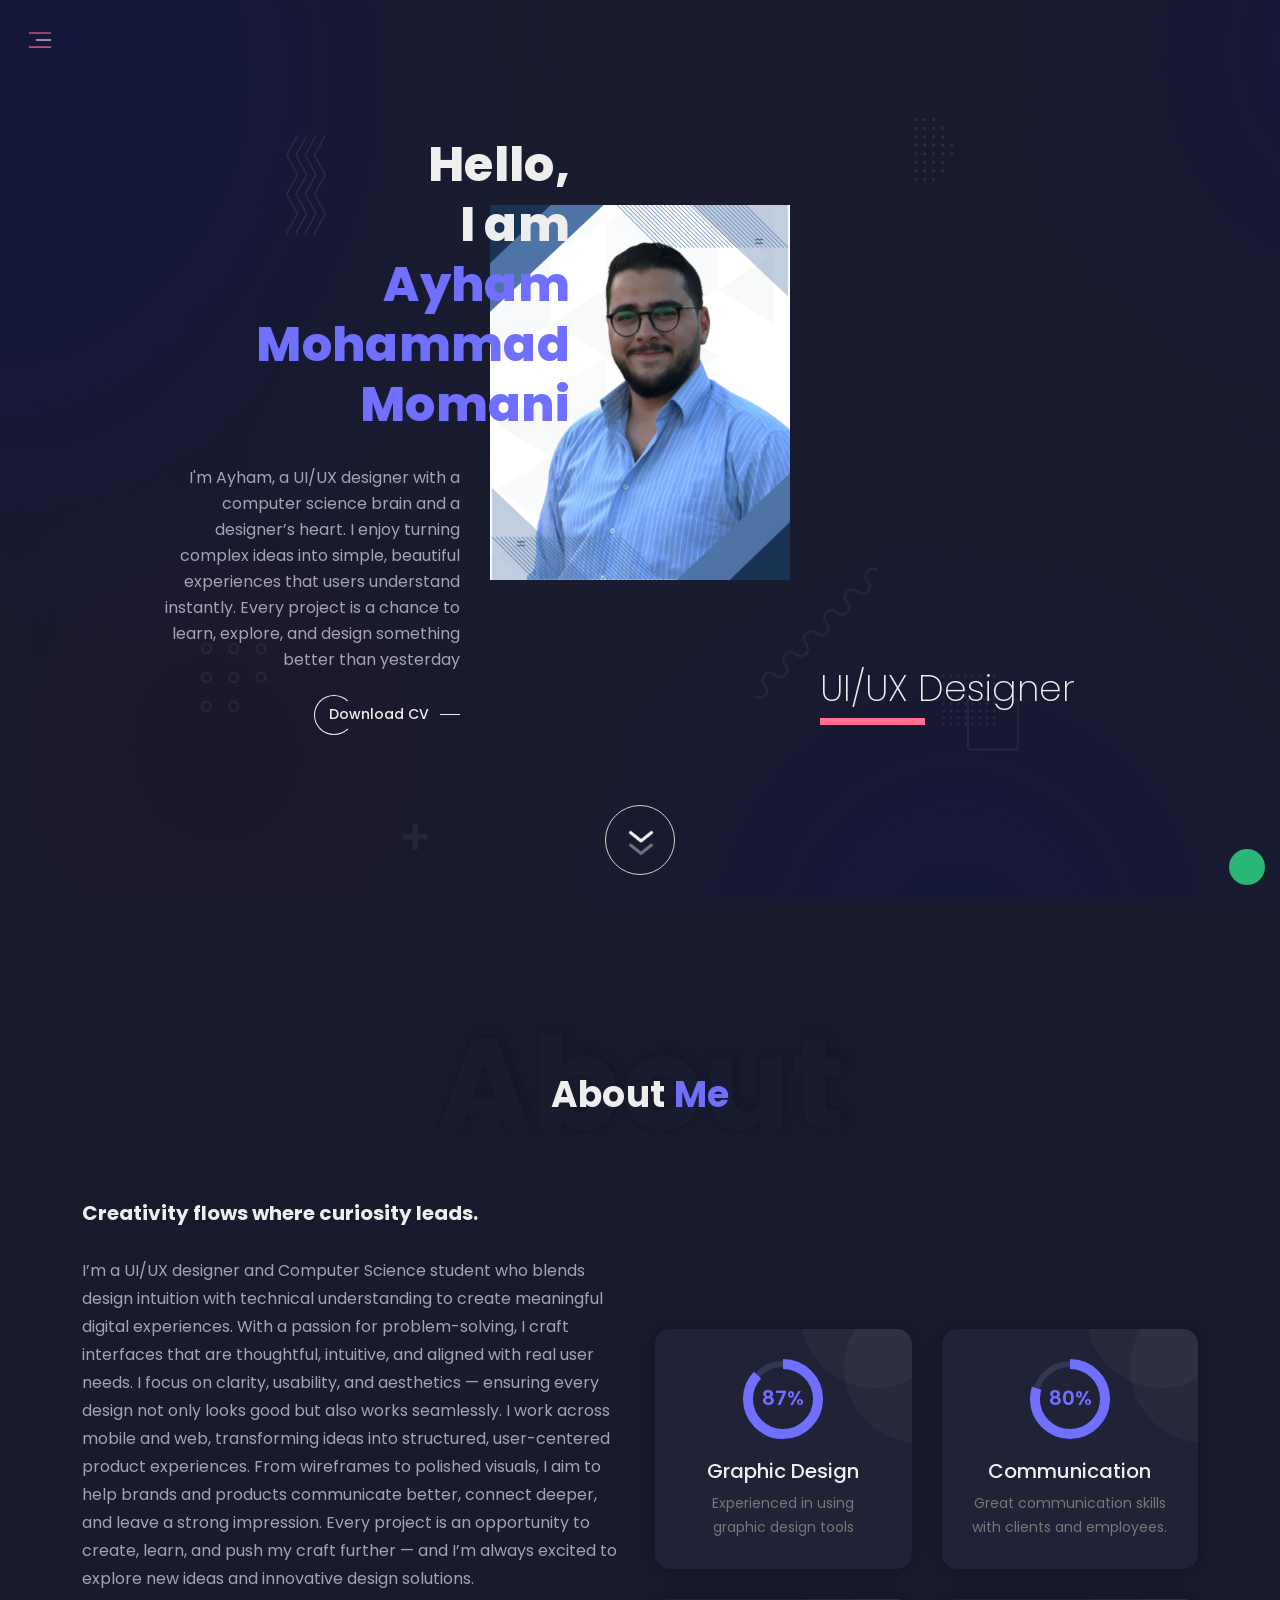
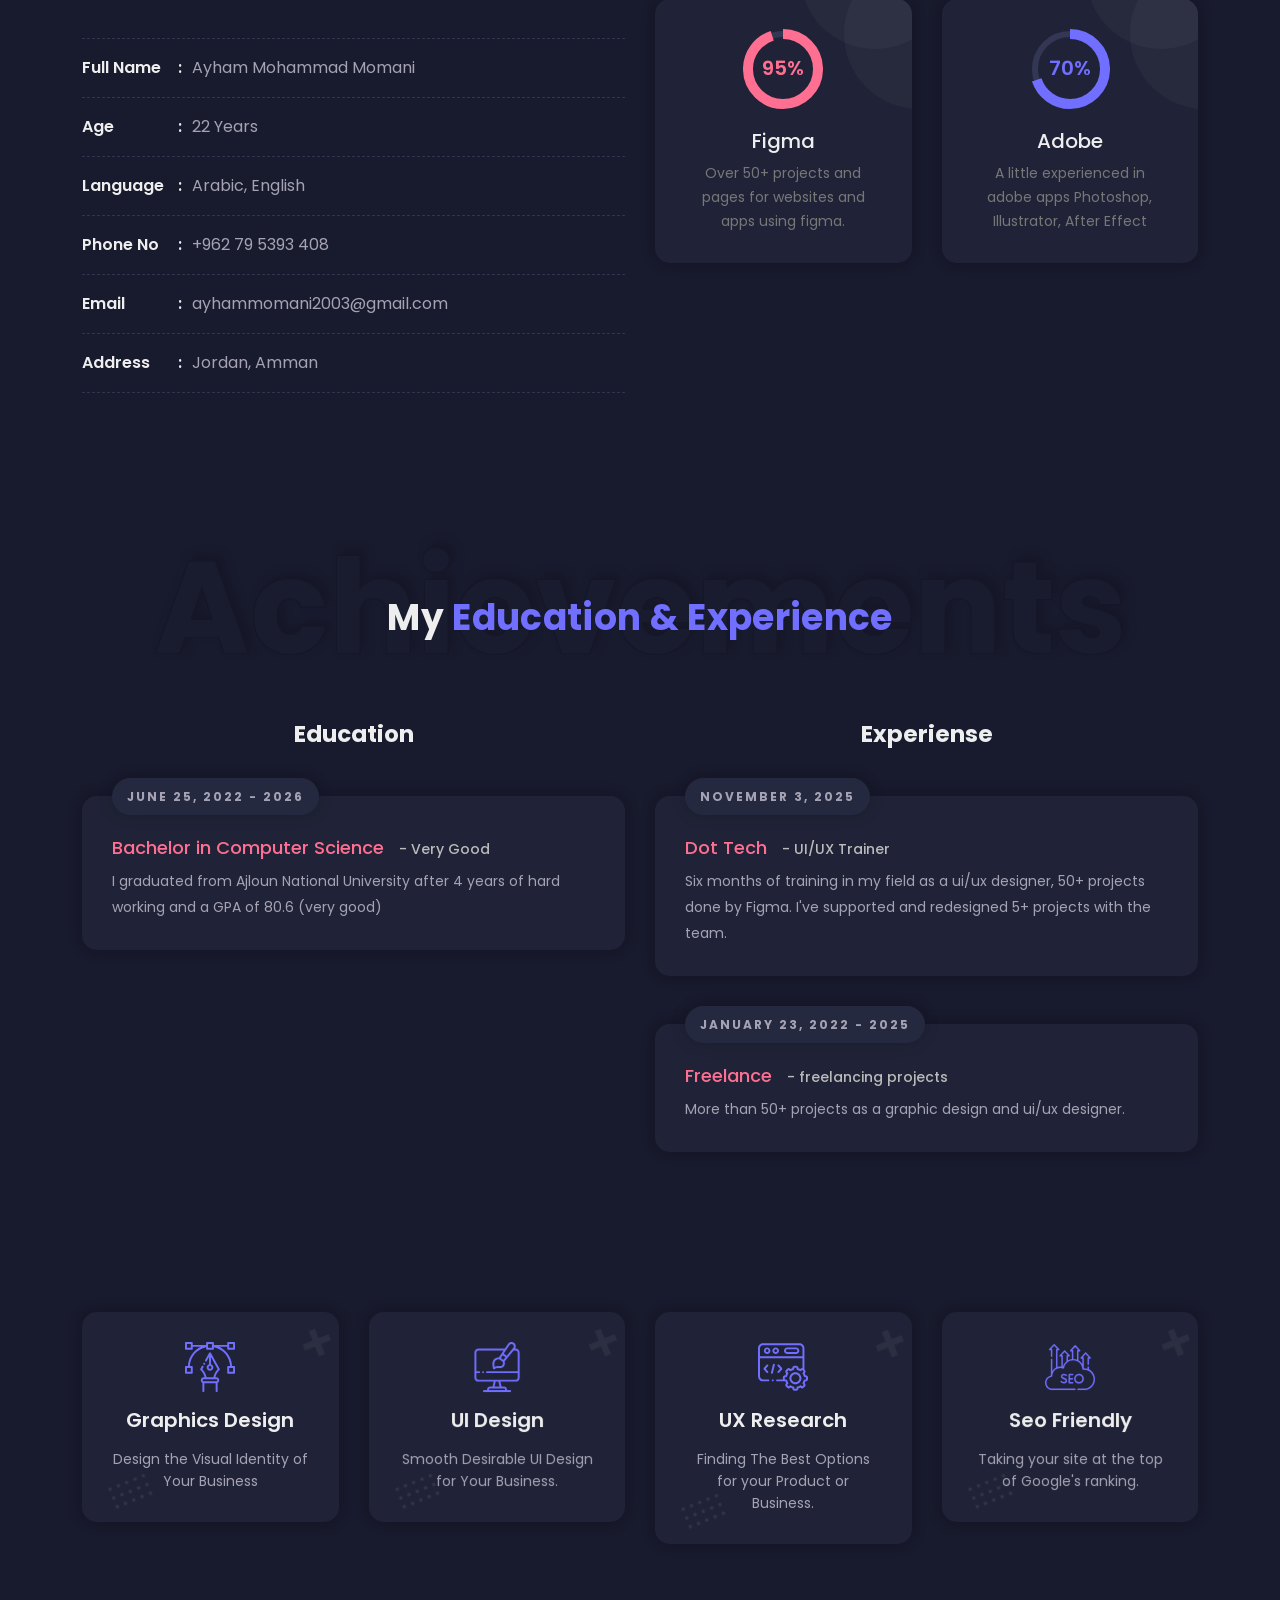
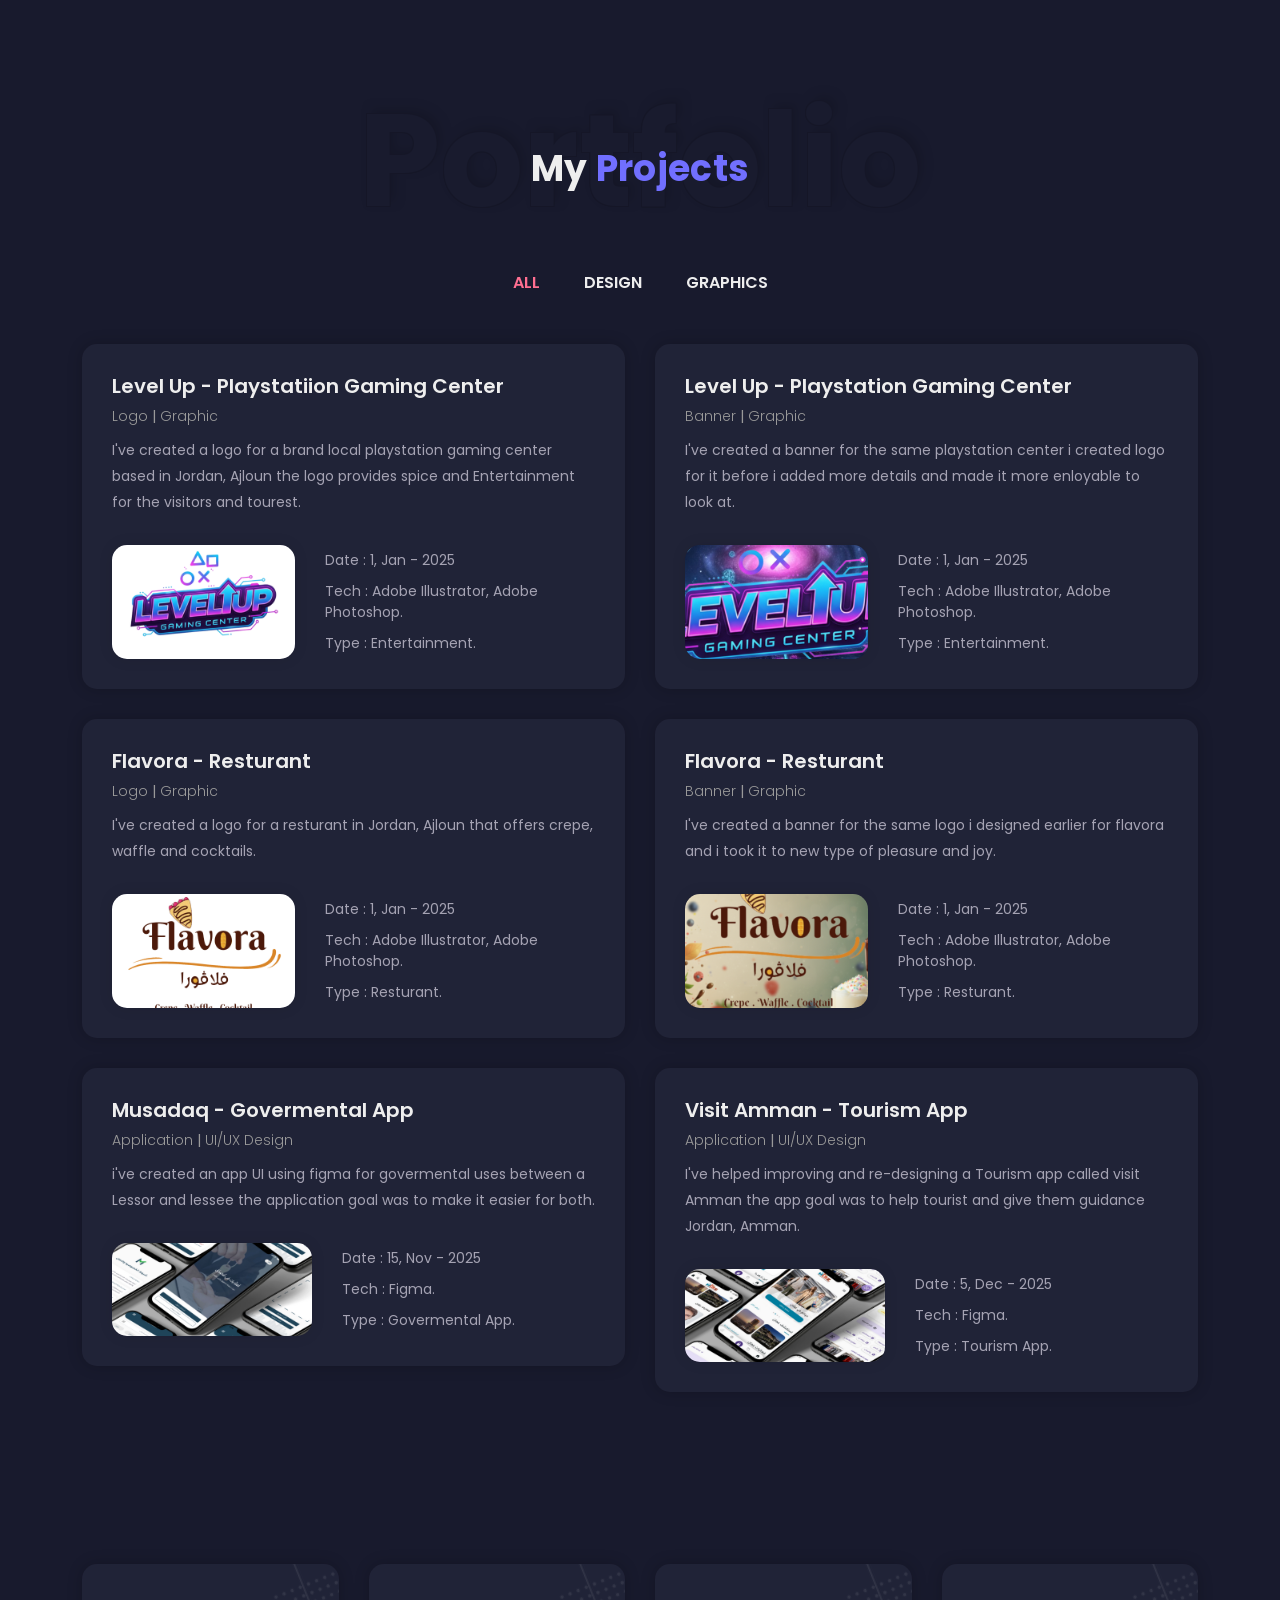
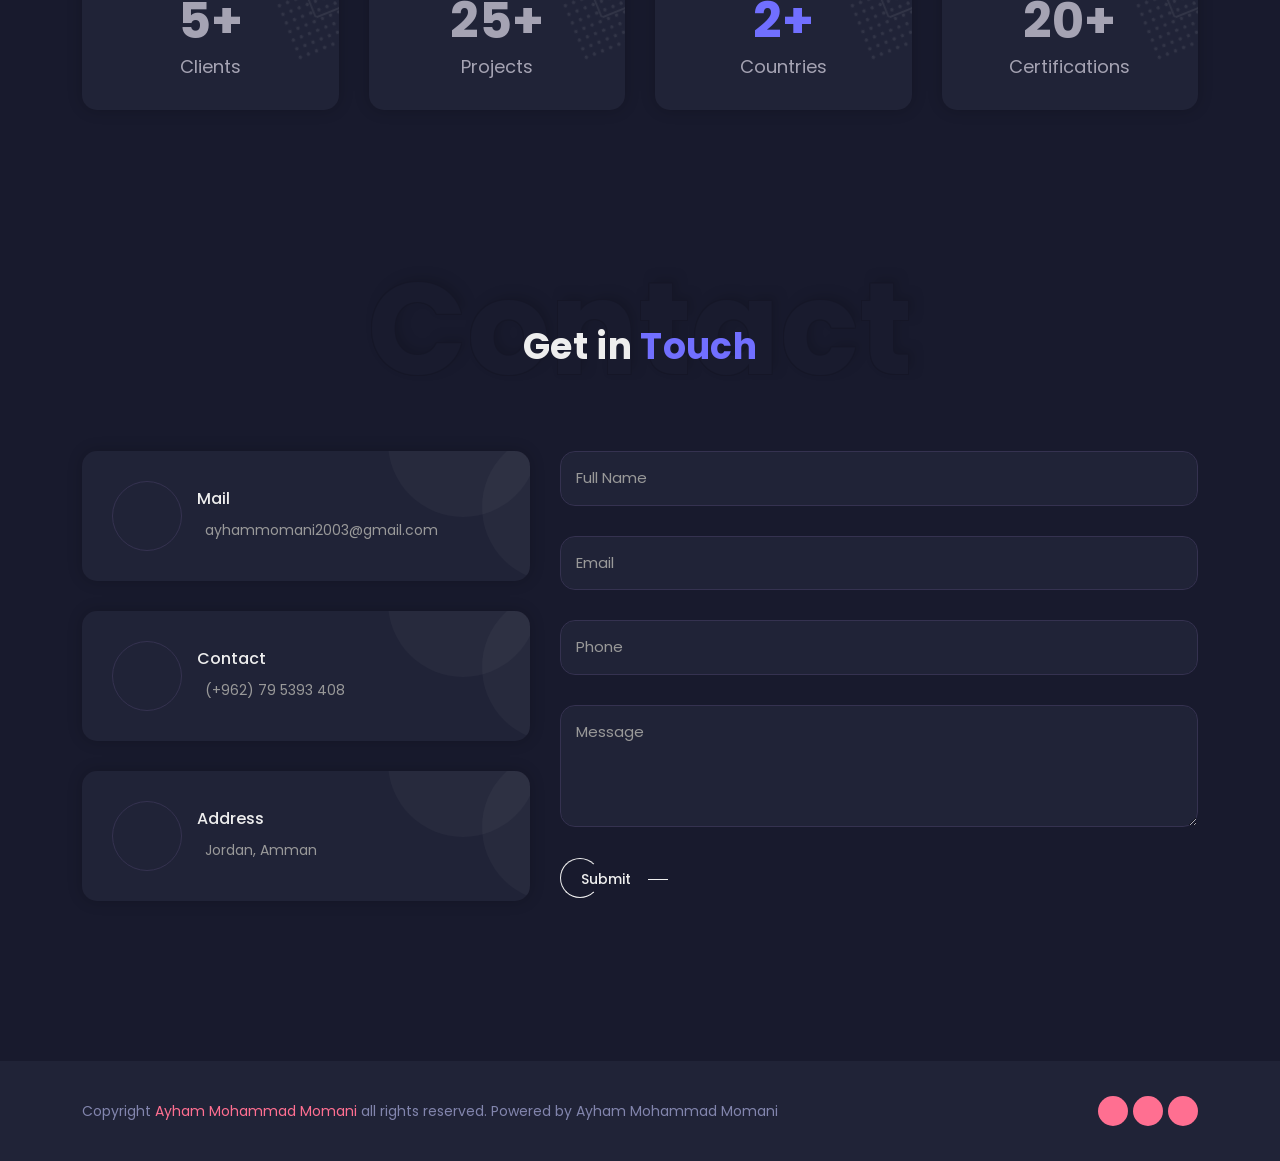
==== index.html @ f1c980c0 "Publish dark changes: 20251213170327" ====
﻿
<!DOCTYPE html>
<html lang="en">

<head>
    <meta charset="UTF-8">
    <meta http-equiv="x-ua-compatible" content="ie=edge">
    <meta name="viewport" content="width=device-width, initial-scale=1.0, minimum-scale=1.0">

    <title> Ayham Mohammad Momani Portfolio</title>
    <meta name="keywords"
        content="personal portfolio, cv, resume, agency, bootstrap, clean, cv, designer, developer, freelancer, modern, one page portfolio, onepage, personal portfolio, responsive, resume, vcard">
    <meta name="description" content="Ayham Mohammad Momani Portfolio">
    <meta name="author" content="Ayham Mohammad Momani">
    <meta name="generator" content="Mobirise v3.12.1, mobirise.com">
    <!-- site Favicon -->
    <link rel="icon" href="assets/img/favicon/Person.png" >
    <link rel="apple-touch-icon" href="assets/img/favicon/Person.png">
    <meta name="msapplication-TileImage" content="assets/img/favicon/Person.png">

    <!-- css Font -->

    <!-- css All Plugins Files -->
    <link rel="stylesheet" href="assets/css/plugins/bootstrap.css">
    <link rel="stylesheet" href="assets/css/plugins/jquery.fancybox.min.css">
    <link rel="stylesheet" href="assets/css/plugins/slick.min.css">

    <!-- Main Style -->
    <link rel="stylesheet" href="assets/css/dark.css">
    <link rel="stylesheet" href="assets/css/responsive.css">

</head>

<body>

    <!-- Loader -->
    <div id="ms-overlay">
        <div class="ms-roller">
            <div></div>
            <div></div>
            <div></div>
            <div></div>
            <div></div>
            <div></div>
            <div></div>
            <div></div>
        </div>
    </div>

    <!-- Header Start -->
<header>
  <nav style="position:relative;">
    <!-- Minimal, self-contained left-fixed toggle so it remains visible and clickable -->
    <a href="javascript:void(0)" class="ms-sidebar-toggle" style="position:fixed; left:18px; top:18px; z-index:9999; width:44px; height:44px; display:flex; align-items:center; justify-content:center; background:transparent; padding:0; border:0;">
      <img src="assets/img/icons/menu.svg" class="svg_img" alt="menu" style="display:block; max-width:28px; max-height:28px;">
    </a>
    <!-- keep other header content (logo etc.) as-is after this nav if present -->
  </nav>
</header>
<!-- Header End -->

<!-- Sidebar Start -->
<div class="ms-sidebar-overlay" aria-hidden="true" style="position:fixed; inset:0; background:rgba(0,0,0,0.55); z-index:1000; display:none;"></div>

<div class="ms-sidebar" style="position:fixed; top:0; left:0 !important; right:auto !important; width:320px; height:100%; transform:translateX(-100%); transition:transform .28s ease; z-index:1100; overflow-y:auto; background:inherit;">
  <div class="menu-list" style="padding:20px; text-align:left; position:relative; z-index:1110;">
    <a href="javascript:void(0)" class="close-sidebar" style="position:absolute; left:12px; top:12px; z-index:1120; font-size:24px; line-height:1;">—</a>
    <ul class="navbar-nav mb-2 ml-auto" id="top-menu" style="margin-left:0; margin-right:auto;">
      <li class="nav-item active"><a class="nav-link ms-nav" aria-current="page" href="#home">Home</a></li>
      <li class="nav-item"><a class="nav-link ms-nav" href="#about">About</a></li>
      <li class="nav-item"><a class="nav-link ms-nav" href="#experience">Experience</a></li>
      <li class="nav-item"><a class="nav-link ms-nav" href="#service">Service</a></li>
      <li class="nav-item"><a class="nav-link ms-nav" href="#portfolio">Portfolio</a></li>
      <li class="nav-item"><a class="nav-link ms-nav" href="#contact">Contacts</a></li>
    </ul>
  </div>
</div>
<!-- Sidebar End -->

<!-- Sidebar helper script (self-contained; placed here so only dark.html is changed) -->
<script>
(function(){
  const toggle = document.querySelector('.ms-sidebar-toggle');
  const sidebar = document.querySelector('.ms-sidebar');
  const overlay = document.querySelector('.ms-sidebar-overlay');
  const closeBtn = sidebar && sidebar.querySelector('.close-sidebar');

  if (!sidebar || !overlay || !toggle) {
    // required elements missing — nothing to do
    return;
  }

  // Enforce left positioning (idempotent)
  sidebar.style.left = '0';
  sidebar.style.right = 'auto';
  sidebar.style.position = 'fixed';
  sidebar.style.transform = 'translateX(-100%)';
  sidebar.style.transition = 'transform .28s ease';
  sidebar.style.zIndex = '1100';
  overlay.style.zIndex = '1000';
  overlay.style.display = 'none';

  function openSidebar() {
    overlay.style.display = 'block';
    // reflow so display takes effect
    void overlay.offsetWidth;
    sidebar.classList.add('open');
    overlay.classList.add('active');
    sidebar.style.transform = 'translateX(0)';
    document.body.style.overflow = 'hidden';
  }

  function closeSidebar() {
    sidebar.classList.remove('open');
    overlay.classList.remove('active');
    sidebar.style.transform = 'translateX(-100%)';
    document.body.style.overflow = '';
    setTimeout(() => {
      if (!overlay.classList.contains('active')) overlay.style.display = 'none';
    }, 320);
  }

  // Use a capturing handler and stopImmediatePropagation to ensure this handler runs first
  function handler(e) {
    e.preventDefault();
    if (e.stopImmediatePropagation) e.stopImmediatePropagation();
    if (sidebar.classList.contains('open')) closeSidebar();
    else openSidebar();
  }

  // Attach our authoritative handler to the toggle
  try { toggle.onclick = null; } catch (err) {}
  toggle.addEventListener('click', handler, true);

  // Overlay and close button close the sidebar
  overlay.addEventListener('click', function(e){ e.preventDefault(); closeSidebar(); }, true);
  if (closeBtn) closeBtn.addEventListener('click', function(e){ e.preventDefault(); closeSidebar(); }, true);

  // Close on Escape
  document.addEventListener('keydown', function(e){
    if (e.key === 'Escape' && sidebar.classList.contains('open')) closeSidebar();
  });
})();
</script>

    <!-- Hero Start -->
    <section id="home" class="ms-hero margin-b-50">
        <div class="ms-diamond-1"></div>
        <div class="ms-diamond-2"></div>
        <div class="ms-diamond-3"></div>
        <div class="ms-diamond-4"></div>
        <div class="ms-diamond-5"></div>
        <div class="ms-diamond-6"></div>
        <div class="container">
            <div class="hero-content">
                <div class="hero-item static">
                    <div class="ms-hero-detail">
                        <h2 class="ms-hero-title title-right-overflow"><span>Hello, <br> I am<br> <span
                                    class="name">&nbsp; Ayham Mohammad Momani</span></span>
                        </h2>
                        <p class="ms-hero-detail">I'm Ayham, a UI/UX designer with a computer science brain and a designer&#8217;s heart.
                             I enjoy turning complex ideas into simple, beautiful experiences that users understand instantly.
                              Every project is a chance to learn, explore, and design something better than yesterday</p>
                              
                        <a href="/assets/files/CV.pdf"
   download="Ayham_Mohammad_CV.pdf"
   class="ms-learn-more-right"
   role="button"
   aria-label="Download CV">
  <span class="text">Download CV</span>
</a>
                    </div>
                    <div class="ms-hero-img">
                        <div class="ms-card" data-tilt>
                            <img src="assets/img/hero/1.png" alt="vasantbhai">
                        </div>
                    </div>
                    <div class="ms-hero-name">
                        <h3><span>UI/UX Designer</span></h3>
                    </div>
                </div>
                <div class="art"></div>
            </div>
        </div>
        <div class="scroll-next" data-scroll="about">
            <div class="ms-container">
                <span class="menu">
                    <span class="text"></span>
                    <span class="circle"></span>
                </span>
                
            </div>
        </div>
    </section>
    <!-- Hero End -->

    <!-- About section -->
    <section id="about" class="ms-about padding-tb-80 sec-bg">
        <div class="container">
            <div class="row">
                <div class="section-title">
                    <h2>About<span> Me</span></h2>
                    <span class="ligh-title">About</span>
                </div>
                <div class="col-lg-6">
                    <div class="ms-about-detail m-b-991">
                        <h4>Creativity flows where curiosity leads.</h4>
                        <p class="ms-text">I&#8217;m a UI/UX designer and Computer Science student who blends design intuition with technical understanding to create meaningful digital experiences.

With a passion for problem-solving, I craft interfaces that are thoughtful, intuitive, and aligned with real user needs. I focus on clarity, usability, and aesthetics &#8212; ensuring every design not only looks good but also works seamlessly.

I work across mobile and web, transforming ideas into structured, user-centered product experiences. From wireframes to polished visuals, I aim to help brands and products communicate better, connect deeper, and leave a strong impression.

Every project is an opportunity to create, learn, and push my craft further &#8212; and I&#8217;m always excited to explore new ideas and innovative design solutions.</p>
                       
                        <div class="ms-about-info">
                            <ul class="m-r-30">
                                <li><span class="title">Full Name<b>:</b></span>Ayham Mohammad Momani</li>
                                <li><span class="title">Age<b>:</b></span>22 Years</li>
                                <li><span class="title">Language<b>:</b></span>Arabic, English</li>
                                <li><span class="title">Phone No<b>:</b></span>+962 79 5393 408</li>
                                <li><span class="title">Email<b>:</b></span>ayhammomani2003@gmail.com</li>
                                <li><span class="title">Address<b>:</b></span><span>Jordan, Amman</span></li>
                            </ul>
                        </div>
                    </div>
                </div>
                <div class="col-lg-6">
                    <div class="ms-skill-progress">
                        <div class="row m-b-minus-30px">
                            <div class="col-md-6">
                                <div class="ms-box">
                                    <svg class="progress noselect" data-progress="87" x="0px" y="0px"
                                        viewBox="0 0 80 80">
                                        <path class="track" d="M5,40a35,35 0 1,0 70,0a35,35 0 1,0 -70,0" />
                                        <path class="fill" d="M5,40a35,35 0 1,0 70,0a35,35 0 1,0 -70,0" />
                                        <text class="value" x="50%" y="58%">0%</text>
                                    </svg>
                                    <h3>Graphic Design</h3>
                                    <p>Experienced in using graphic design tools</p>
                                </div>
                            </div>
                            <div class="col-md-6">
                                <div class="ms-box">
                                    <svg class="progress noselect" data-progress="80" x="0px" y="0px"
                                        viewBox="0 0 80 80">
                                        <path class="track" d="M5,40a35,35 0 1,0 70,0a35,35 0 1,0 -70,0" />
                                        <path class="fill" d="M5,40a35,35 0 1,0 70,0a35,35 0 1,0 -70,0" />
                                        <text class="value" x="50%" y="58%">0%</text>
                                    </svg>
                                    <h3>Communication</h3>
                                    <p>Great communication skills with clients and employees.</p>
                                </div>
                            </div>
                            <div class="col-md-6">
                                <div class="ms-box">
                                    <svg class="progress active noselect" data-progress="95" x="0px" y="0px"
                                        viewBox="0 0 80 80">
                                        <path class="track" d="M5,40a35,35 0 1,0 70,0a35,35 0 1,0 -70,0" />
                                        <path class="fill" d="M5,40a35,35 0 1,0 70,0a35,35 0 1,0 -70,0" />
                                        <text class="value" x="50%" y="58%">0%</text>
                                    </svg>
                                    <h3>Figma</h3>
                                    <p>Over 50+ projects and pages for websites and apps using figma.</p>
                                </div>
                            </div>
                            <div class="col-md-6">
                                <div class="ms-box">
                                    <svg class="progress noselect" data-progress="70" x="0px" y="0px"
                                        viewBox="0 0 80 80">
                                        <path class="track" d="M5,40a35,35 0 1,0 70,0a35,35 0 1,0 -70,0" />
                                        <path class="fill" d="M5,40a35,35 0 1,0 70,0a35,35 0 1,0 -70,0" />
                                        <text class="value" x="50%" y="58%">0%</text>
                                    </svg>
                                    <h3>Adobe</h3>
                                    <p>A little experienced in adobe apps Photoshop, Illustrator, After Effect</p>
                                </div>
                            </div>
                        </div>
                    </div>
                </div>
            </div>
        </div>
    </section>
    <!-- About section End -->

    <!-- Start Experience & Education section -->
    <section id="experience" class="ms-experience padding-tb-80">
        <div class="container">
            <div class="row">
                <div class="section-title">
                    <h2>My <span>Education & Experience </span></h2>
                    <span class="ligh-title">Achievements</span>
                </div>
                <div class="col-lg-6 col-md-12 col-sm-12">
                    <div class="education ms-ex-box m-b-991">
                        <h4>Education</h4>
                        <ul class="timeline">
                            <li class="timeline-item" data-aos="fade-up" data-aos-duration="2000" data-aos-delay="400">
                                <div class="timeline-info">
                                    <span>June 25, 2022 - 2026</span>
                                </div>
                                <div class="timeline-content">
                                    <h5 class="timeline-title">Bachelor in Computer Science<span class="sub">- Very Good
                                            </span></h5>
                                    <p>I graduated from Ajloun National University after 4 years of hard working and a GPA of 80.6 (very good)</p>
                                </div>
                            </li>
                            
                           
                        </ul>

                    </div>
                </div>
                <div class="col-lg-6 col-md-12 col-sm-12">
                    <div class="experiense ms-ex-box">
                        <h4>Experiense</h4>
                        <ul class="timeline">
                            <li class="timeline-item">
                                <div class="timeline-info">
                                    <span>November 3, 2025</span>
                                </div>
                                <div class="timeline-content">
                                    <h5 class="timeline-title">Dot Tech<span class="sub">- UI/UX Trainer</span></h5>
                                    <p>Six months of training in my field as a ui/ux designer, 50+ projects done by Figma.
                                        I've supported and redesigned 5+ projects with the team.
                                    </p>
                                </div>
                            </li>
                            <li class="timeline-item">
                                <div class="timeline-info">
                                    <span>January 23, 2022 - 2025</span>
                                </div>
                                <div class="timeline-content">
                                    <h5 class="timeline-title">Freelance<span class="sub">- freelancing projects</span>
                                    </h5>
                                    <p>More than 50+ projects as a graphic design and ui/ux designer.</p>
                                </div>
                            </li>
                            
                        </ul>
                    </div>
                </div>
            </div>

        </div>
    </section>
    <!-- End Experience & Education Section -->

    <!-- Start service section -->
    <section id="service" class="ms-service padding-tb-80 sec-bg">
        <div class="container">
            <div class="section-title d-none">
                <h2>My<span> service</span></h2>
                <span class="ligh-title">service</span>
            </div>
            <div class="row service-box m-tb-minus-15px">
                <div class="col-lg-3 col-md-6 col-xs-12">
                    <div class="flipper">
                        <div class="main-box">
                            <div class="box-front height-300 white-bg">
                                <div class="content-wrap">
                                    <div class="icon">
                                        <img class="icofont icofont-headphone-alt font-40px dark-color svg_img"
                                            src="assets/img/service/1.svg" alt="Graphics Design">
                                    </div>
                                    <h3>Graphics Design</h3>
                                    <p>Design the Visual Identity of Your Business</p>
                                </div>
                            </div>
                            <div class="box-back height-300 gradient-bg">
                                <div class="content-wrap">
                                    <h3>Graphics Design</h3>
                                    <p>Communicates ideas visually through typography, color, layout and imagery to make messages clear, memorable, and on'brand.</p>
                                    
                                </div>
                            </div>
                        </div>
                    </div>
                </div>
                <div class="col-lg-3 col-md-6 col-xs-12">
                    <div class="flipper">
                        <div class="main-box">
                            <div class="box-front height-300 white-bg">
                                <div class="content-wrap">
                                    <div class="icon">
                                        <img class="icofont icofont-headphone-alt font-40px dark-color svg_img"
                                            src="assets/img/service/2.svg" alt="web design">
                                    </div>
                                    <h3>UI Design</h3>
                                    <p>Smooth Desirable UI Design for Your Business.</p>
                                </div>
                            </div>
                            <div class="box-back height-300 gradient-bg">
                                <div class="content-wrap">
                                    <h3>UI Design</h3>
                                    <p>shapes the visual and interactive elements of a product buttons, layouts, typography, and color so users can complete tasks quickly, consistently, and pleasantly.</p>
                                    
                                </div>
                            </div>
                        </div>
                    </div>
                </div>
                <div class="col-lg-3 col-md-6 col-xs-12">
                    <div class="flipper">
                        <div class="main-box">
                            <div class="box-front height-300 white-bg">
                                <div class="content-wrap">
                                    <div class="icon">
                                        <img class="icofont icofont-headphone-alt font-40px dark-color svg_img"
                                            src="assets/img/service/3.svg" alt="development">
                                    </div>
                                    <h3>UX Research</h3>
                                    <p>Finding The Best Options for your Product or Business.</p>
                                </div>
                            </div>
                            <div class="box-back height-300 gradient-bg">
                                <div class="content-wrap">
                                    <h3>UX Research</h3>
                                    <p>Uncovers real users needs, behaviors and pain points using interviews, testing and data.</p>
                                     
                                </div>
                            </div>
                        </div>
                    </div>
                </div>
                <div class="col-lg-3 col-md-6 col-xs-12">
                    <div class="flipper">
                        <div class="main-box">
                            <div class="box-front height-300 white-bg">
                                <div class="content-wrap">
                                    <div class="icon">
                                        <img class="icofont icofont-headphone-alt font-40px dark-color svg_img"
                                            src="assets/img/service/4.svg" alt="seo friendly">
                                    </div>
                                    <h3>Seo Friendly</h3>
                                    <p>Taking your site at the top of Google's ranking.</p>
                                </div>
                            </div>
                            <div class="box-back height-300 gradient-bg">
                                <div class="content-wrap">
                                    <h3>Seo Friendly</h3>
                                    <p>designed and built so search engines can easily find, understand, and rank it resulting in more organic traffic and better visibility.</p>
                                    
                                </div>
                            </div>
                        </div>
                    </div>
                </div>
            </div>
        </div>
    </section>
    <!-- End service section -->

    <!-- Start Portfolio Section -->
    <section id="portfolio" class="ms-portfolio padding-tb-80">
        <div class="container">
            <div class="section-title">
                <h2>My <span>Projects</span></h2>
                <span class="ligh-title">Portfolio</span>
            </div>
            <div class="row m-b-minus-24px">
                <div class="portfolio-content">
                    <div>
                        <div class="row">
                            <div class="col-sm-12">
                                <div class="portfolio-tabs">
                                    <ul>
                                        <li class="filter" data-filter="all">ALL</li>
                                        <li class="filter" data-filter=".design">DESIGN</li>
                                
                                        <li class="filter" data-filter=".graphics">GRAPHICS</li>
                                        
                                    </ul>
                                </div>
                            </div>
                            <div class="col-md-12 col-sm-12">
                                <div class="portfolio-content-items">
                                    <div class="row m-b-minus-30px">
                                        <div class="col-lg-6 mix graphics templates">
                                            <div class="ms-project-box">
                                                <h3>Level Up - Playstatiion Gaming Center</h3>
                                                <div class="links">
                                                    <a href="">Logo</a> |
                                                    <a href="">Graphic</a>
                                                </div>
                                                <p>I've created a logo for a brand local playstation gaming center based in Jordan, Ajloun the logo provides
                                                    spice and Entertainment for the visitors and tourest.
                                                    
                                                </p>
                                                <div class="ms-info">
                                                    <div class="portfolio-img">
                                                        <a class="" data-fancybox="gallery"
                                                            href="assets/img/portfolio/1.png"
                                                            style="background-image: url(assets/img/portfolio/11.png)">
                                                            <span class="overlay">+</span>
                                                        </a>
                                                    </div>
                                                    <div class="ms-detail">
                                                        <ul>
                                                            <li>Date : 1, Jan - 2025</li>
                                                           
                                                            <li>Tech : Adobe Illustrator, Adobe Photoshop.</li>
                                                            <li>Type : Entertainment.</li>
                                                            
                                                        </ul>

                                                    </div>
                                                </div>
                                            </div>
                                        </div>
                                        <div class="col-lg-6 mix design">
                                            <div class="ms-project-box">
                                                <h3>Level Up - Playstation Gaming Center</h3>
                                                <div class="links">
                                                    <a href="">Banner</a> |
                                                    <a href="">Graphic</a>
                                                </div>
                                                <p>I've created a banner for the same playstation center i created logo for it before 
                                                    i added more details and made it more enloyable to look at.
                                                   
                                                </p>
                                                <div class="ms-info">
                                                    <div class="portfolio-img">
                                                        <a class="" data-fancybox="gallery"
                                                            href="assets/img/portfolio/2.png"
                                                            style="background-image: url(assets/img/portfolio/22.png)">
                                                            <span class="overlay">+</span>
                                                        </a>
                                                    </div>
                                                    <div class="ms-detail">
                                                        <ul>
                                                             <li>Date : 1, Jan - 2025</li>
                                                           
                                                            <li>Tech : Adobe Illustrator, Adobe Photoshop.</li>
                                                            <li>Type : Entertainment.</li>
                                                        </ul>

                                                    </div>
                                                </div>
                                            </div>
                                        </div>
                                        
                                        <div class="col-lg-6 mix design">
                                            <div class="ms-project-box">
                                                <h3>Flavora - Resturant</h3>
                                                <div class="links">
                                                   <a href="">Logo</a> |
                                                    <a href="">Graphic</a>
                                                </div>
                                                <p>I've created a logo for a resturant in Jordan, Ajloun
                                                     that offers crepe, waffle and cocktails.
                                                   
                                                </p>
                                                <div class="ms-info">
                                                    <div class="portfolio-img">
                                                        <a class="" data-fancybox="gallery"
                                                            href="assets/img/portfolio/3.png"
                                                            style="background-image: url(assets/img/portfolio/33.png)">
                                                            <span class="overlay">+</span>
                                                        </a>
                                                    </div>
                                                    <div class="ms-detail">
                                                        <ul>
                                                            <li>Date : 1, Jan - 2025</li>
                                                           
                                                            <li>Tech : Adobe Illustrator, Adobe Photoshop.</li>
                                                            <li>Type : Resturant.</li>
                                                        </ul>

                                                    </div>
                                                </div>
                                            </div>
                                        </div>
                                        <div class="col-lg-6 mix development">
                                            <div class="ms-project-box">
                                                <h3>Flavora - Resturant</h3>
                                                <div class="links">
                                                   <a href="">Banner</a> |
                                                    <a href="">Graphic</a>
                                                </div>
                                                <p>I've created a banner for the same logo i designed
                                                     earlier for flavora and i took it to new type of pleasure and joy.
                                                    
                                                </p>
                                                <div class="ms-info">
                                                    <div class="portfolio-img">
                                                        <a class="" data-fancybox="gallery"
                                                            href="assets/img/portfolio/4.png"
                                                            style="background-image: url(assets/img/portfolio/44.png)">
                                                            <span class="overlay">+</span>
                                                        </a>
                                                    </div>
                                                    <div class="ms-detail">
                                                        <ul>
                                                            <li>Date : 1, Jan - 2025</li>
                                                           
                                                            <li>Tech : Adobe Illustrator, Adobe Photoshop.</li>
                                                            <li>Type : Resturant.</li>
                                                        </ul>

                                                    </div>
                                                    
                                                </div>
                                            </div>
                                        </div>
                                        <div class="col-lg-6 mix design">
                                            <div class="ms-project-box">
                                                <h3>Musadaq - Govermental App</h3>
                                                <div class="links">
                                                    <a href="">Application</a> |
                                                    <a href="">UI/UX Design</a>
                                                </div>
                                                <p>i've created an app UI using figma for govermental uses between a Lessor and lessee 
                                                    the application goal was to make it easier for both.
                                                   
                                                </p>
                                                <div class="ms-info">
                                                    <div class="portfolio-img">
                                                        <a class="" data-fancybox="gallery"
                                                            href="assets/img/portfolio/5.png"
                                                            style="background-image: url(assets/img/portfolio/55.png)">
                                                            <span class="overlay">+</span>
                                                        </a>
                                                    </div>
                                                    <div class="ms-detail">
                                                        <ul>
                                                             <li>Date : 15, Nov - 2025</li>
                                                           
                                                            <li>Tech : Figma.</li>
                                                            <li>Type : Govermental App.</li>
                                                        </ul>

                                                    </div>
                                                </div>
                                            </div>
                                        </div>
                                        <div class="col-lg-6 mix design">
                                            <div class="ms-project-box">
                                                <h3>Visit Amman - Tourism App</h3>
                                                <div class="links">
                                                    <a href="">Application</a> |
                                                    <a href="">UI/UX Design</a>
                                                </div>
                                                <p>I've helped improving and re-designing a Tourism app called visit Amman 
                                                    the app goal was to help tourist and give them guidance Jordan, Amman.
                                                   
                                                </p>
                                                <div class="ms-info">
                                                    <div class="portfolio-img">
                                                        <a class="" data-fancybox="gallery"
                                                            href="assets/img/portfolio/6.png"
                                                            style="background-image: url(assets/img/portfolio/66.png)">
                                                            <span class="overlay">+</span>
                                                        </a>
                                                    </div>
                                                    <div class="ms-detail">
                                                        <ul>
                                                             <li>Date : 5, Dec - 2025</li>
                                                           
                                                            <li>Tech : Figma.</li>
                                                            <li>Type : Tourism App.</li>
                                                        </ul>

                                                    </div>
                                                </div>
                                            </div>
                                        </div>
                                        
                                        
                                        
                                       
                                                </div>
                                            </div>
                                        </div>
                                       
                                                </div>
                                            </div>
                                        </div>
                                    </div>
                                </div>
                            </div>
                        </div>
                    </div>
                </div>
            </div>
        </div>
    </section>
    <!-- End Portfolio Section -->

    <!-- Start Counter Section -->
    <section id="counters" class="ms-counter padding-tb-80 sec-bg">
        <div class="container">
            <div class="section-title d-none">
                <h2>My <span>Achievements</span></h2>
                <span class="ligh-title">Achievements</span>
            </div>
            <div class="row achive m-tb-minus-12px" id="counter">
                <div class="col-lg-3 col-md-6">
                    <div class="count-block" data-tilt>
                        <h3><span class="counter counter-value" data-count="5">5</span>+</h3>
                        <p>Clients</p>
                    </div>
                </div>
                <div class="col-lg-3 col-md-6">
                    <div class="count-block" data-tilt>
                        <h3><span class="counter counter-value" data-count="25">25</span>+</h3>
                        <p>Projects</p>
                    </div>
                </div>
                <div class="col-lg-3 col-md-6">
                    <div class="count-block" data-tilt>
                        <h3 class="active-num"><span class="counter counter-value" data-count="2">2</span>+</h3>
                        <p>Countries</p>
                    </div>
                </div>
                <div class="col-lg-3 col-md-6">
                    <div class="count-block" data-tilt>
                        <h3><span class="counter counter-value" data-count="20">20</span>+</h3>
                        <p>Certifications</p>
                    </div>
                </div>
            </div>
        </div>
    </section>
    <!-- End Counter Section -->


    <!-- Start Contact Section -->
    <section id="contact" class="ms-contact padding-tb-80 sec-bg">
        <div class="container d-block">
            <div class="section-title">
                <h2>Get in <span>Touch</span></h2>
                <span class="ligh-title">Contact</span>
            </div>
            <div class="row m-b-minus-30px">
                <div class="col-lg-5 col-md-12 m-b-991-20">
                    <div class="ms-box">
                        <div class="detail">
                            <div class="icon"><i class="fa fa-envelope" aria-hidden="true"></i></div>
                            <div class="info">
                                <h3 class="title">Mail</h3>
                                <p>
                                    <i class="fa fa-envelope" aria-hidden="true"></i> &nbsp; ayhammomani2003@gmail.com
                                </p>
                                <p>
                                    
                                </p>
                            </div>
                        </div>
                        <div class="space"></div>
                    </div>
                    <div class="ms-box">
                        <div class="detail">
                            <div class="icon"><i class="fa fa-mobile" aria-hidden="true"></i></div>
                            <div class="info">
                                <h3 class="title">Contact</h3>
                                <p>
                                    <i class="fa fa-mobile" aria-hidden="true"></i> &nbsp; (+962) 79 5393 408
                                </p>
                                <p>
                                    
                                </p>
                            </div>
                        </div>
                        <div class="space"></div>
                    </div>
                    <div class="ms-box">
                        <div class="detail">
                            <div class="icon"><i class="fa fa-map-marker" aria-hidden="true"></i></div>
                            <div class="info">
                                <h3 class="title">Address</h3>
                                <p>
                                    <i class="fa fa-map-marker" aria-hidden="true"></i> &nbsp; Jordan, Amman
                                </p>
                            </div>
                        </div>
                        <div class="space"></div>
                    </div>
                    <!-- /Boxes de Acoes -->
                </div>
                <div class="col-lg-7 col-md-12">
                    <form>
                        <div class="form-group">
                            <input type="text" class="form-control" id="fname" placeholder="Full Name">
                        </div>
                        <div class="form-group">
                            <input type="email" class="form-control" id="umail" placeholder="Email">
                        </div>
                        <div class="form-group">
                            <input type="text" class="form-control" id="phone" placeholder="Phone">
                        </div>
                        <div class="form-group">
                            <textarea class="form-control" id="exampleFormControlTextarea1" rows="4"
                                placeholder="Message"></textarea>
                        </div>
                        <button type="submit" class="ms-learn-more-right"><span class="text">Submit</span></button>
                    </form>
                </div>
            </div>
        </div>
    </section>
    <!-- End Contact Section -->

    
    <!-- Start Footer -->
    <footer class="margin-t-80">
        <div class="container">
            <div class="ms-footer-detail">
                <div class="ms-copy">
                    Copyright  <a class="site-name" ">Ayham Mohammad Momani</a> all rights reserved. Powered by
                    Ayham Mohammad Momani
                </div>
                <div class="ms-social">
                    <ul>
                        <li><a href="https://www.facebook.com/ayham.mmomani" target="_blank"><i class="fa fa-facebook"
                                    aria-hidden="true"></i></a></li>
                        <li><a href="https://www.instagram.com/a.m.momani/" target="_blank"><i class="fa fa-instagram"
                                    aria-hidden="true"></i></a></li>
                       
                        <li><a href="https://www.linkedin.com/in/ayham-mohammad-momani-b2a00333b/" target="_blank"><i class="fa fa-linkedin"
                                    aria-hidden="true"></i></a></li>
                    </ul>
                </div>
            </div>
        </div>
    </footer>
    <!-- End Footer -->

    <!-- Whatsapp -->
    <div class="ms-style ms-right-bottom">
        <!-- Start Floating Panel Container -->
        <div class="ms-panel">
            <!-- Panel Header -->
            <div class="ms-header">
                <strong>Need Help?</strong>
                <p>Chat with Me on WhatsApp</p>
            </div>
            <!-- Panel Content -->
            <div class="ms-body">
                <ul>
                    <!-- Start Single Contact List -->
                   
                    <!-- Start Single Contact List -->
                    <li>
                        <a class="ms-list" data-number="962795393408"
                            data-message="Hi Ayham">
                            <div class="d-flex bd-highlight">
                                <!-- Profile Picture -->
                                <div class="ms-img-cont">
                                    <img src="assets/img/chat/profile_01.jpg" class="ms-user-img" alt="Profile image">
                                    <span class="ms-status-icon ms-online"></span>
                                </div>
                                <!-- Display Name & Last Seen -->
                                <div class="ms-user-info">
                                    <span>Ayham Mohammad</span>
                                    <p>Ayham is online</p>
                                </div>
                            </div>
                        </a>
                    </li>
                    <!--/ End Single Contact List -->

                </ul>
            </div>
        </div>
        <!--/ End Floating Panel Container -->
        <!-- Start Right Floating Button-->
        <div class="ms-right-bottom">
            <div class="ms-box">
                <div class="ms-button rotateBackward">
                    <i class="fa fa-whatsapp"></i>
                </div>
            </div>
        </div>
        <!--/ End Right Floating Button-->
    </div>
    <!-- Whatsapp end -->

    <!-- Back to top -->
    <div class="progress-wrap">
        <i class="fa fa-arrow-up" aria-hidden="true"></i>
        <svg class="progress-circle svg-content" width="100%" height="100%" viewBox="-1 -1 102 102">
            <path d="M50,1 a49,49 0 0,1 0,98 a49,49 0 0,1 0,-98" />
        </svg>
    </div>
    <!-- Back to top -->

    <!-- Vendor JS -->
    <script src="assets/js/vendor/jquery-3.1.1.min.js"></script>
    <script src="assets/js/vendor/bootstrap.bundle.min.js"></script>
    <script src="assets/js/vendor/tilt.jquery.js"></script>
    <script src="assets/js/vendor/mixitup.min.js"></script>
    <script src="assets/js/vendor/jquery.fancybox.min.js"></script>
    <script src="assets/js/vendor/slick.min.js"></script>
    <script src="assets/js/vendor/fontawesome.js"></script>

    <!-- Scroll button animation for mouse hover Js -->
    <script src="assets/js/vendor/tweenmax.min.js"></script>

    <!-- Site Main Js -->
    <script src="assets/js/script.js"></script>
    <script>
(function(){
  const form = document.querySelector('section#contact form');
  if (!form) return;
  form.addEventListener('submit', function(e){
    e.preventDefault();

    const name = (document.getElementById('fname') || {value:''}).value.trim();
    const email = (document.getElementById('umail') || {value:''}).value.trim();
    const phone = (document.getElementById('phone') || {value:''}).value.trim();
    const message = (document.getElementById('exampleFormControlTextarea1') || {value:''}).value.trim();

    const to = 'ayhammomani2003@gmail.com';
    const subject = 'Website contact from ' + (name || email || 'website visitor');

    // Build body lines and URL-encode
    const lines = [];
    if (name) lines.push('Name: ' + name);
    if (email) lines.push('Email: ' + email);
    if (phone) lines.push('Phone: ' + phone);
    if (message) {
      lines.push('');
      lines.push('Message:');
      lines.push(message);
    }
    const body = encodeURIComponent(lines.join('\r\n') || '');

    // Mailto fallback
    const mailto = `mailto:${encodeURIComponent(to)}?subject=${encodeURIComponent(subject)}&body=${body}`;

    // Preferred: open Gmail compose in new tab (works for most visitors who use Gmail)
    const gmail = `https://mail.google.com/mail/?view=cm&fs=1&to=${encodeURIComponent(to)}&su=${encodeURIComponent(subject)}&body=${body}`;

    // Try to open Gmail compose in a new tab. If popup is blocked, fallback to mailto (which may fail if no app).
    const win = window.open(gmail, '_blank');
    if (win) {
      try { win.focus(); } catch (err) {}
    } else {
      // Popup blocked &#8212; use mailto (will open mail app if configured)
      window.location.href = mailto;
    }
  });
})();
</script>



</body>

</html>
---- assets/css/dark.css ----
/*-------------------------------------------------
  Fonts Family & Style CSS
---------------------------------------------------*/
/*--  Poppins font  --*/
@font-face {
  font-family: "Poppins, sans-serif";
  src: url("./../fonts/poppins/Poppins-Thin.ttf") format("truetype");
  font-weight: 100;
  font-style: normal;
}
@font-face {
  font-family: "Poppins, sans-serif";
  src: url("./../fonts/poppins/Poppins-ExtraLight.ttf") format("truetype");
  font-weight: 200;
  font-style: normal;
}
@font-face {
  font-family: "Poppins, sans-serif";
  src: url("./../fonts/poppins/Poppins-Light.ttf");
  font-weight: 300;
  font-style: normal;
}
@font-face {
  font-family: "Poppins, sans-serif";
  src: url("./../fonts/poppins/Poppins-Regular.ttf") format("truetype");
  font-weight: 400;
  font-style: normal;
}
@font-face {
  font-family: "Poppins, sans-serif";
  src: url("./../fonts/poppins/Poppins-Medium.ttf") format("truetype");
  font-weight: 500;
  font-style: normal;
}
@font-face {
  font-family: "Poppins, sans-serif";
  src: url("./../fonts/poppins/Poppins-SemiBold.ttf") format("truetype");
  font-weight: 600;
  font-style: normal;
}
@font-face {
  font-family: "Poppins, sans-serif";
  src: url("./../fonts/poppins/Poppins-Bold.ttf") format("truetype");
  font-weight: 700;
  font-style: normal;
}
@font-face {
  font-family: "Poppins, sans-serif";
  src: url("./../fonts/poppins/Poppins-ExtraBold.ttf") format("truetype");
  font-weight: 800;
  font-style: normal;
}
@font-face {
  font-family: "Poppins, sans-serif";
  src: url("./../fonts/poppins/Poppins-Black.ttf") format("truetype");
  font-weight: 900;
  font-style: normal;
}
/*-------------------------------------------------
  Common Style CSS
---------------------------------------------------*/
body {
  font-size: 14px;
  color: #a5a3b3;
  user-select: none;
  -webkit-user-select: none;
  -khtml-user-select: none;
  -moz-user-select: none;
  -ms-user-select: none;
  font-family: "Poppins, sans-serif";
  font-weight: 400;
  top: 0 !important;
  background-image: url(../img/designs/main-bg-dark.png);
  background-size: cover;
  background-attachment: fixed;
  background-position: center;
  background-color: rgba(12, 14, 34, 0.95);
  overflow-x: hidden;
  background-blend-mode: overlay;
}

.row {
  margin-right: -15px;
  margin-left: -15px;
}

.row > * {
  padding-right: 15px;
  padding-left: 15px;
}

h2 {
  font-size: 48px;
  line-height: 60px;
  font-weight: 400;
  letter-spacing: 0.02rem;
}

h2,
h3,
h4,
h5,
h6 {
  font-family: "Poppins, sans-serif";
  position: relative;
  color: #eee;
}

a {
  text-decoration: none;
}

ul {
  list-style: none;
}
ul li a {
  text-decoration: none;
}

p {
  font-size: 16px;
  color: #a5a3b3;
  line-height: 26px;
}

.section-title {
  position: relative;
  text-align: center;
}
.section-title h2 {
  margin-bottom: 40px;
  padding: 50px 0;
  font-size: 36px;
  line-height: 29px;
  font-weight: 700;
}
.section-title h2 span {
  color: #716fff;
}
.section-title .ligh-title {
  margin: auto;
  position: absolute;
  top: 50%;
  left: 0;
  right: 0;
  font-size: 130px;
  font-weight: 700;
  color: #202337;
  line-height: 60px;
  text-shadow: 5px -5px 10px #000, -1px 0 0 #000, 0 1px 0 #000, 0 -1px 0 #000, 1px 1px #000, -1px -1px 0 #000, 1px -1px 0 #000, -1px 1px 0 #000;
  opacity: 0.12;
  -webkit-transform: translateY(-100%);
          transform: translateY(-100%);
  z-index: -1;
}

.ms-loader {
  width: 100%;
  height: 100vh;
  display: -webkit-box;
  display: -ms-flexbox;
  display: flex;
  -webkit-box-align: center;
      -ms-flex-align: center;
          align-items: center;
  -webkit-box-pack: center;
      -ms-flex-pack: center;
          justify-content: center;
  position: fixed;
  top: 0;
  left: 0;
  background-color: rgba(247, 247, 247, 0.88);
  background-blend-mode: overlay;
  z-index: 55;
}

.ms-ellipsis {
  display: inline-block;
  position: relative;
  width: 80px;
  height: 80px;
}
.ms-ellipsis div {
  position: absolute;
  top: 33px;
  width: 20px;
  height: 20px;
  border-radius: 50%;
  -webkit-animation-timing-function: cubic-bezier(0, 1, 1, 0);
          animation-timing-function: cubic-bezier(0, 1, 1, 0);
  opacity: 0.7;
}
.ms-ellipsis div:nth-child(1) {
  background: #716fff;
  left: 8px;
  -webkit-animation: lds-ellipsis1 0.6s infinite;
          animation: lds-ellipsis1 0.6s infinite;
}
.ms-ellipsis div:nth-child(2) {
  background: #ff6f91;
  left: 8px;
  -webkit-animation: lds-ellipsis2 0.6s infinite;
          animation: lds-ellipsis2 0.6s infinite;
}
.ms-ellipsis div:nth-child(3) {
  background: #716fff;
  left: 32px;
  -webkit-animation: lds-ellipsis2 0.6s infinite;
          animation: lds-ellipsis2 0.6s infinite;
}
.ms-ellipsis div:nth-child(4) {
  background: #ff6f91;
  left: 56px;
  -webkit-animation: lds-ellipsis3 0.6s infinite;
          animation: lds-ellipsis3 0.6s infinite;
}

@-webkit-keyframes lds-ellipsis1 {
  0% {
    -webkit-transform: scale(0);
            transform: scale(0);
  }
  100% {
    -webkit-transform: scale(1);
            transform: scale(1);
  }
}

@keyframes lds-ellipsis1 {
  0% {
    -webkit-transform: scale(0);
            transform: scale(0);
  }
  100% {
    -webkit-transform: scale(1);
            transform: scale(1);
  }
}
@-webkit-keyframes lds-ellipsis3 {
  0% {
    -webkit-transform: scale(1);
            transform: scale(1);
  }
  100% {
    -webkit-transform: scale(0);
            transform: scale(0);
  }
}
@keyframes lds-ellipsis3 {
  0% {
    -webkit-transform: scale(1);
            transform: scale(1);
  }
  100% {
    -webkit-transform: scale(0);
            transform: scale(0);
  }
}
@-webkit-keyframes lds-ellipsis2 {
  0% {
    -webkit-transform: translate(0, 0);
            transform: translate(0, 0);
  }
  100% {
    -webkit-transform: translate(24px, 0);
            transform: translate(24px, 0);
  }
}
@keyframes lds-ellipsis2 {
  0% {
    -webkit-transform: translate(0, 0);
            transform: translate(0, 0);
  }
  100% {
    -webkit-transform: translate(24px, 0);
            transform: translate(24px, 0);
  }
}
/**  Section spacing  **/
.margin-t-80 {
  margin-top: 80px;
}

.margin-b-50 {
  margin-bottom: 50px;
}

.padding-tb-80 {
  padding: 80px 0;
}

.m-b-minus-30px {
  margin-bottom: -30px;
}

.m-tb-minus-15px {
  margin-top: -15px;
  margin-bottom: -15px;
}

.ms-learn-more-left {
  -webkit-transition: all 0.3s ease-in-out;
  transition: all 0.3s ease-in-out;
  height: 40px;
  margin-right: 130px;
  color: #a5a3b3;
  position: relative;
  padding-left: 50px;
}
.ms-learn-more-left .text {
  font-family: "Poppins, sans-serif";
  font-style: italic;
  font-size: 14px;
  font-weight: 700;
  line-height: 19px;
}
.ms-learn-more-left .ring-left {
  margin-left: -20px;
}
.ms-learn-more-left .arrow-left {
  -webkit-transition: all 0.3s ease-in-out;
  transition: all 0.3s ease-in-out;
  position: absolute;
  top: 3px;
  left: 0;
}
.ms-learn-more-left:hover {
  color: #a5a3b3;
}
.ms-learn-more-left:hover .arrow-left {
  margin-left: -5px;
}

.ms-learn-more-right {
  -webkit-transition: all 0.3s ease-in-out;
  transition: all 0.3s ease-in-out;
  height: 40px;
  margin-left: 130px;
  color: #eee;
  position: relative;
}
.ms-learn-more-right .text {
  -webkit-transition: all 0.3s ease-in-out;
  transition: all 0.3s ease-in-out;
  padding: 10px 30px 10px 15px;
  font-family: "Poppins, sans-serif";
  font-size: 14px;
  line-height: 22px;
  font-weight: 500;
  border-right: 1px solid transparent;
  border-radius: 30px;
}
.ms-learn-more-right .text span {
  z-index: 5;
}
.ms-learn-more-right .text::before {
  content: "";
  width: 40px;
  height: 40px;
  position: absolute;
  top: -9px;
  left: 0;
  border-top: 1px solid #eee;
  border-bottom: 1px solid #eee;
  border-left: 1px solid #eee;
  border-right: 1px solid #19192d;
  border-radius: 30px;
  z-index: -1;
}
.ms-learn-more-right .text:after {
  content: "";
  -webkit-transition: all 0.3s ease-in-out;
  transition: all 0.3s ease-in-out;
  width: 20px;
  height: 1px;
  background-color: #eee;
  position: absolute;
  top: 50%;
  right: 0;
}
.ms-learn-more-right .ring-left {
  margin-right: -20px;
  margin-top: -2px;
}
.ms-learn-more-right:hover {
  color: #eee;
}
.ms-learn-more-right:hover .text {
  font-size: 15px;
}
.ms-learn-more-right:hover .text:after {
  right: -10px;
  opacity: 0;
}

/*===== Header css =====*/
header {
  position: relative;
  z-index: 5;
}
header nav {
  position: relative;
}
header nav a {
  -webkit-transition: all 0.3s ease-in-out;
  transition: all 0.3s ease-in-out;
  padding: 10px;
  position: fixed;
  top: 50px;
  right: 50px;
  background: #202337;
  border-radius: 15px;
  cursor: pointer;
  opacity: 0.7;
}
header nav a .svg_img {
  -webkit-transition: all 0.3s ease-in-out;
  transition: all 0.3s ease-in-out;
  width: 30px;
  height: 30px;
}
header nav a:hover {
  opacity: 1;
}
header nav a:hover .svg_img {
  width: 35px;
  height: 35px;
}

/* End Header */
/*-------------------------------------------------
 Hero Style CSS
---------------------------------------------------*/
.ms-hero {
  height: 100vh;
  display: -webkit-box;
  display: -ms-flexbox;
  display: flex;
  -webkit-box-align: center;
      -ms-flex-align: center;
          align-items: center;
  position: relative;
}
.ms-hero .ms-diamond-1 {
  width: 80px;
  height: 100px;
  position: absolute;
  left: 22%;
  top: 15%;
  background-image: url("../img/designs/1.png");
  background-size: contain;
  background-repeat: no-repeat;
  opacity: 0.1;
}
.ms-hero .ms-diamond-2 {
  width: 81px;
  height: 86px;
  position: absolute;
  left: 15%;
  bottom: 20%;
  background-image: url("../img/designs/2.png");
  background-size: contain;
  background-repeat: no-repeat;
  -webkit-animation: rotateshape 15s linear infinite;
          animation: rotateshape 15s linear infinite;
  opacity: 0.1;
}
.ms-hero .ms-diamond-3 {
  width: 36px;
  height: 37px;
  position: absolute;
  left: 31%;
  bottom: 5%;
  background-image: url("../img/designs/3.png");
  background-size: contain;
  background-repeat: no-repeat;
  opacity: 0.1;
}
.ms-hero .ms-diamond-4 {
  width: 82px;
  height: 78px;
  position: absolute;
  right: 20%;
  top: 75%;
  background-image: url("../img/designs/4.png");
  background-size: contain;
  background-repeat: no-repeat;
  opacity: 0.1;
}
.ms-hero .ms-diamond-5 {
  width: 61px;
  height: 64px;
  position: absolute;
  right: 24%;
  top: 13%;
  background-image: url("../img/designs/5.png");
  background-size: contain;
  background-repeat: no-repeat;
  opacity: 0.1;
}
@-webkit-keyframes rotateshape {
  from {
    -webkit-transform: rotate(0deg);
            transform: rotate(0deg);
  }
  to {
    -webkit-transform: rotate(360deg);
            transform: rotate(360deg);
  }
}
@keyframes rotateshape {
  from {
    -webkit-transform: rotate(0deg);
            transform: rotate(0deg);
  }
  to {
    -webkit-transform: rotate(360deg);
            transform: rotate(360deg);
  }
}
.ms-hero .hero-content {
  margin: 90px 0;
  display: -webkit-box;
  display: -ms-flexbox;
  display: flex;
  -webkit-box-orient: horizontal;
  -webkit-box-direction: normal;
      -ms-flex-direction: row;
          flex-direction: row;
  -webkit-box-pack: center;
      -ms-flex-pack: center;
          justify-content: center;
  position: relative;
}
.ms-hero .hero-content .hero-item {
  padding: 60px 0 30px 0;
  display: -webkit-box;
  display: -ms-flexbox;
  display: flex;
  -webkit-box-orient: horizontal;
  -webkit-box-direction: normal;
      -ms-flex-direction: row;
          flex-direction: row;
  -webkit-box-pack: center;
      -ms-flex-pack: center;
          justify-content: center;
  position: relative;
}
.ms-hero .hero-content .ms-hero-detail {
  max-width: 300px;
  text-align: right;
}
.ms-hero .hero-content .ms-hero-detail .ms-hero-title {
  margin: -70px -110px 30px 0;
  letter-spacing: 0.02rem;
  font-size: 56px;
  font-weight: 800;
  z-index: 5;
}
.ms-hero .hero-content .ms-hero-detail .ms-hero-title span {
  max-width: 400px;
  display: -ms-inline-grid;
  display: inline-grid;
}
.ms-hero .hero-content .ms-hero-detail .ms-hero-title .name {
  color: #716fff;
}
.ms-hero .hero-content .ms-hero-detail .ms-hero-detail {
  margin-bottom: 30px;
  text-align: right;
  font-size: 16px;
  line-height: 26px;
  font-weight: 400;
}
.ms-hero .hero-content .ms-hero-img {
  max-width: 350px;
  margin: 0 30px;
}
.ms-hero .hero-content .ms-hero-img .ms-card {
  position: relative;
  -webkit-transform-style: preserve-3d;
          transform-style: preserve-3d;
}
.ms-hero .hero-content .ms-hero-img .ms-card img {
  -webkit-transition: all 0.3s ease-in-out;
  transition: all 0.3s ease-in-out;
  width: 100%;
}
.ms-hero .hero-content .ms-hero-img .ms-card:hover {
  -webkit-box-shadow: 0 0 22px 0 rgba(0, 0, 0, 0.5);
          box-shadow: 0 0 22px 0 rgba(0, 0, 0, 0.5);
  z-index: 5;
}
.ms-hero .hero-content .ms-hero-img .ms-card:hover img {
  -webkit-filter: grayscale(0%);
          filter: grayscale(0%);
}
.ms-hero .hero-content .ms-hero-name {
  min-width: 300px;
  display: -webkit-box;
  display: -ms-flexbox;
  display: flex;
  -webkit-box-align: end;
      -ms-flex-align: end;
          align-items: flex-end;
  position: relative;
}
.ms-hero .hero-content .ms-hero-name h3 {
  margin-bottom: 0;
  padding-bottom: 15px;
  font-size: 46px;
  font-weight: 200;
  line-height: 52px;
  position: relative;
}
.ms-hero .hero-content .ms-hero-name h3:after {
  content: "";
  width: 105px;
  height: 7px;
  background-color: #ff6f91;
  position: absolute;
  bottom: 0;
  left: 0;
}
.ms-hero .hero-content .ms-hero-name h3 span {
  max-width: 300px;
  display: -ms-inline-grid;
  display: inline-grid;
}
.ms-hero .hero-content .art {
  width: 18px;
  height: 190px;
  background-image: url(../img/designs/6.png);
  background-repeat: no-repeat;
  background-size: 100%;
  position: absolute;
  bottom: 30px;
  right: 370px;
  -webkit-transform: rotate(45deg);
          transform: rotate(45deg);
  -webkit-animation: MovesUpDown 5s linear infinite;
          animation: MovesUpDown 5s linear infinite;
  opacity: 0.1;
}
@-webkit-keyframes MovesUpDown {
  0%, 100% {
    bottom: -180px;
  }
  50% {
    bottom: -150px;
  }
}
@keyframes MovesUpDown {
  0%, 100% {
    bottom: -180px;
  }
  50% {
    bottom: -150px;
  }
}

/**  On click scroll  **/
.scroll-next {
  width: 170px;
  height: 65px;
  margin: auto;
  position: absolute;
  left: 0;
  right: 0;
  bottom: 30px;
  display: block;
  -webkit-animation-duration: 1s;
  animation-duration: 1s;
  -webkit-animation-fill-mode: both;
  animation-fill-mode: both;
  -webkit-animation-timing-function: ease-in-out;
  animation-timing-function: ease-in-out;
  animation-iteration-count: infinite;
  -webkit-animation-iteration-count: infinite;
  cursor: pointer;
}
@-webkit-keyframes bounce {
  0%, 100%, 20%, 50%, 80% {
    -webkit-transform: translateY(0);
    transform: translateY(0);
  }
  40% {
    -webkit-transform: translateY(-30px);
    transform: translateY(-30px);
  }
  60% {
    -webkit-transform: translateY(-15px);
    transform: translateY(-15px);
  }
}
@keyframes bounce {
  0%, 100%, 20%, 50%, 80% {
    -webkit-transform: translateY(0);
    transform: translateY(0);
  }
  40% {
    -webkit-transform: translateY(-30px);
    transform: translateY(-30px);
  }
  60% {
    -webkit-transform: translateY(-15px);
    transform: translateY(-15px);
  }
}

.ms-container .menu {
  display: inline-block;
  width: 200px;
  height: 200px;
  -webkit-transition: 0.3s;
  transition: 0.3s;
  position: absolute;
  top: -50px;
  right: 0;
  left: 0;
  color: #eee;
}
.ms-container .circle {
  display: inline-block;
  width: 70px;
  height: 70px;
  background: transparent;
  border: 1px solid #d8cfc3;
  border-radius: 50%;
  position: absolute;
  top: 50%;
  left: 50%;
  margin-left: -50px;
  margin-top: -50px;
  z-index: 4;
}
.ms-container .text {
  position: absolute;
  top: 43%;
  left: -14px;
  display: inline-block;
  z-index: 10;
  width: 100%;
  text-align: center;
  margin-top: -9px;
  font-size: 14px;
  font-family: "Poppins, sans-serif";
  text-transform: uppercase;
  background: #f6f6f6;
  line-height: 16px;
  font-weight: 400;
}
.ms-container .text:after {
  content: "";
  width: 50px;
  height: 50px;
  margin: auto;
  background-image: url("../img/designs/scroll-arrow-dark.png");
  background-repeat: no-repeat;
  background-size: 100%;
  position: absolute;
  top: -14px;
  left: 0;
  right: 0;
}

/*===== About css =====*/
.ms-about-detail h4 {
  margin-bottom: 30px;
  font-size: 20px;
  line-height: 28px;
  font-weight: 700;
  font-family: "Poppins, sans-serif";
  color: #eee;
}
.ms-about-detail .ms-text {
  margin-bottom: 15px;
  font-size: 16px;
  color: #a5a3b3;
  font-family: "Poppins, sans-serif";
  font-weight: 400;
  line-height: 28px;
}

.ms-about-info {
  padding-top: 30px;
  display: -webkit-box;
  display: -ms-flexbox;
  display: flex;
  -webkit-box-orient: horizontal;
  -webkit-box-direction: normal;
      -ms-flex-direction: row;
          flex-direction: row;
}
.ms-about-info ul {
  width: 100%;
  margin: 0;
  padding: 0;
}
.ms-about-info ul li {
  padding: 20px 0;
  font-size: 16px;
  line-height: 18px;
  color: #a5a3b3;
  font-family: "Poppins, sans-serif";
  display: -webkit-box;
  display: -ms-flexbox;
  display: flex;
  border-bottom: 1px dashed #353250;
}
.ms-about-info ul li:first-child {
  border-top: 1px dashed #353250;
}
.ms-about-info ul li span {
  display: block;
}
.ms-about-info ul li .title {
  min-width: 110px;
  display: -webkit-inline-box;
  display: -ms-inline-flexbox;
  display: inline-flex;
  color: #eee;
  font-weight: 600;
  position: relative;
}
.ms-about-info ul li b {
  margin-right: 10px;
  color: #eee;
  font-weight: 600;
  position: absolute;
  right: 0;
}

.ms-skill-progress {
  height: 100%;
  display: -webkit-box;
  display: -ms-flexbox;
  display: flex;
  -webkit-box-align: center;
      -ms-flex-align: center;
          align-items: center;
}

.ms-about .ms-box {
  margin-bottom: 30px;
  padding: 30px;
  display: -webkit-box;
  display: -ms-flexbox;
  display: flex;
  -webkit-box-orient: vertical;
  -webkit-box-direction: normal;
      -ms-flex-direction: column;
          flex-direction: column;
  -webkit-box-align: center;
      -ms-flex-align: center;
          align-items: center;
  -webkit-box-pack: center;
      -ms-flex-pack: center;
          justify-content: center;
  background: #202337;
  border-radius: 15px;
  -webkit-box-shadow: 0 0 15px 0 rgba(0, 0, 0, 0.2);
          box-shadow: 0 0 15px 0 rgba(0, 0, 0, 0.2);
  position: relative;
  overflow: hidden;
}
.ms-about .ms-box:before {
  -webkit-transition: all 0.3s ease-in-out;
  transition: all 0.3s ease-in-out;
  content: "";
  width: 150px;
  height: 150px;
  background-color: rgba(255, 255, 255, 0.03);
  position: absolute;
  top: -38%;
  right: -15%;
  border-radius: 50%;
}
.ms-about .ms-box:after {
  -webkit-transition: all 0.3s ease-in-out;
  transition: all 0.3s ease-in-out;
  content: "";
  width: 150px;
  height: 150px;
  background-color: rgba(255, 255, 255, 0.03);
  position: absolute;
  top: -15%;
  right: -32%;
  border-radius: 50%;
}
.ms-about .ms-box:hover:before {
  top: -43%;
  right: -10%;
}
.ms-about .ms-box:hover:after {
  top: -10%;
  right: -37%;
}
.ms-about .ms-box p {
  margin: 0;
  font-size: 14px;
  text-align: center;
  color: #777;
  line-height: 24px;
}
.ms-about .ms-box h3 {
  font-size: 20px;
  color: #eee;
}
.ms-about .ms-box .progress {
  width: 80px;
  height: 80px;
  background: transparent;
  display: inline-block;
  margin-bottom: 20px;
  z-index: 3;
}
.ms-about .ms-box .progress .track,
.ms-about .ms-box .progress .fill {
  -webkit-transform: rotate(90deg) translate(0px, -80px);
          transform: rotate(90deg) translate(0px, -80px);
  stroke-width: 6;
  fill: rgba(0, 0, 0, 0);
}
.ms-about .ms-box .progress .track {
  stroke-width: 6;
  stroke: #333754 !important;
}
.ms-about .ms-box .progress .fill {
  stroke: #716fff;
}
.ms-about .ms-box .progress .fill {
  stroke-dasharray: 219.9907836914;
  stroke-dashoffset: -219.9907836914;
  -webkit-transition: stroke-dashoffset 1s;
  transition: stroke-dashoffset 1s;
  stroke-width: 10;
}
.ms-about .ms-box .progress .value {
  fill: #716fff;
  font-size: 20px;
  text-anchor: middle;
  font-weight: 600;
}
.ms-about .ms-box .progress.active .fill {
  stroke: #ff6f91;
}
.ms-about .ms-box .progress.active .value {
  fill: #ff6f91;
}

/*===== Clients css =====*/
.ms-client {
  display: block;
}
.ms-client .ms-client-outer ul {
  padding: 0;
  margin: -15px;
}

.ms-client-item {
  display: block !important;
}
.ms-client-item .ms-client-img {
  padding: 15px;
}
.ms-client-item img {
  width: 100%;
  margin: 0 auto;
  -webkit-transition: all 0.3s ease 0s;
  transition: all 0.3s ease 0s;
  border-radius: 15px;
  cursor: pointer;
  outline: 0;
  -webkit-box-shadow: 0 0 15px 0 rgba(0, 0, 0, 0.2);
          box-shadow: 0 0 15px 0 rgba(0, 0, 0, 0.2);
}

/** Start Contact Section **/
.ms-contact .section-title .ligh-title {
  -webkit-transform: translateY(-80%);
          transform: translateY(-80%);
}
.ms-contact iframe {
  width: 100%;
  height: 308px;
  margin-bottom: -7px;
  border-radius: 30px;
}
.ms-contact form .form-group {
  margin-bottom: 30px;
}
.ms-contact form .form-group input,
.ms-contact form .form-group textarea {
  padding: 15px;
  border-color: #353250;
  border-radius: 15px;
  font-size: 15px;
  color: #a5a3b3;
  background-color: #202337;
}
.ms-contact form .form-group input:focus,
.ms-contact form .form-group textarea:focus {
  outline: none;
  -webkit-box-shadow: none;
          box-shadow: none;
}
.ms-contact form .form-group input::-webkit-input-placeholder, .ms-contact form .form-group textarea::-webkit-input-placeholder {
  color: #999;
}
.ms-contact form .form-group input::-moz-placeholder, .ms-contact form .form-group textarea::-moz-placeholder {
  color: #999;
}
.ms-contact form .form-group input:-ms-input-placeholder, .ms-contact form .form-group textarea:-ms-input-placeholder {
  color: #999;
}
.ms-contact form .form-group input::-ms-input-placeholder, .ms-contact form .form-group textarea::-ms-input-placeholder {
  color: #999;
}
.ms-contact form .form-group input::placeholder,
.ms-contact form .form-group textarea::placeholder {
  color: #999;
}
.ms-contact form button {
  height: auto;
  margin: 10px 0 0 0;
  border: 0;
  background: transparent;
}
.ms-contact .ms-box {
  margin-bottom: 30px;
  padding: 30px;
  display: -webkit-box;
  display: -ms-flexbox;
  display: flex;
  background: #202337;
  border-radius: 15px;
  -webkit-box-shadow: 0 0 15px 0 rgba(0, 0, 0, 0.2);
          box-shadow: 0 0 15px 0 rgba(0, 0, 0, 0.2);
  position: relative;
  overflow: hidden;
}
.ms-contact .ms-box:before {
  -webkit-transition: all 0.3s ease-in-out;
  transition: all 0.3s ease-in-out;
  content: "";
  width: 150px;
  height: 150px;
  background-color: rgba(255, 255, 255, 0.03);
  position: absolute;
  top: -65%;
  right: -2%;
  border-radius: 50%;
}
.ms-contact .ms-box:after {
  -webkit-transition: all 0.3s ease-in-out;
  transition: all 0.3s ease-in-out;
  content: "";
  width: 150px;
  height: 150px;
  background-color: rgba(255, 255, 255, 0.03);
  position: absolute;
  top: -15%;
  right: -23%;
  border-radius: 50%;
}
.ms-contact .ms-box:hover:before {
  top: -70%;
  right: -10%;
}
.ms-contact .ms-box:hover:after {
  top: -38%;
  right: -20%;
}
.ms-contact .ms-box .detail {
  display: -webkit-box;
  display: -ms-flexbox;
  display: flex;
  -webkit-box-align: center;
      -ms-flex-align: center;
          align-items: center;
}
.ms-contact .ms-box .info h3 {
  font-size: 16px;
}
.ms-contact .ms-box p {
  margin: 0;
  font-size: 14px;
  color: #999;
}
.ms-contact .ms-box .icon {
  min-width: 70px;
  width: 70px;
  height: 70px;
  margin: 0 15px 0 0;
  display: -webkit-box;
  display: -ms-flexbox;
  display: flex;
  -webkit-box-orient: vertical;
  -webkit-box-direction: normal;
      -ms-flex-direction: column;
          flex-direction: column;
  -webkit-box-pack: center;
      -ms-flex-pack: center;
          justify-content: center;
  -webkit-box-align: center;
      -ms-flex-align: center;
          align-items: center;
  border-radius: 50%;
  border: 1px solid #353250;
  -webkit-animation: morphing-image 15s linear infinite forwards;
          animation: morphing-image 15s linear infinite forwards;
}
.ms-contact .ms-box .icon i {
  font-size: 25px;
  color: #eee;
}

/*===== Counter =====*/
.achive .count-block {
  width: 100%;
  margin: 12px 0;
  padding: 30px 15px;
  background: #202337;
  border-radius: 15px;
  position: relative;
  overflow: hidden;
  text-align: center;
  -webkit-box-shadow: 0 0 15px 0 rgba(0, 0, 0, 0.2);
          box-shadow: 0 0 15px 0 rgba(0, 0, 0, 0.2);
}
.achive .count-block:hover .counter-icon {
  -webkit-transform: rotate(5deg);
          transform: rotate(5deg);
}
.achive .count-block:before {
  content: "";
  width: 100px;
  height: 100px;
  position: absolute;
  right: -15%;
  top: -13%;
  -webkit-transform: rotate(248deg);
          transform: rotate(248deg);
  background-image: url(../img/designs/4.png);
  background-size: contain;
  background-repeat: no-repeat;
  opacity: 0.1;
}
.achive .count-block .counter-icon {
  width: 64px;
  height: 64px;
  -webkit-transition: all 0.3s ease-in-out;
  transition: all 0.3s ease-in-out;
  position: absolute;
  top: 0;
  right: -15px;
  opacity: 0.05;
}
.achive .count-block .counter-icon path {
  fill: #eee;
}
.achive .count-block h3 {
  display: block;
  margin: 0 0 5px 0;
  padding: 0;
  font-family: "Poppins, sans-serif";
  font-size: 50px;
  line-height: 55px;
  font-weight: 700;
  color: #a5a3b3;
}
.achive .count-block .active-num {
  color: #716fff;
}
.achive .count-block p {
  margin: 0;
  padding: 0;
  font-size: 18px;
  color: #a5a3b3;
  font-family: "Poppins, sans-serif";
  font-weight: 400;
}

/*===== Resume css (EXPERIENCE & EDUCATION)=====*/
.education h4,
.experiense h4 {
  margin-bottom: 50px;
  font-size: 23px;
  line-height: 24px;
  font-weight: 700;
  font-family: "Poppins, sans-serif";
  color: #eee;
  text-align: center;
}

.ms-experience .timeline {
  width: 100%;
  margin: 0;
  padding: 0;
  line-height: 1.5em;
  list-style: none;
  position: relative;
}
.ms-experience .timeline .timeline-item {
  position: relative;
}
.ms-experience .timeline li {
  margin: 0 0 48px 0;
  padding: 30px;
  border-radius: 15px;
  -webkit-box-shadow: 0 0 15px 0 rgba(0, 0, 0, 0.2);
          box-shadow: 0 0 15px 0 rgba(0, 0, 0, 0.2);
  background: #202337;
}
.ms-experience .timeline li:last-child {
  margin: 0;
}
.ms-experience .timeline li .timeline-info {
  margin-top: -40px;
  margin-bottom: 30px;
}
.ms-experience .timeline li .timeline-info span {
  -webkit-transition: all 0.3s ease-in-out;
  transition: all 0.3s ease-in-out;
  padding: 10px 15px;
  background: #252940;
  border-radius: 30px;
  -webkit-box-shadow: 0 0 15px 0 rgba(0, 0, 0, 0.2);
          box-shadow: 0 0 15px 0 rgba(0, 0, 0, 0.2);
}
.ms-experience .timeline li:hover .timeline-info span {
  background: #ff6f91;
  color: #fff;
}

.timeline-info span {
  font-size: 12px;
  font-weight: 700;
  letter-spacing: 2px;
  text-transform: uppercase;
}

.timeline-item:last-child, .timeline-item:after {
  content: none;
}

.timeline-content .timeline-title {
  margin-top: 15px;
  color: #ff6f91;
  font-size: 18px;
  line-height: 22px;
  font-weight: 500;
}
.timeline-content .timeline-title .sub {
  margin-left: 15px;
  color: #bbb;
  font-size: 14px;
}
.timeline-content p {
  margin-bottom: 0;
  font-size: 14px;
  color: #a5a3b3;
}

/** News | Blogs Section **/
.ms-news .section-title .ligh-title {
  -webkit-transform: translateY(-80%);
          transform: translateY(-80%);
}
.ms-news .ms-item {
  padding: 0 15px;
}
.ms-news .slick-list {
  margin: 0 -15px;
}
.ms-news .news-info {
  -webkit-transition: all 0.3s ease-in-out;
  transition: all 0.3s ease-in-out;
  width: 100%;
  margin-bottom: 30px;
  padding: 24px;
  background: #202337;
  border-radius: 15px;
  -webkit-box-shadow: 0 0 15px 0 rgba(0, 0, 0, 0.06);
          box-shadow: 0 0 15px 0 rgba(0, 0, 0, 0.06);
}
.ms-news .news-info:hover .news-img img {
  -webkit-transform: rotate(-5deg) scale(1.2);
          transform: rotate(-5deg) scale(1.2);
}
.ms-news .news-info:hover .news-img img:after {
  content: "";
  width: 100%;
  height: 100%;
  position: absolute;
  top: 0;
  left: 0;
  background-color: rgba(0, 0, 0, 0.06);
}
.ms-news .news-info .news-img {
  width: 100%;
  height: auto;
  margin: 0;
  border-radius: 15px;
  position: relative;
  overflow: hidden;
}
.ms-news .news-info .news-img img {
  -webkit-transition: all 0.3s ease-in-out;
  transition: all 0.3s ease-in-out;
  border-radius: 15px;
  width: 100%;
  height: 100%;
}
.ms-news .news-info .detail {
  width: 100%;
  margin: 0;
}
.ms-news .news-info .detail label {
  margin-top: 20px;
  display: inline-block;
  font-size: 13px;
  color: #999;
  border-radius: 5px;
}
.ms-news .news-info .detail label a {
  -webkit-transition: all 0.3s ease-in-out;
  transition: all 0.3s ease-in-out;
  color: #999;
}
.ms-news .news-info .detail label a:hover {
  color: #716fff;
}
.ms-news .news-info .detail h3 {
  margin: 10px 0 15px 0;
  padding: 0;
  line-height: 26px;
}
.ms-news .news-info .detail h3 a {
  color: #eee;
  font-size: 16px;
  font-weight: 600;
  line-height: 18px;
}
.ms-news .news-info .detail p {
  margin-bottom: 15px;
  padding: 0;
  font-size: 14px;
  color: #a5a3b3;
  line-height: 23px;
  font-weight: 400;
}
.ms-news .news-info .detail .more-info a {
  -webkit-transition: all 0.3s ease-in-out;
  transition: all 0.3s ease-in-out;
  color: #ff6f91;
  text-align: center;
  font-size: 13px;
  text-decoration: none;
  border-radius: 15px;
  position: relative;
}
.ms-news .news-info .detail .more-info a:hover {
  color: #716fff;
}
.ms-news .news-info .detail .more-info a:hover:after {
  right: -50px;
  opacity: 0;
}
.ms-news .news-info .detail .more-info a:after {
  content: "";
  -webkit-transition: all 0.3s ease-in-out;
  transition: all 0.3s ease-in-out;
  width: 20px;
  height: 2px;
  background-color: #353250;
  position: absolute;
  top: 50%;
  right: -30px;
}

/** End News | Blogs Section **/
/** Start Portfolio Section **/
.ms-portfolio .section-title .ligh-title {
  -webkit-transform: translateY(-63%);
          transform: translateY(-63%);
}

.portfolio-tabs {
  margin-bottom: 50px;
  text-align: center;
}
.portfolio-tabs ul {
  padding-left: 0;
}
.portfolio-tabs ul li {
  display: inline-block;
  cursor: pointer;
  padding: 0 10px;
  font-weight: 600;
  margin: 0px 10px;
  -webkit-transition: all 0.2s;
  transition: all 0.2s;
  text-transform: uppercase;
  color: #eee;
  font-size: 16px;
  line-height: 11px;
}
.portfolio-tabs ul li:hover {
  color: #716fff;
}

li.mixitup-control-active {
  color: #ff6f91 !important;
}

.portfolio-img img {
  width: 100%;
  height: 100%;
}

.fancybox-image {
  padding: 0 15px;
}

.ms-project-box {
  -webkit-transition: all 0.3s ease-in-out;
  transition: all 0.3s ease-in-out;
  width: 100%;
  margin-bottom: 30px;
  padding: 30px;
  position: relative;
  cursor: default;
  border-radius: 15px;
  background: #202337;
  -webkit-box-shadow: 0 0 15px 0 rgba(0, 0, 0, 0.2);
          box-shadow: 0 0 15px 0 rgba(0, 0, 0, 0.2);
}
.ms-project-box h3 {
  color: #eee;
  margin-top: 0;
  font-size: 20px;
  font-weight: 600;
}
.ms-project-box .links {
  margin-bottom: 10px;
  color: #999;
}
.ms-project-box a {
  font-size: 14px;
  color: #999;
  font-weight: 300;
}
.ms-project-box a:hover {
  color: #716fff;
}
.ms-project-box p {
  font-size: 14px;
}
.ms-project-box p a {
  color: #ff6f91;
}
.ms-project-box .ms-info {
  margin-top: 30px;
  display: -webkit-box;
  display: -ms-flexbox;
  display: flex;
}
.ms-project-box img {
  display: block;
  position: relative;
}
.ms-project-box .portfolio-img {
  -webkit-transition: all 0.3s ease-in-out;
  transition: all 0.3s ease-in-out;
  width: 200px;
  overflow: hidden;
  border-radius: 15px;
  position: relative;
  -webkit-box-shadow: 0 0 15px 0 rgba(0, 0, 0, 0.09);
          box-shadow: 0 0 15px 0 rgba(0, 0, 0, 0.09);
}
.ms-project-box .portfolio-img a {
  background-attachment: fixed;
  height: 100%;
  width: 100%;
  background-size: 200px;
  background-position: center;
  background-attachment: inherit;
  background-repeat: no-repeat;
  display: block;
  position: relative;
}
.ms-project-box .portfolio-img img {
  -webkit-transition: all 0.3s ease-in-out;
  transition: all 0.3s ease-in-out;
}
.ms-project-box .portfolio-img .overlay {
  -webkit-transition: all 0.3s ease-in-out;
  transition: all 0.3s ease-in-out;
  width: 100%;
  height: 100%;
  position: absolute;
  top: 0;
  left: 0;
  background-color: rgba(0, 0, 0, 0.5);
  display: -webkit-box;
  display: -ms-flexbox;
  display: flex;
  -webkit-box-align: center;
      -ms-flex-align: center;
          align-items: center;
  -webkit-box-pack: center;
      -ms-flex-pack: center;
          justify-content: center;
  font-size: 40px;
  color: #fff;
  opacity: 0;
}
.ms-project-box:hover .portfolio-img {
  -webkit-box-shadow: none;
          box-shadow: none;
}
.ms-project-box:hover .portfolio-img img {
  -webkit-transform: rotate(-5deg) scale(1.2);
          transform: rotate(-5deg) scale(1.2);
}
.ms-project-box:hover .portfolio-img .overlay {
  opacity: 1;
}
.ms-project-box:hover a.info {
  opacity: 1;
  -webkit-transform: scale(1);
  transform: scale(1);
}
.ms-project-box a.info {
  width: 40px;
  height: 40px;
  margin: 0 5px;
  display: -webkit-box;
  display: -ms-flexbox;
  display: flex;
  -webkit-box-align: center;
      -ms-flex-align: center;
          align-items: center;
  -webkit-box-pack: center;
      -ms-flex-pack: center;
          justify-content: center;
  text-decoration: none;
  border: 1px solid #fff;
  border-radius: 15px;
}
.ms-project-box a.info:hover {
  background-color: #fff;
  color: #716fff;
}
.ms-project-box a.info {
  -webkit-transform: scale(0.7);
  transform: scale(0.7);
  -webkit-transition: all 0.2s ease-in;
  transition: all 0.2s ease-in;
  opacity: 0;
  color: #fff;
}
.ms-project-box .ms-detail {
  padding-left: 30px;
}
.ms-project-box .ms-detail ul {
  margin: 0;
  padding: 0;
}
.ms-project-box .ms-detail ul li {
  padding: 5px 0;
}

.fancybox-progress {
  background: #716fff;
}

/** End Portfolio Section **/
/*===== Service css =====*/
.service-box {
  display: -webkit-box;
  display: -ms-flexbox;
  display: flex;
  -ms-flex-wrap: wrap;
      flex-wrap: wrap;
}
.service-box .main-box {
  position: relative;
  -webkit-perspective: 1000px;
  -moz-perspective: 1000px;
}
.service-box .main-box:hover .box-front {
  -webkit-transform: rotateY(180deg);
  transform: rotateY(180deg);
}
.service-box .main-box:hover .box-back {
  -webkit-transform: rotateY(0deg);
  transform: rotateY(0deg);
}
.service-box .main-box .box-front {
  text-align: center;
  z-index: 1;
  -webkit-transform-style: preserve-3d;
  transform-style: preserve-3d;
  -webkit-backface-visibility: hidden;
  backface-visibility: hidden;
  -webkit-perspective: inherit;
  perspective: inherit;
  -webkit-transition: -webkit-transform 0.8s cubic-bezier(0.5, 1.3, 0.5, 1.3);
  transition: -webkit-transform 0.8s cubic-bezier(0.5, 1.3, 0.5, 1.38);
  transition: -webkit-transform 0.8s cubic-bezier(0.5, 1.3, 0.5, 1.3);
  transition: transform 0.8s cubic-bezier(0.5, 1.3, 0.5, 1.3);
  transition: transform 0.8s cubic-bezier(0.5, 1.3, 0.5, 1.3), -webkit-transform 0.8s cubic-bezier(0.5, 1.3, 0.5, 1.3);
  border-radius: 15px;
  -webkit-transform: rotateY(0deg);
  transform: rotateY(0deg);
  background-color: transparent;
  background: #202337;
  -webkit-box-shadow: 0 0 15px 0 rgba(0, 0, 0, 0.2);
          box-shadow: 0 0 15px 0 rgba(0, 0, 0, 0.2);
  position: relative;
}
.service-box .main-box .box-front:before {
  content: "";
  width: 23px;
  height: 42px;
  position: absolute;
  left: 15%;
  bottom: 5%;
  -webkit-transform: rotate(248deg);
          transform: rotate(248deg);
  background-image: url(../img/designs/7.png);
  background-size: contain;
  background-repeat: no-repeat;
  opacity: 0.1;
}
.service-box .main-box .box-front:after {
  content: "";
  width: 38px;
  height: 40px;
  position: absolute;
  right: 1%;
  top: 5%;
  -webkit-transform: rotate(248deg);
          transform: rotate(248deg);
  background-image: url(../img/designs/3.png);
  background-repeat: no-repeat;
  opacity: 0.1;
}
.service-box .main-box .box-back {
  width: 100%;
  height: 100%;
  text-align: center;
  z-index: 1;
  -webkit-transform-style: preserve-3d;
  transform-style: preserve-3d;
  -webkit-backface-visibility: hidden;
  backface-visibility: hidden;
  -webkit-perspective: inherit;
  perspective: inherit;
  -webkit-transition: -webkit-transform 0.8s cubic-bezier(0.5, 1.3, 0.5, 1.3);
  transition: -webkit-transform 0.8s cubic-bezier(0.5, 1.3, 0.5, 1.38);
  transition: -webkit-transform 0.8s cubic-bezier(0.5, 1.3, 0.5, 1.3);
  transition: transform 0.8s cubic-bezier(0.5, 1.3, 0.5, 1.3);
  transition: transform 0.8s cubic-bezier(0.5, 1.3, 0.5, 1.3), -webkit-transform 0.8s cubic-bezier(0.5, 1.3, 0.5, 1.3);
  border-radius: 15px;
  -webkit-transform: rotateY(-180deg);
  transform: rotateY(-180deg);
  position: absolute;
  display: block;
  top: 0;
  left: 0;
  background-color: #716fff;
  -webkit-box-shadow: 0 0 15px 0 rgba(0, 0, 0, 0.08);
          box-shadow: 0 0 15px 0 rgba(0, 0, 0, 0.08);
  display: -webkit-box;
  display: -ms-flexbox;
  display: flex;
  -webkit-box-align: center;
      -ms-flex-align: center;
          align-items: center;
}
.service-box .flipper {
  position: relative;
  padding: 15px 0;
}
.service-box .flipper:hover .box-front {
  -webkit-transform-style: preserve-3d;
  transform-style: preserve-3d;
  -webkit-transition: all 1s cubic-bezier(0.5, 1, 0.5, 1);
  -webkit-transition: all 1s cubic-bezier(0.5, 1.3, 0.5, 1.3);
  transition: all 1s cubic-bezier(0.5, 1.3, 0.5, 1.3);
}
.service-box .flipper:hover .box-back {
  -webkit-transform-style: preserve-3d;
  transform-style: preserve-3d;
  -webkit-transition: all 1s cubic-bezier(0.5, 1, 0.5, 1);
  -webkit-transition: all 1s cubic-bezier(0.5, 1.3, 0.5, 1.3);
  transition: all 1s cubic-bezier(0.5, 1.3, 0.5, 1.3);
}

.flipper .content-wrap .icon {
  position: relative;
}
.flipper .content-wrap .icon:before {
  content: "";
  width: 100px;
  height: 100px;
  margin: auto;
  position: absolute;
  top: 0;
  left: 0;
  right: 0;
  -webkit-animation: morphing-image 15s linear infinite forwards;
          animation: morphing-image 15s linear infinite forwards;
}
.flipper .content-wrap .svg_img {
  width: 50px;
  height: 50px;
  margin: 0 0 15px 0;
  position: relative;
}
.flipper .content-wrap .svg_img path {
  fill: #716fff;
}

@-webkit-keyframes morphing-image {
  0% {
    border-radius: 50% 50% 50% 50%/50% 50% 50% 50%;
  }
  10% {
    border-radius: 39% 61% 38% 62%/53% 54% 46% 47%;
  }
  20% {
    border-radius: 56% 44% 52% 48%/57% 35% 65% 43%;
  }
  30% {
    border-radius: 41% 59% 45% 55%/43% 56% 44% 57%;
  }
  40% {
    border-radius: 46% 54% 60% 40%/55% 65% 26% 45%;
  }
  50% {
    border-radius: 44% 56% 42% 65%/41% 65% 46% 69%;
  }
  60% {
    border-radius: 41% 69% 42% 68%/41% 71% 29% 69%;
  }
  70% {
    border-radius: 44% 56% 60% 40%/63% 46% 64% 37%;
  }
  80% {
    border-radius: 46% 54% 38% 62%/44% 48% 52% 56%;
  }
  90% {
    border-radius: 66% 45% 57% 43%/49% 51% 49% 51%;
  }
  100% {
    border-radius: 50% 50% 50% 50%/50% 50% 50% 50%;
  }
}

@keyframes morphing-image {
  0% {
    border-radius: 50% 50% 50% 50%/50% 50% 50% 50%;
  }
  10% {
    border-radius: 39% 61% 38% 62%/53% 54% 46% 47%;
  }
  20% {
    border-radius: 56% 44% 52% 48%/57% 35% 65% 43%;
  }
  30% {
    border-radius: 41% 59% 45% 55%/43% 56% 44% 57%;
  }
  40% {
    border-radius: 46% 54% 60% 40%/55% 65% 26% 45%;
  }
  50% {
    border-radius: 44% 56% 42% 65%/41% 65% 46% 69%;
  }
  60% {
    border-radius: 41% 69% 42% 68%/41% 71% 29% 69%;
  }
  70% {
    border-radius: 44% 56% 60% 40%/63% 46% 64% 37%;
  }
  80% {
    border-radius: 46% 54% 38% 62%/44% 48% 52% 56%;
  }
  90% {
    border-radius: 66% 45% 57% 43%/49% 51% 49% 51%;
  }
  100% {
    border-radius: 50% 50% 50% 50%/50% 50% 50% 50%;
  }
}
.main-box .content-wrap {
  width: 100%;
  display: block;
  -webkit-transform-style: preserve-3d;
  transform-style: preserve-3d;
  -webkit-perspective: inherit;
  perspective: inherit;
  -webkit-backface-visibility: hidden;
  backface-visibility: hidden;
  padding: 30px;
  -webkit-transform: translate3d(0, 0, 50px) scale(0.9);
  transform: translate3d(0, 0, 50px) scale(0.9);
}

.box-front .content-wrap h3 {
  margin-bottom: 15px;
  color: #eee;
  text-align: center;
  font-size: 20px;
  line-height: 26px;
  font-weight: 600;
}
.box-front .content-wrap p {
  margin: 0;
  color: #a5a3b3;
  text-align: center;
  font-size: 14px;
  line-height: 22px;
}
.box-front .bg-img {
  width: 64px;
  height: 64px;
  position: absolute;
  top: 0;
  right: 0;
  opacity: 0;
  border-radius: 0 30px 0 0;
}
.box-front .bg-img path {
  fill: #eee;
}

.box-back .content-wrap h3 {
  margin-bottom: 15px;
  color: #fff;
  text-align: center;
  margin-top: 0;
  font-size: 20px;
  line-height: 26px;
  font-weight: 600;
}
.box-back .content-wrap p {
  margin: 0;
  color: #fff;
  text-align: center;
  font-size: 14px;
  line-height: 24px;
}
.box-back .btn {
  -webkit-transition: all 0.3s ease-in-out;
  transition: all 0.3s ease-in-out;
  padding: 6px 15px;
  font-size: 14px;
  letter-spacing: 0.05rem;
  margin-top: 15px;
  font-weight: 500;
  border-radius: 0 20px 0 0;
  border: 1px solid #fff;
  border-radius: 15px;
  color: #fff;
}
.box-back .btn:hover {
  background-color: #fff;
  color: #222;
}

.content-wrap p {
  margin-bottom: 10px;
  text-align: left;
}

/* End Service Section */
/*===== Sidebar css =====*/
.ms-sidebar-overlay {
  display: none;
  width: 100%;
  height: 100vh;
  position: fixed;
  top: 0;
  left: 0;
  background-color: rgba(0, 0, 0, 0.9);
  z-index: 16;
}

.ms-open {
  -webkit-transform: translateX(0) !important;
  transform: translateX(0) !important;
}

.ms-sidebar {
  width: 250px;
  height: 100%;
  padding: 30px;
  font-size: 14px;
  font-weight: 400;
  position: fixed;
  top: 0;
  right: 0;
  left: auto;
  display: block;
  -webkit-transition: all 0.5s ease 0s;
  transition: all 0.5s ease 0s;
  -webkit-transform: translateX(100%);
          transform: translateX(100%);
  background-color: #202337;
  -webkit-box-shadow: none;
          box-shadow: none;
  overflow: auto;
  opacity: 1;
  z-index: 16;
}
.ms-sidebar:before {
  content: "";
  width: 100px;
  height: 100px;
  position: absolute;
  left: 15%;
  bottom: 5%;
  -webkit-transform: rotate(248deg);
          transform: rotate(248deg);
  background-image: url(../img/designs/2.png);
  background-size: contain;
  background-repeat: no-repeat;
  opacity: 0.1;
}
.ms-sidebar .menu-list {
  height: 100%;
  display: -webkit-box;
  display: -ms-flexbox;
  display: flex;
  -webkit-box-orient: vertical;
  -webkit-box-direction: normal;
      -ms-flex-direction: column;
          flex-direction: column;
  -webkit-box-pack: center;
      -ms-flex-pack: center;
          justify-content: center;
}
.ms-sidebar .menu-list .close-sidebar {
  width: 30px;
  height: 30px;
  position: absolute;
  top: 10px;
  right: 10px;
  display: -webkit-box;
  display: -ms-flexbox;
  display: flex;
  -webkit-box-align: center;
      -ms-flex-align: center;
          align-items: center;
  -webkit-box-pack: center;
      -ms-flex-pack: center;
          justify-content: center;
  font-size: 35px;
  color: #ff6f91;
}
.ms-sidebar ul li {
  -webkit-transition: all 0.3s ease-in-out;
  transition: all 0.3s ease-in-out;
}
.ms-sidebar ul li a {
  -webkit-transition: all 0.3s ease-in-out;
  transition: all 0.3s ease-in-out;
  height: 60px;
  padding-left: 30px !important;
  display: -webkit-box;
  display: -ms-flexbox;
  display: flex;
  -webkit-box-align: center;
      -ms-flex-align: center;
          align-items: center;
  font-size: 16px;
  font-weight: 500;
  color: #fff;
  position: relative;
}
.ms-sidebar ul li a:hover {
  color: #ff6f91;
}
.ms-sidebar ul li a:after {
  -webkit-transition: all 0.3s ease-in-out;
  transition: all 0.3s ease-in-out;
  content: "";
  width: 15px;
  height: 2px;
  position: absolute;
  top: 50%;
  left: 0;
  background-color: #fff;
}
.ms-sidebar ul li a:focus {
  color: #716fff;
}
.ms-sidebar ul li.active a {
  padding-left: 40px !important;
  color: #716fff;
  font-size: 25px;
}
.ms-sidebar ul li.active a:hover {
  color: #ff6f91;
}
.ms-sidebar ul li.active a:after {
  width: 25px;
}

/* End Sidebar */
/*===== Footer css =====*/
footer {
  background: #202337;
}
footer .ms-footer-detail {
  height: 100px;
  display: -webkit-box;
  display: -ms-flexbox;
  display: flex;
  -webkit-box-pack: justify;
      -ms-flex-pack: justify;
          justify-content: space-between;
  -webkit-box-align: center;
      -ms-flex-align: center;
          align-items: center;
  color: #8285ad;
}
footer .ms-footer-detail a {
  -webkit-transition: all 0.3s ease-in-out;
  transition: all 0.3s ease-in-out;
  color: #ff6f91;
}
footer .ms-footer-detail a:hover {
  color: #716fff;
}
footer .ms-footer-detail .ms-social ul {
  margin: 0;
  padding: 0;
  display: -webkit-box;
  display: -ms-flexbox;
  display: flex;
}
footer .ms-footer-detail .ms-social ul li {
  margin-left: 5px;
}
footer .ms-footer-detail .ms-social ul li a {
  width: 30px;
  height: 30px;
  display: -webkit-box;
  display: -ms-flexbox;
  display: flex;
  -webkit-box-align: center;
      -ms-flex-align: center;
          align-items: center;
  -webkit-box-pack: center;
      -ms-flex-pack: center;
          justify-content: center;
  background: #ff6f91;
  color: #fff;
  border-radius: 30px;
}
footer .ms-footer-detail .ms-social ul li a:hover {
  background: #716fff;
}

/*===== Whatsapp direct chat css =====*/
.ms-style {
  display: inline-block;
  position: fixed;
  letter-spacing: 0.1px;
  z-index: 13;
}
.ms-style .ms-button {
  width: 36px;
  height: 36px;
  display: -webkit-box;
  display: -ms-flexbox;
  display: flex;
  -webkit-box-align: center;
      -ms-flex-align: center;
          align-items: center;
  -webkit-box-pack: center;
      -ms-flex-pack: center;
          justify-content: center;
  border-radius: 30px;
}
.ms-style .ms-button .whatsapp {
  width: 23px;
  height: 23px;
  background-image: url(../images/common/whatsapp.png);
  background-repeat: no-repeat;
  background-size: 100%;
  display: table;
  margin-right: 0;
  font-size: 25px;
  text-align: center;
  line-height: 38px;
  cursor: pointer;
  color: #2ab674;
}
.ms-style .ms-panel {
  display: none;
  margin-bottom: 5px;
  width: 275px;
  -webkit-box-shadow: 0 0 5px rgba(0, 0, 0, 0.479);
          box-shadow: 0 0 5px rgba(0, 0, 0, 0.479);
  background-color: #fff;
  border-radius: 30px;
  overflow: hidden;
}
.ms-style .ms-panel .ms-header {
  padding: 12px 15px 15px;
  text-align: center;
  color: #fff;
  background: #2ab674;
}
.ms-style .ms-panel .ms-body {
  min-width: 250px;
  white-space: nowrap;
  list-style: none;
  overflow-y: auto;
}
.ms-style .ms-header strong {
  font-size: 15px;
  line-height: 20px;
}
.ms-style .ms-header p {
  margin-bottom: 0;
  color: #fff;
  font-size: 12px;
  line-height: 20px;
}
.ms-style .ms-list .d-flex {
  display: -webkit-box;
  display: -ms-flexbox;
  display: flex;
}
.ms-style .ms-list .ms-img-cont {
  position: relative;
}
.ms-style .ms-list .ms-user-img {
  height: 40px;
  width: 40px;
  vertical-align: middle;
  border-radius: 50%;
}
.ms-style .ms-list .ms-status-icon {
  position: absolute;
  bottom: 5px;
  right: 1px;
  height: 10px;
  width: 10px;
  border-radius: 50%;
  border: 1px solid #fff;
  background-color: #a0a0a0;
}
.ms-style .ms-list .ms-online {
  background-color: #2ab674;
}
.ms-style .ms-list .ms-offline {
  background-color: #a0a0a0;
}
.ms-style .ms-list .ms-user-info {
  margin-top: 0;
  margin-bottom: auto;
  margin-left: 15px;
}
.ms-style .ms-list .ms-user-info span {
  font-size: 14px;
  font-weight: 600;
  line-height: 22px;
  color: #9c9aab;
}
.ms-style .ms-list .ms-user-info p {
  margin-bottom: 0;
  color: #9c9aab;
  font-size: 12px;
  line-height: 15px;
  font-weight: 400;
}
.ms-style .ms-body:hover {
  text-decoration: none;
  cursor: pointer;
}
.ms-style .ms-body:hover .ms-user-img {
  -webkit-transition: all 0.3s ease-in-out;
  transition: all 0.3s ease-in-out;
}
.ms-style .ms-body ul {
  margin: 0;
  padding: 0;
}
.ms-style .ms-body li {
  margin: 0;
  padding: 10px;
  display: block;
  position: relative;
  overflow-x: hidden;
  overflow-y: hidden;
  list-style-type: none;
  -webkit-transition: all 0.3s ease-in-out;
  transition: all 0.3s ease-in-out;
  background-color: #202337;
}
.ms-style .ms-body li:not(:last-child) {
  border-bottom: 1px solid #2c2f42;
}
.ms-style .ms-body li:hover {
  background-color: #181a2e;
}

.ms-right-bottom {
  bottom: 15px;
  right: 15px;
  float: right;
}
.ms-right-bottom .ms-box {
  background-color: #2ab674;
  border-radius: 30px;
  cursor: pointer;
}
.ms-right-bottom .ms-box i {
  font-size: 20px;
  color: #fff;
}
.ms-right-bottom .ms-box:hover {
  -webkit-transition: all 0.3s ease-in-out;
  transition: all 0.3s ease-in-out;
  -webkit-box-shadow: 0px 0px 8px rgba(0, 0, 0, 0.3);
          box-shadow: 0px 0px 8px rgba(0, 0, 0, 0.3);
}

@keyframes ms-fadein {
  from {
    opacity: 0;
  }
  to {
    opacity: 1;
  }
}
@-webkit-keyframes ms-fadein {
  from {
    opacity: 0;
  }
  to {
    opacity: 1;
  }
}
.rotateForward {
  -webkit-animation-name: rotateF;
          animation-name: rotateF;
  -webkit-animation-duration: 0.65s;
          animation-duration: 0.65s;
  -webkit-animation-iteration-count: 1;
          animation-iteration-count: 1;
}

@-webkit-keyframes rotateF {
  from {
    -webkit-transform: rotate(0deg);
            transform: rotate(0deg);
  }
  to {
    -webkit-transform: rotate(360deg);
            transform: rotate(360deg);
  }
}

@keyframes rotateF {
  from {
    -webkit-transform: rotate(0deg);
            transform: rotate(0deg);
  }
  to {
    -webkit-transform: rotate(360deg);
            transform: rotate(360deg);
  }
}
.rotateBackward {
  -webkit-animation-name: rotateB;
          animation-name: rotateB;
  -webkit-animation-duration: 0.65s;
          animation-duration: 0.65s;
  -webkit-animation-iteration-count: 1;
          animation-iteration-count: 1;
}

@-webkit-keyframes rotateB {
  from {
    -webkit-transform: rotate(360deg);
            transform: rotate(360deg);
  }
  to {
    -webkit-transform: rotate(0deg);
            transform: rotate(0deg);
  }
}

@keyframes rotateB {
  from {
    -webkit-transform: rotate(360deg);
            transform: rotate(360deg);
  }
  to {
    -webkit-transform: rotate(0deg);
            transform: rotate(0deg);
  }
}
/* Back to top */
.progress-wrap {
  position: fixed;
  right: 15px;
  bottom: 65px;
  height: 45px;
  width: 45px;
  cursor: pointer;
  display: block;
  border-radius: 50px;
  -webkit-box-shadow: inset 0 0 0 2px rgba(255, 255, 255, 0.2);
          box-shadow: inset 0 0 0 2px rgba(255, 255, 255, 0.2);
  z-index: 12;
  opacity: 0;
  visibility: hidden;
  -webkit-transform: translateY(15px);
          transform: translateY(15px);
  -webkit-transition: all 200ms linear;
  transition: all 200ms linear;
  background: #181a2d;
}
.progress-wrap i {
  position: absolute;
  text-align: center;
  line-height: 46px;
  font-size: 24px;
  color: #ff6f91;
  left: 0;
  top: 0;
  height: 46px;
  width: 46px;
  cursor: pointer;
  display: block;
  z-index: 1;
  -webkit-transition: all 200ms linear;
  transition: all 200ms linear;
}
.progress-wrap:before {
  position: absolute;
  font-family: "unicons";
  content: "\e84b";
  text-align: center;
  line-height: 46px;
  font-size: 24px;
  opacity: 0;
  background-image: linear-gradient(298deg, var(--red), var(--yellow));
  -webkit-background-clip: text;
  -webkit-text-fill-color: transparent;
  left: 0;
  top: 0;
  height: 46px;
  width: 46px;
  cursor: pointer;
  display: block;
  z-index: 2;
  -webkit-transition: all 200ms linear;
  transition: all 200ms linear;
}
.progress-wrap:hover:after {
  opacity: 0;
}
.progress-wrap:hover:before {
  opacity: 1;
}
.progress-wrap svg path {
  fill: none;
}
.progress-wrap svg.progress-circle path {
  stroke: #ff6f91;
  stroke-width: 4;
  -webkit-box-sizing: border-box;
          box-sizing: border-box;
  -webkit-transition: all 200ms linear;
  transition: all 200ms linear;
}

.progress-wrap.active-progress {
  opacity: 1;
  visibility: visible;
  -webkit-transform: translateY(0);
          transform: translateY(0);
}
/*# sourceMappingURL=dark.css.map */
---- assets/css/responsive.css ----
/* Responsive css */
@media only screen and (max-width: 1399px) {
  .ms-hero .hero-content .ms-hero-img {
    max-width: 300px;
  }
  .ms-hero .hero-content .ms-hero-detail .ms-hero-title {
    font-size: 48px;
  }
  .ms-hero .hero-content .ms-hero-name h3 {
    font-size: 36px;
    line-height: 42px;
  }
}
@media only screen and (max-width: 1199px) {
  .padding-tb-80 {
    padding: 50px 0;
  }
  .margin-t-80 {
    margin-top: 50px;
  }
  .margin-b-50 {
    margin-bottom: 20px;
  }
  p {
    font-size: 14px;
  }
  .ms-hero .hero-content .ms-hero-img {
    max-width: 280px;
  }
  .ms-hero .hero-content .ms-hero-detail .ms-hero-title {
    font-size: 45px;
  }
  .ms-hero .hero-content .ms-hero-name h3 {
    font-size: 34px;
    line-height: 40px;
  }
  .ms-hero .hero-content .art {
    right: 270px;
  }
  .section-title h2 {
    padding: 33px 0;
    font-size: 34px;
  }
  .section-title .ligh-title {
    font-size: 90px;
  }
  .ms-about .ms-box:after {
    right: -53%;
  }
  .ms-about .ms-box:before {
    top: -40%;
    right: -24%;
  }
  .ms-about .ms-box:hover:after {
    right: -52%;
  }
  .ms-about-detail h4 {
    font-size: 19px;
  }
  .ms-about-detail .ms-text {
    font-size: 14px;
    line-height: 26px;
  }
  .ms-about-info ul li {
    padding: 15px 0;
    font-size: 14px;
    line-height: 22px;
  }
  .box-front .content-wrap h3 {
    font-size: 18px;
  }
  .education h4,
.experiense h4 {
    font-size: 21px;
  }
  .timeline-content .timeline-title {
    font-size: 16px;
  }
  .ms-project-box h3 {
    font-size: 19px;
  }
  .ms-project-box .portfolio-img {
    width: 130px;
  }
  .achive .count-block h3 {
    font-size: 40px;
    line-height: 46px;
  }
  .ms-news .news-info .detail h3 a {
    font-size: 15px;
    line-height: 19px;
  }
  .ms-contact .ms-box:before {
    top: -84%;
    right: -10%;
  }
  .ms-contact .ms-box:after {
    right: -30%;
  }
  .ms-contact .ms-box:hover:after {
    right: -25%;
  }
}
@media only screen and (max-width: 991px) {
  .m-b-991 {
    margin-bottom: 50px;
  }
  .m-b-991-20 {
    margin-bottom: 20px;
  }
  .section-title h2 {
    margin-bottom: 30px;
    font-size: 32px;
  }
  .ms-hero.margin-b-50 {
    margin: 0;
  }
  .ms-hero {
    height: 100%;
  }
  .ms-hero .hero-content {
    margin: 50px 0;
    -webkit-box-align: center;
        -ms-flex-align: center;
            align-items: center;
  }
  .ms-hero .hero-content .ms-hero-img {
    max-width: 100%;
    margin: 50px 0 30px 0;
  }
  .ms-hero .hero-content .ms-hero-name {
    min-width: 100%;
  }
  .ms-hero .hero-content .ms-hero-name h3 {
    font-size: 28px;
  }
  .ms-hero .hero-content .ms-hero-name h3 span {
    max-width: 100%;
  }
  .ms-hero .hero-content .hero-item {
    max-width: 500px;
    padding: 0;
    -webkit-box-orient: vertical;
    -webkit-box-direction: normal;
        -ms-flex-direction: column;
            flex-direction: column;
    -webkit-box-align: center;
        -ms-flex-align: center;
            align-items: center;
    -webkit-box-pack: center;
        -ms-flex-pack: center;
            justify-content: center;
  }
  .ms-hero .hero-content .ms-hero-detail {
    max-width: 400px;
  }
  .ms-hero .hero-content .ms-hero-detail .ms-hero-detail {
    text-align: left;
    font-size: 14px;
  }
  .ms-hero .hero-content .ms-hero-detail .ms-hero-title {
    margin: 0 0 10px 0;
    font-size: 33px;
    line-height: 47px;
  }
  .ms-hero .hero-content .ms-hero-detail .ms-hero-title span {
    max-width: 100%;
    display: -webkit-box;
    display: -ms-flexbox;
    display: flex;
  }
  .ms-hero .hero-content .ms-hero-detail .ms-hero-title span br {
    display: none;
  }
  .scroll-next {
    display: none;
  }
  .ms-about .ms-box:after {
    right: -36%;
  }
  .ms-about .ms-box:hover:after {
    right: -32%;
  }
  .education h4,
.experiense h4 {
    font-size: 20px;
  }
  .box-front .content-wrap h3 {
    font-size: 17px;
  }
  .ms-project-box h3 {
    font-size: 18px;
  }
  .ms-project-box .portfolio-img {
    width: 200px;
  }
  .achive .count-block h3 {
    font-size: 36px;
    line-height: 42px;
  }
  .ms-news .news-info .detail h3 {
    line-height: 16px;
  }
  .ms-news .news-info .detail h3 a {
    font-size: 14px;
    line-height: 17px;
  }
  .ms-contact .m-b-minus-30px {
    margin-bottom: 0;
  }
  .ms-contact .ms-box:before {
    top: -75%;
    right: -8%;
  }
  .ms-contact .ms-box:after {
    right: -16%;
  }
  .ms-contact .ms-box:hover:after {
    right: -15%;
  }
}
@media only screen and (max-width: 767px) {
  .section-title h2 {
    padding: 0 0 10px 0;
  }
  .section-title .ligh-title {
    display: none;
  }
  .ms-hero .hero-content .ms-hero-detail .ms-hero-title {
    margin: 0 0 10px 0;
    font-size: 30px;
  }
  .ms-hero .hero-content .ms-hero-name h3 {
    font-size: 24px;
  }
  .ms-hero .hero-content .ms-hero-name h3:after {
    height: 4px;
  }
  .ms-about .ms-box:before {
    right: -13%;
  }
  .ms-about .ms-box:after {
    right: -22%;
  }
  .ms-about .ms-box:hover:after {
    right: -20%;
  }
  .ms-about .ms-box h3 {
    font-size: 19px;
  }
  .portfolio-tabs ul li {
    line-height: 30px;
  }
  .achive .count-block:before {
    right: -6%;
  }
  .ms-contact .ms-box:after {
    right: -20%;
  }
  .ms-contact .ms-box:hover:after {
    right: -18%;
  }
  .ms-contact form .form-group input, .ms-contact form .form-group textarea {
    padding: 10px 15px;
  }
  footer .ms-footer-detail {
    -webkit-box-orient: vertical;
    -webkit-box-direction: normal;
        -ms-flex-direction: column;
            flex-direction: column;
    -webkit-box-align: center;
        -ms-flex-align: center;
            align-items: center;
    -webkit-box-pack: center;
        -ms-flex-pack: center;
            justify-content: center;
  }
  footer .ms-footer-detail .ms-copy {
    margin-bottom: 15px;
  }
}
@media only screen and (max-width: 575px) {
  .section-title h2 {
    margin-bottom: 20px;
    font-size: 28px;
  }
  header nav a {
    top: 15px;
    right: 15px;
  }
  header nav a .svg_img {
    width: 25px;
    height: 25px;
  }
  header nav a:hover .svg_img {
    width: 30px;
    height: 30px;
  }
  .ms-hero .hero-content .ms-hero-detail .ms-hero-title {
    font-size: 28px;
  }
  .ms-hero .hero-content .ms-hero-name h3 {
    font-size: 23px;
  }
  .ms-hero .hero-content .art {
    right: 50px;
  }
  .ms-about-detail h4 {
    margin-bottom: 15px;
  }
  .ms-project-box .portfolio-img {
    width: 150px;
  }
}
@media only screen and (max-width: 480px) {
  .ms-project-box .portfolio-img {
    width: 120px;
  }
  .ms-hero .hero-content .ms-hero-img {
    margin: 50px 15px 30px 15px;
  }
}
@media only screen and (max-width: 420px) {
  .ms-project-box .ms-info {
    -webkit-box-orient: vertical;
    -webkit-box-direction: normal;
        -ms-flex-direction: column;
            flex-direction: column;
  }
  .ms-project-box .portfolio-img {
    width: 100%;
    height: 200px;
  }
  .ms-project-box .portfolio-img a {
    background-size: 100%;
  }
  .ms-project-box .ms-detail {
    padding: 30px 0 0 0;
  }
  .ms-about .ms-box:after {
    right: -28%;
  }
  .ms-about .ms-box:hover:after {
    right: -26%;
  }
  .ms-about .ms-box h3 {
    font-size: 18px;
  }
  .ms-contact .ms-box:after {
    right: -28%;
  }
  .ms-contact .ms-box:before {
    top: -47%;
  }
  .ms-contact .ms-box:hover:after {
    top: -20%;
    right: -30%;
  }
  .ms-contact .ms-box:hover:before {
    top: -53%;
  }
  .ms-hero .hero-content .ms-hero-detail .ms-hero-title {
    font-size: 26px;
  }
  .ms-hero .ms-diamond-1 {
    top: 27%;
  }
  .section-title h2 {
    font-size: 26px;
  }
  .ms-about-detail h4 {
    font-size: 18px;
  }
  .education h4, .experiense h4 {
    font-size: 19px;
  }
  .timeline-content .timeline-title .sub {
    width: 100%;
    margin: 5px 0 0 0;
    display: block;
  }
  .achive .count-block h3 {
    font-size: 34px;
  }
  .ms-contact .ms-box .info h3 {
    font-size: 15px;
  }
  .portfolio-tabs ul li {
    font-size: 15px;
  }
  .ms-contact .ms-box .detail {
    width: 100%;
    -webkit-box-orient: vertical;
    -webkit-box-direction: normal;
        -ms-flex-direction: column;
            flex-direction: column;
  }
  .ms-contact .ms-box .detail .icon {
    margin-bottom: 15px;
  }
  .ms-contact .ms-box .detail .info {
    text-align: center;
  }
  footer .ms-footer-detail {
    height: 130px;
  }
  footer .ms-footer-detail .ms-copy {
    margin-bottom: 14px;
    text-align: center;
  }
  .ms-project-box p a {
    display: block;
  }
}
@media only screen and (max-width: 360px) {
  header nav a {
    top: 0;
    right: 0;
    border-radius: 0 0 0 15px;
  }
  .ms-hero .hero-content .ms-hero-detail .ms-hero-title {
    font-size: 24px;
  }
  .ms-hero .hero-content .ms-hero-name h3 {
    font-size: 20px;
    font-weight: 300;
  }
  .ms-hero .ms-diamond-5 {
    top: -2%;
  }
  .section-title h2 {
    font-size: 24px;
  }
  .ms-about-detail h4 {
    font-size: 17px;
  }
  .ms-about .ms-box h3 {
    font-size: 17px;
  }
  .ms-about-info ul li {
    font-size: 13px;
  }
  .ms-about-info ul li .title {
    min-width: 90px;
  }
  .education h4, .experiense h4 {
    font-size: 18px;
  }
  .timeline-content .timeline-title {
    font-size: 14px;
  }
  .ms-project-box h3 {
    font-size: 16px;
  }
  .achive .count-block h3 {
    font-size: 32px;
  }
  .achive .count-block p {
    font-size: 16px;
  }
  .timeline-info span {
    font-size: 11px;
  }
  .box-back .content-wrap h3 {
    font-size: 18px;
  }
}
@media only screen and (max-width: 320px) {
  .section-title h2 {
    font-size: 22px;
    line-height: 24px;
  }
  .ms-hero .hero-content .ms-hero-detail .ms-hero-title {
    font-size: 23px;
  }
  .ms-hero .hero-content .ms-hero-name h3 {
    font-size: 18px;
  }
  .ms-about .ms-box:after {
    right: -34%;
  }
  .ms-about .ms-box:hover:after {
    right: -34%;
  }
  .portfolio-tabs ul li {
    font-size: 14px;
  }
  .achive .count-block h3 {
    font-size: 30px;
  }
}
/*# sourceMappingURL=responsive.css.map */
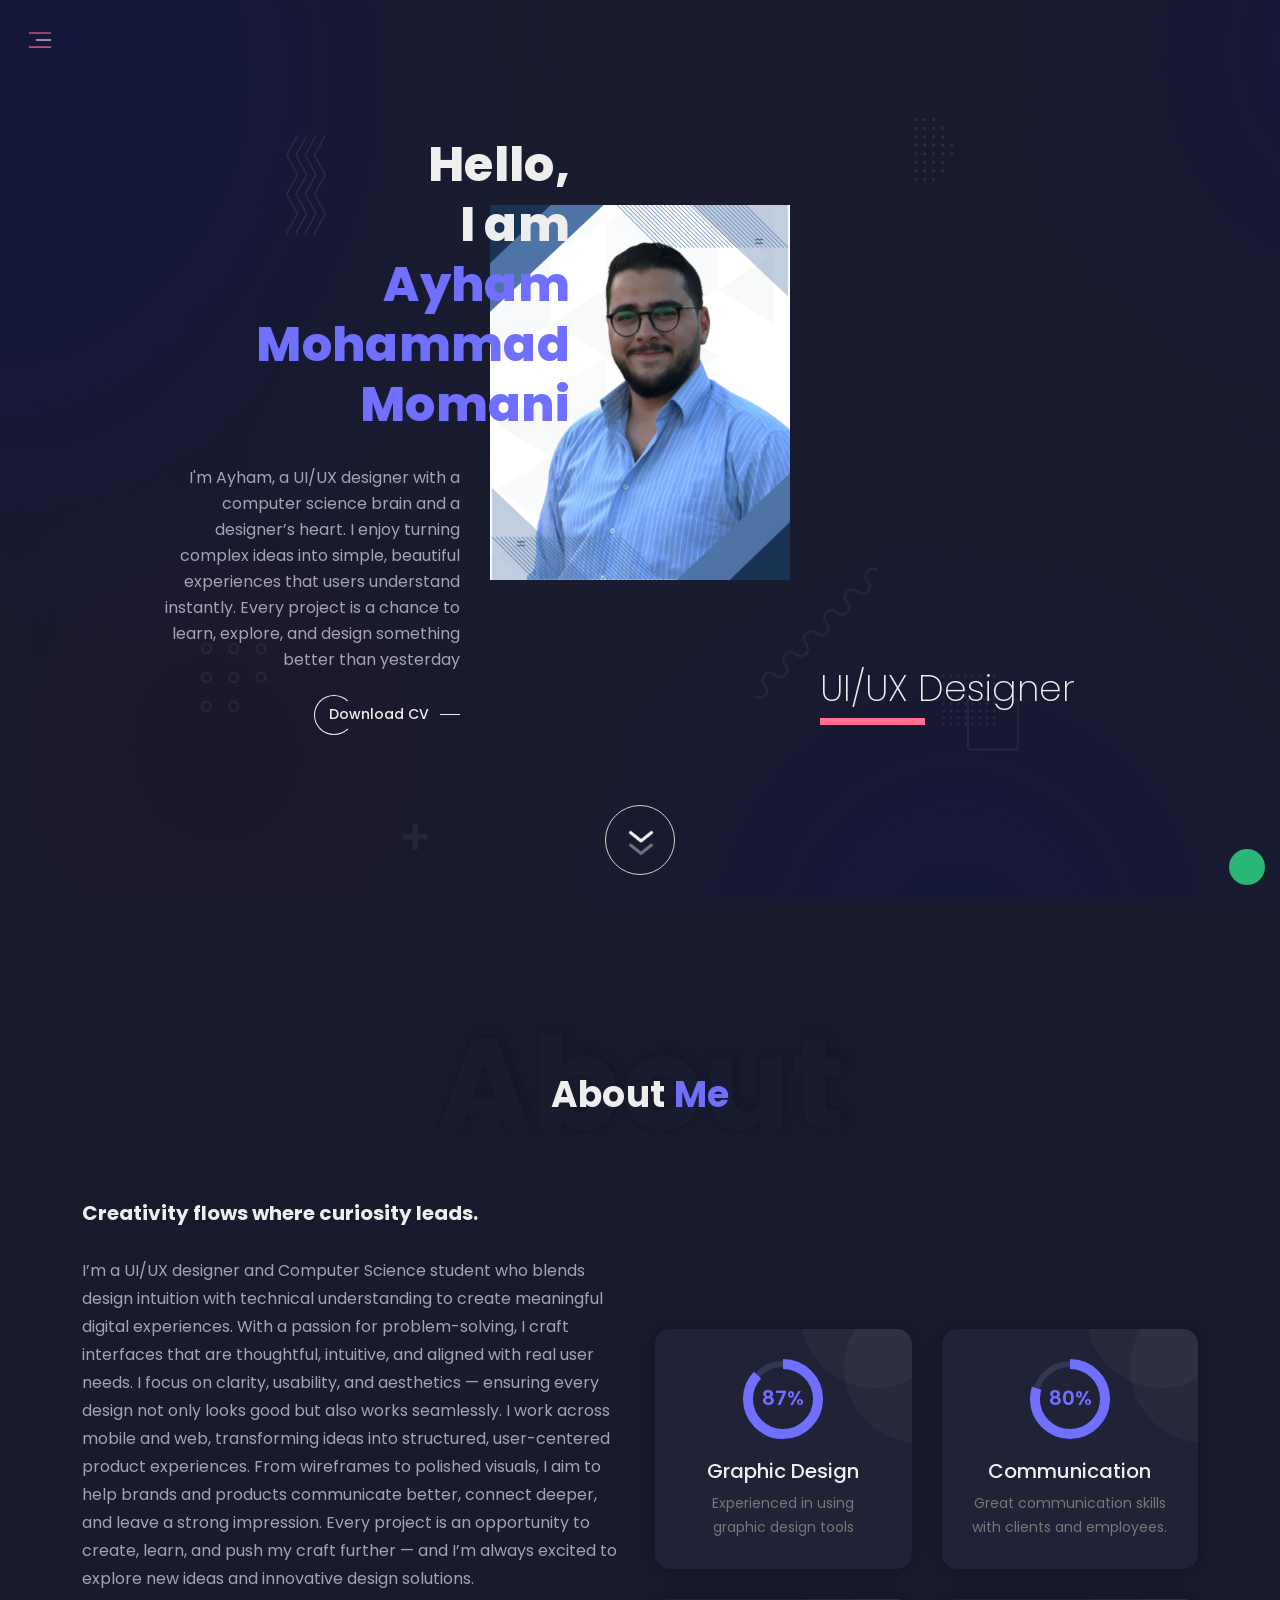
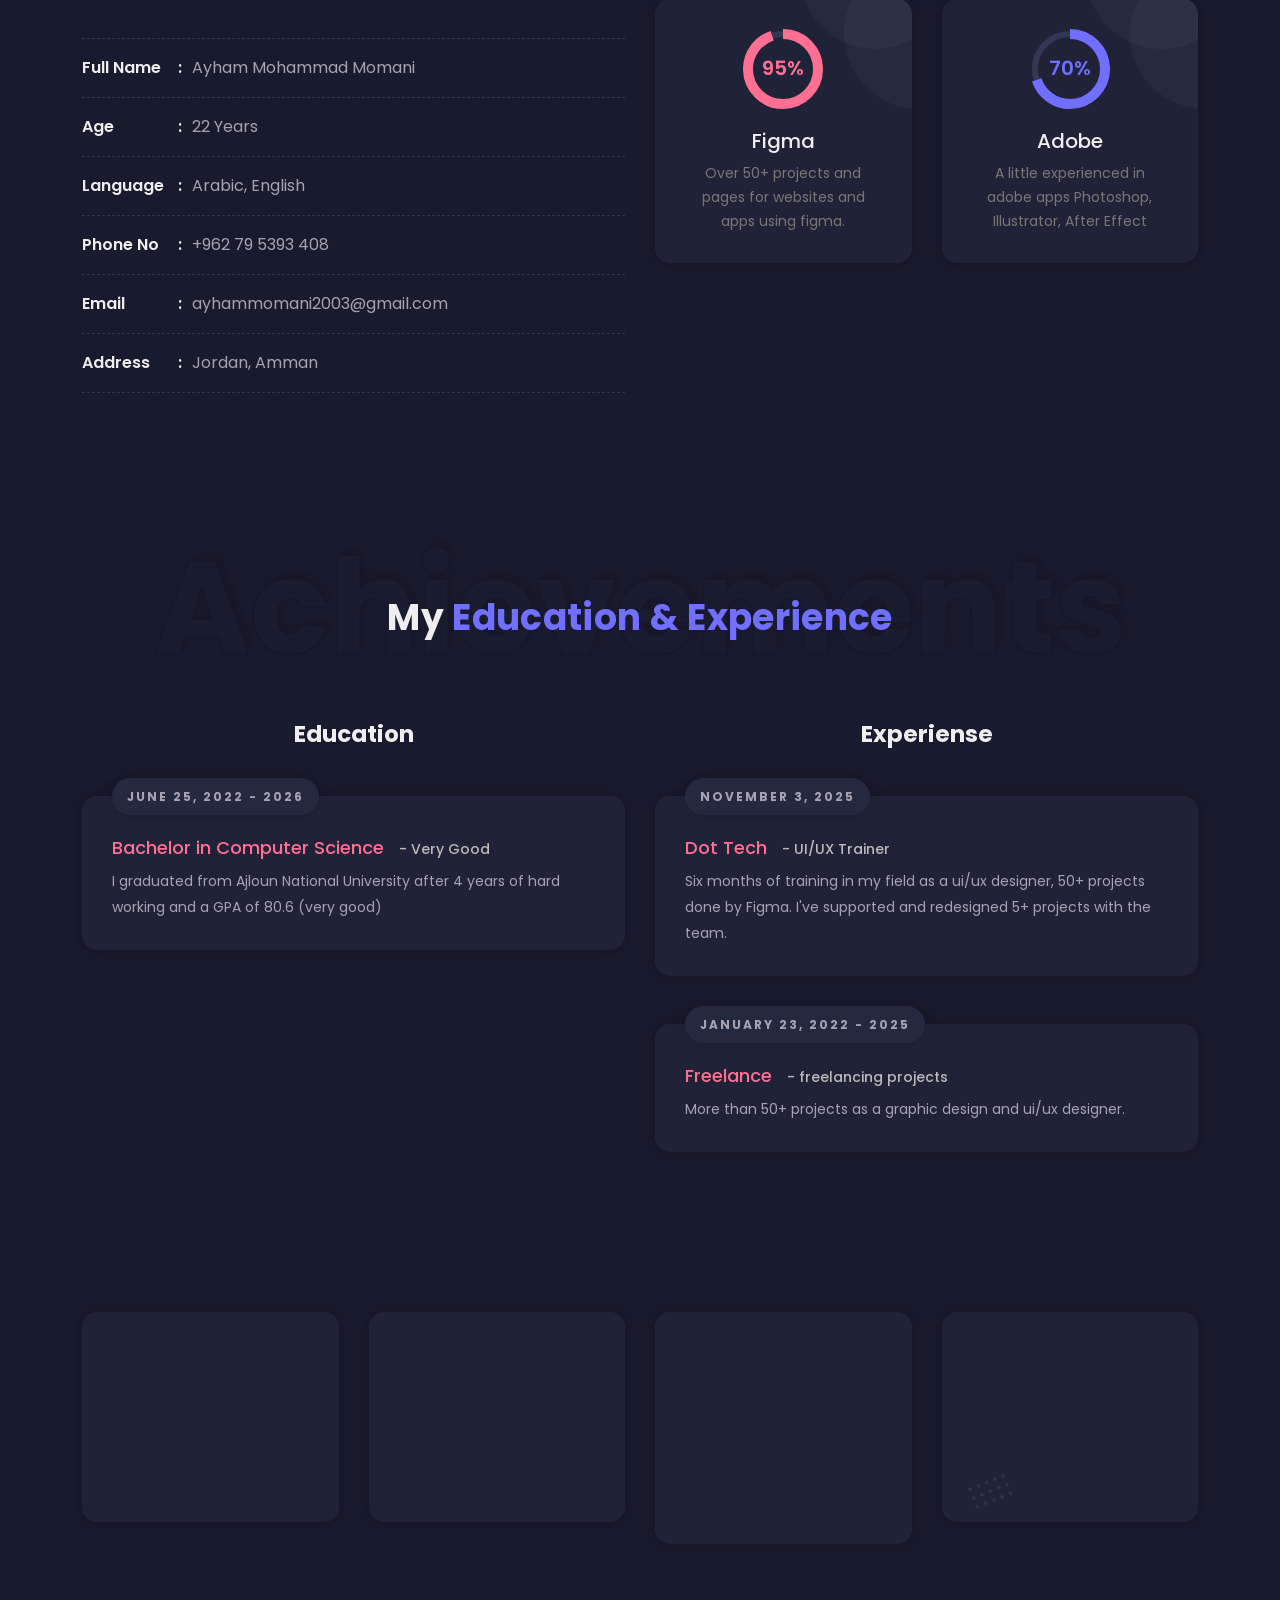
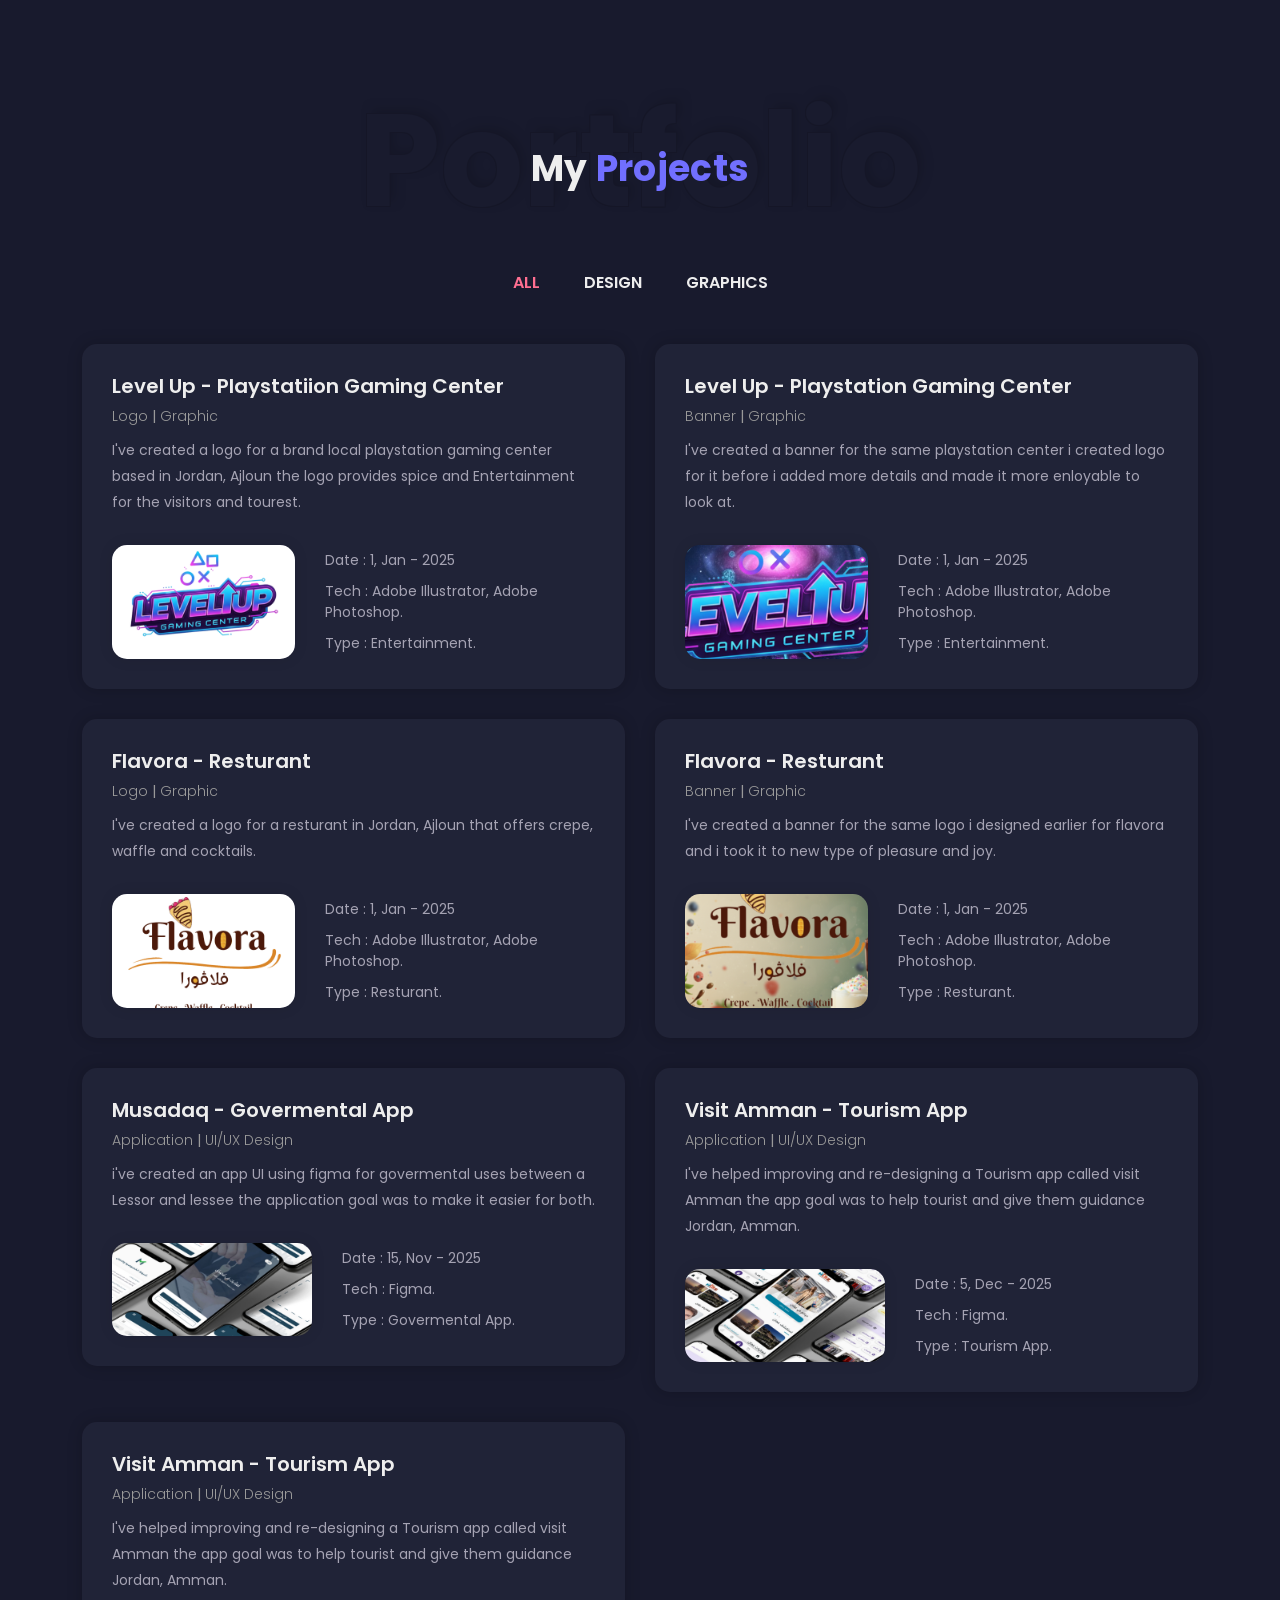
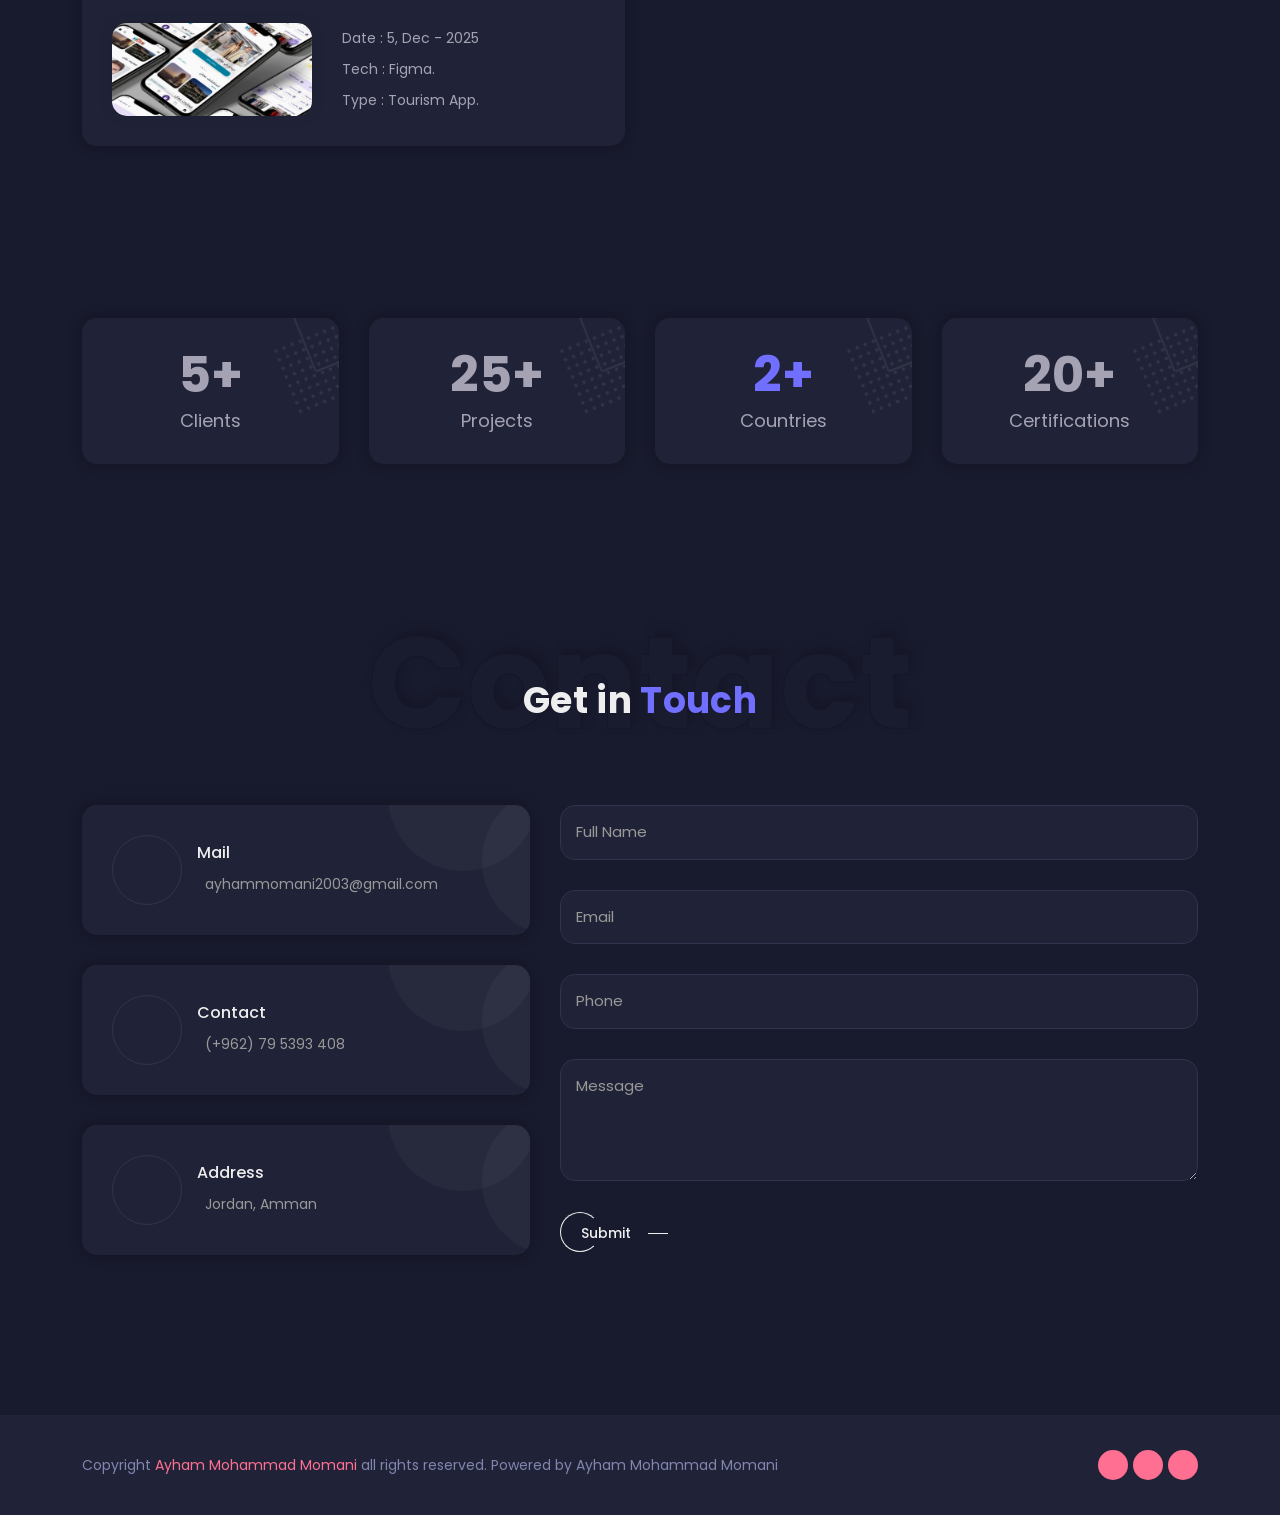
==== commit 9fd81f1b: "test" ====
--- a/index.html
+++ b/index.html
@@ -666,6 +666,37 @@
                                                 </div>
                                             </div>
                                         </div>
+                                        <div class="col-lg-6 mix design">
+                                            <div class="ms-project-box">
+                                                <h3>Visit Amman - Tourism App</h3>
+                                                <div class="links">
+                                                    <a href="">Application</a> |
+                                                    <a href="">UI/UX Design</a>
+                                                </div>
+                                                <p>I've helped improving and re-designing a Tourism app called visit Amman 
+                                                    the app goal was to help tourist and give them guidance Jordan, Amman.
+                                                   
+                                                </p>
+                                                <div class="ms-info">
+                                                    <div class="portfolio-img">
+                                                        <a class="" data-fancybox="gallery"
+                                                            href="assets/img/portfolio/6.png"
+                                                            style="background-image: url(assets/img/portfolio/66.png)">
+                                                            <span class="overlay">+</span>
+                                                        </a>
+                                                    </div>
+                                                    <div class="ms-detail">
+                                                        <ul>
+                                                             <li>Date : 5, Dec - 2025</li>
+                                                           
+                                                            <li>Tech : Figma.</li>
+                                                            <li>Type : Tourism App.</li>
+                                                        </ul>
+
+                                                    </div>
+                                                </div>
+                                            </div>
+                                        </div>
                                         
                                         
                                         
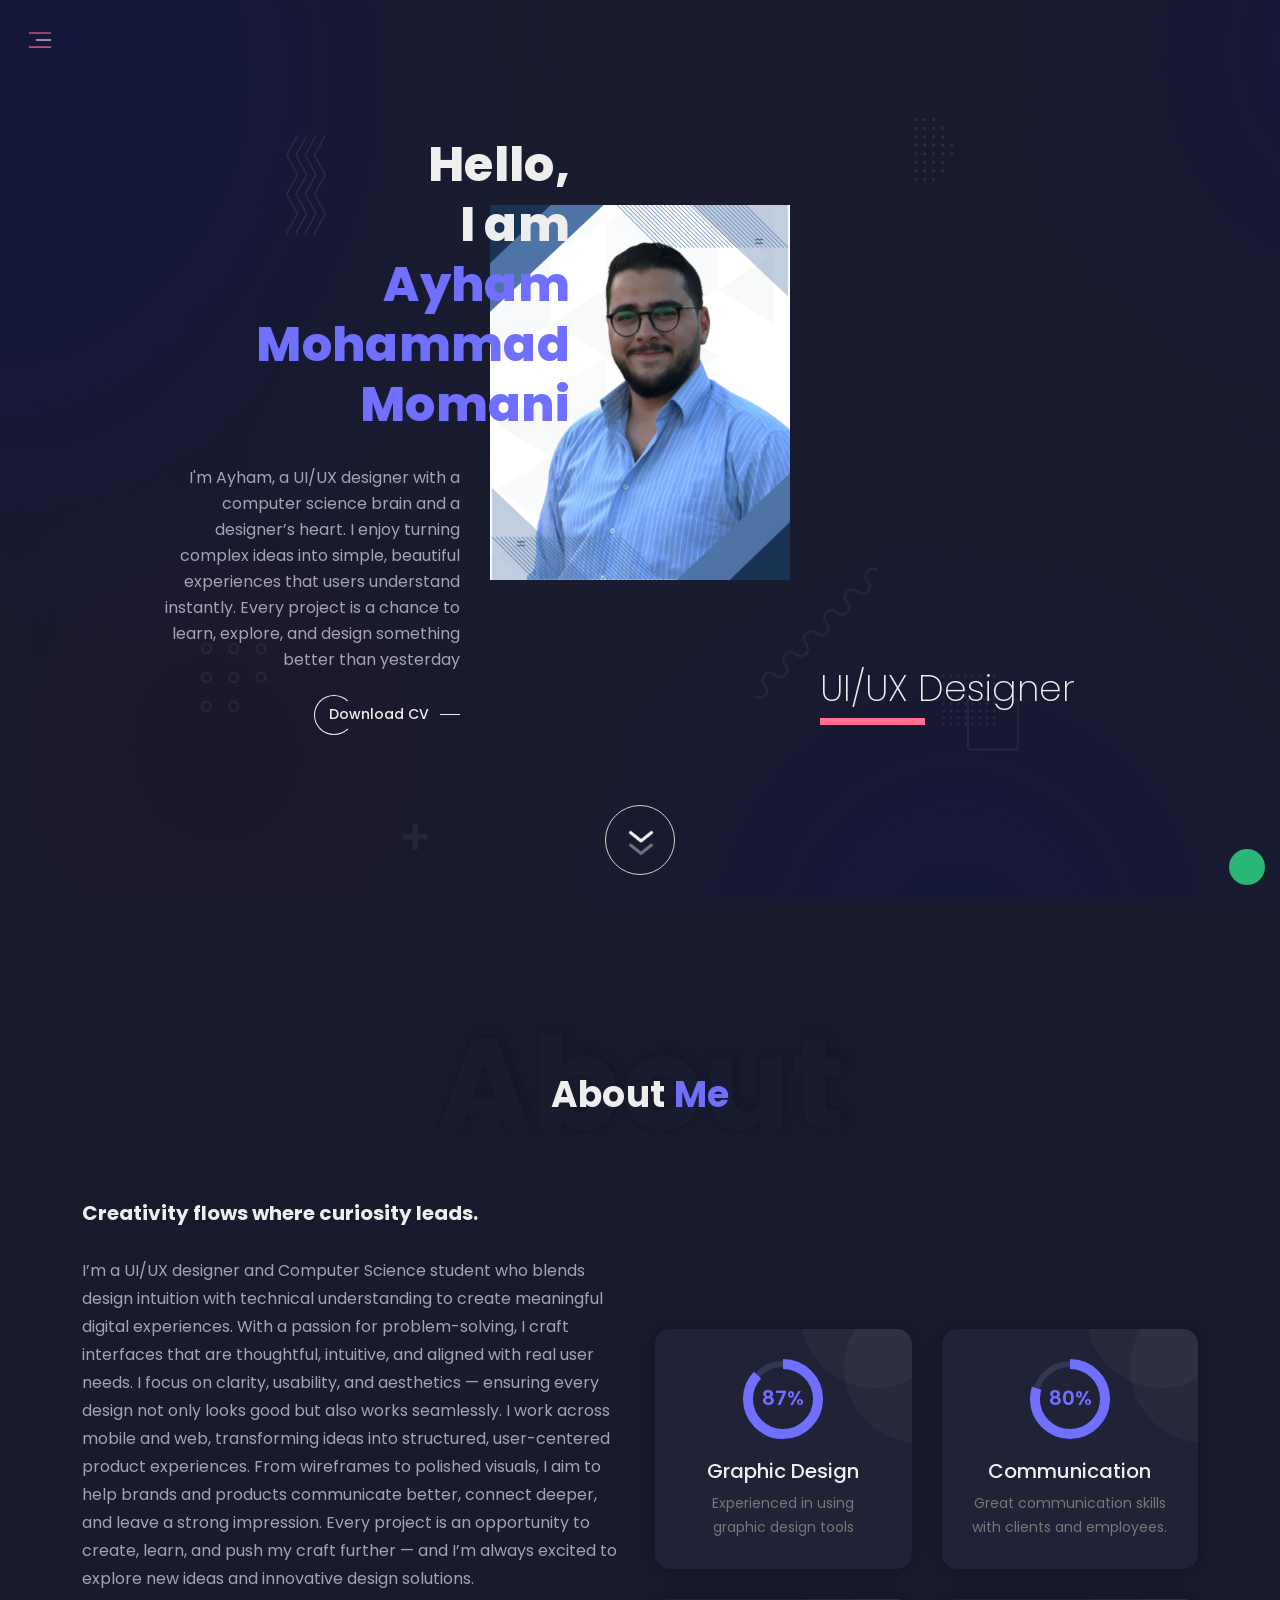
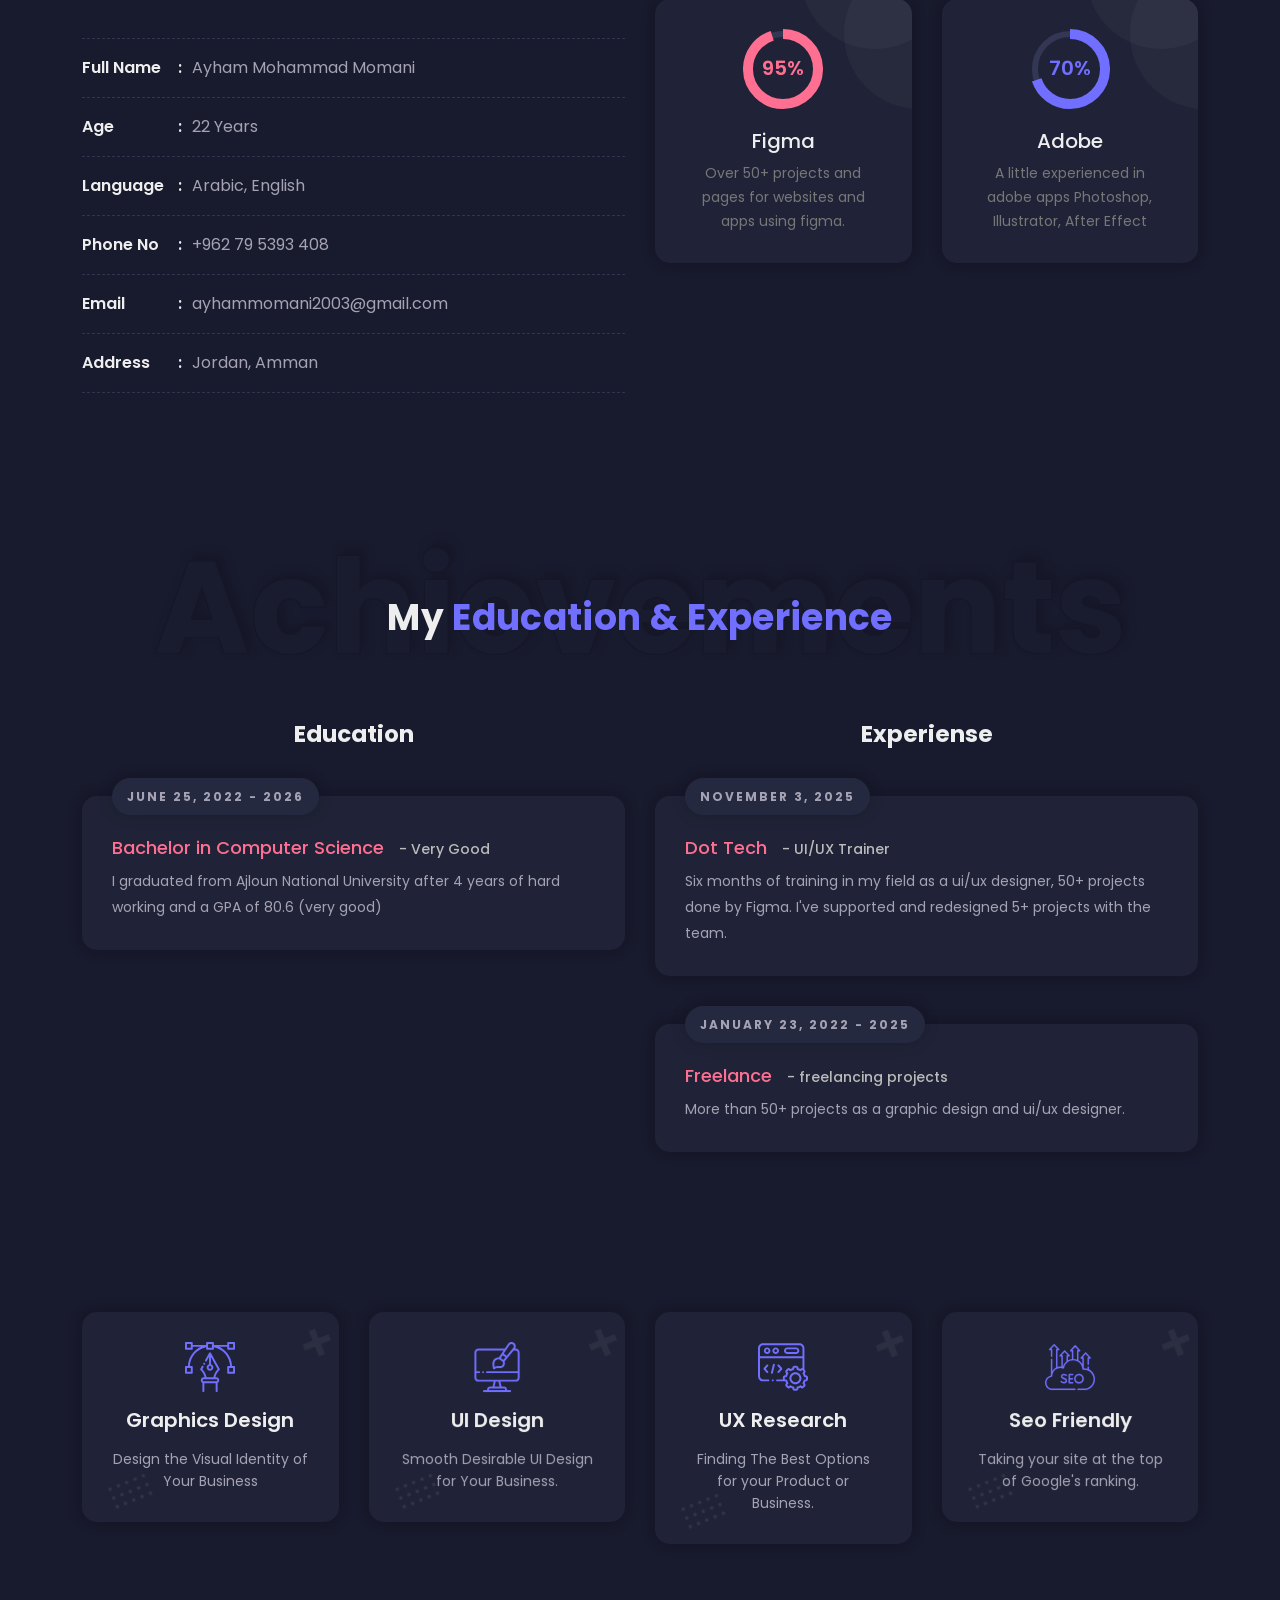
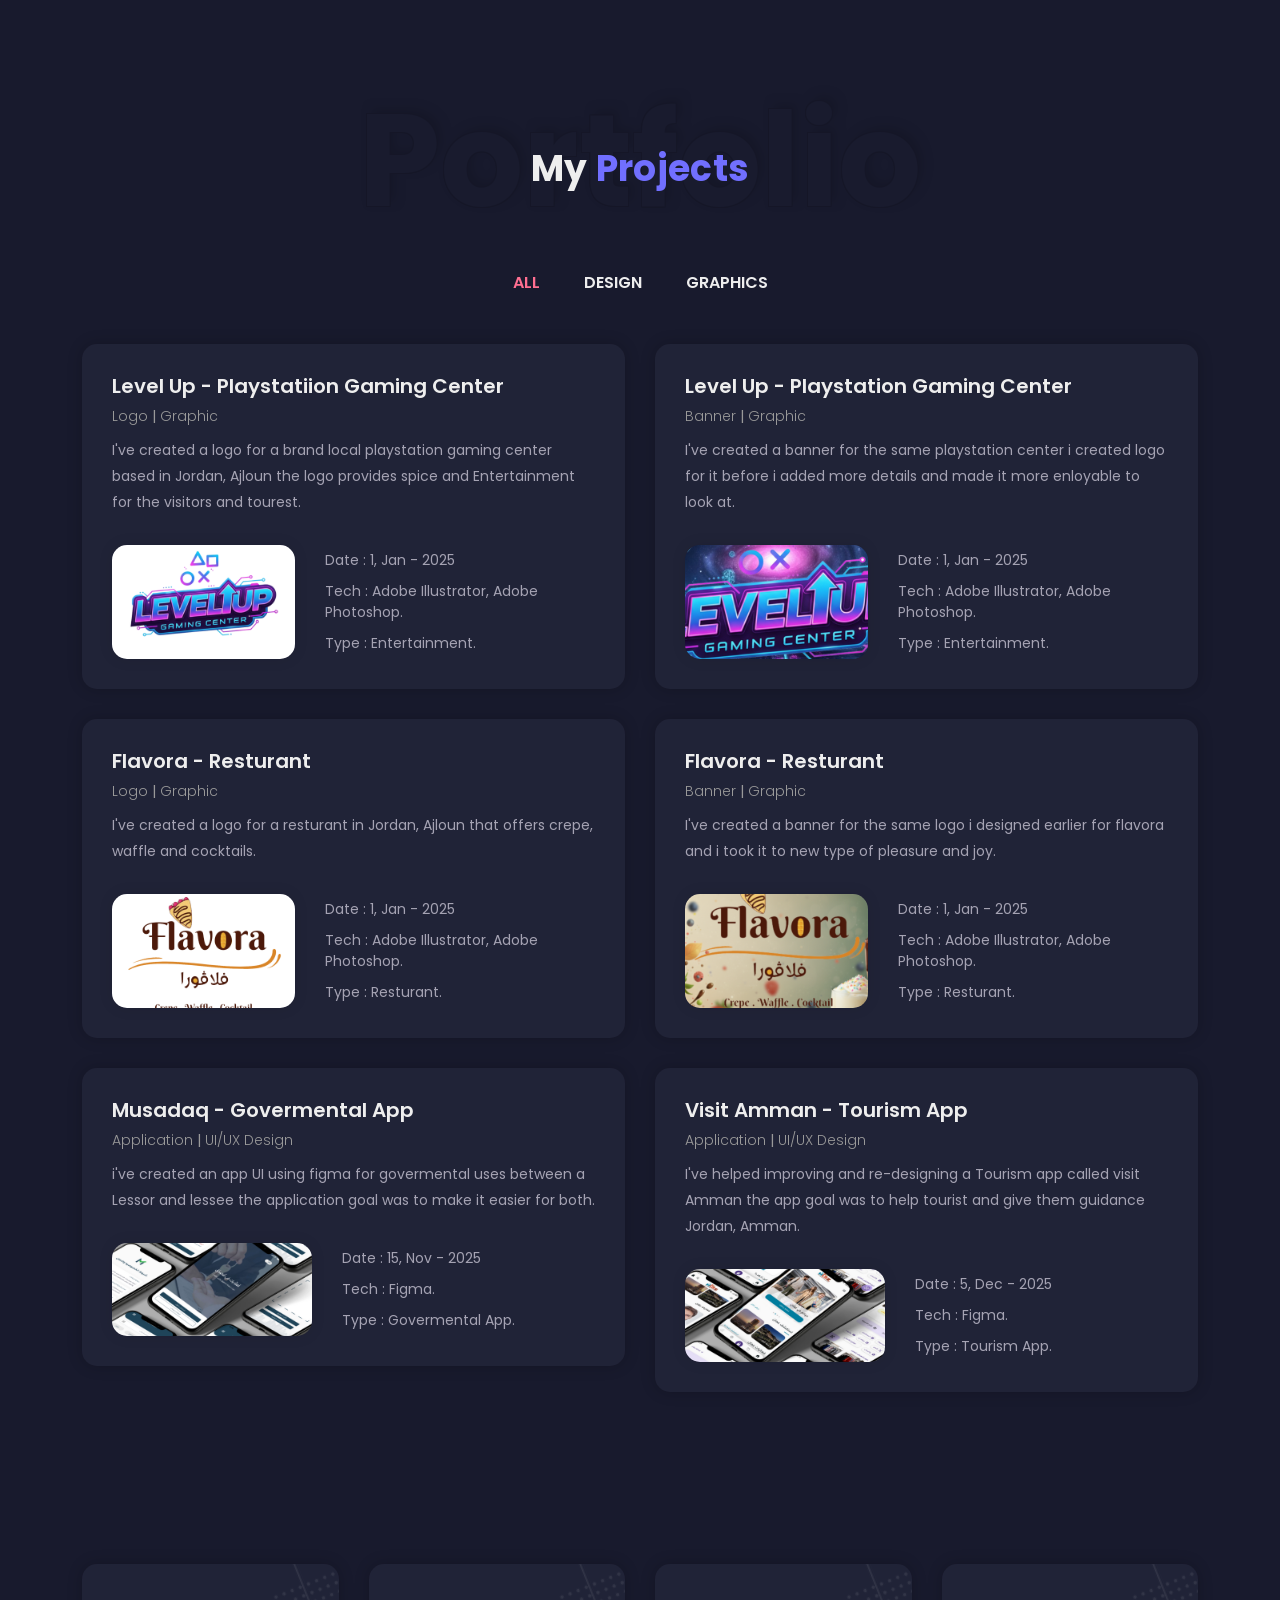
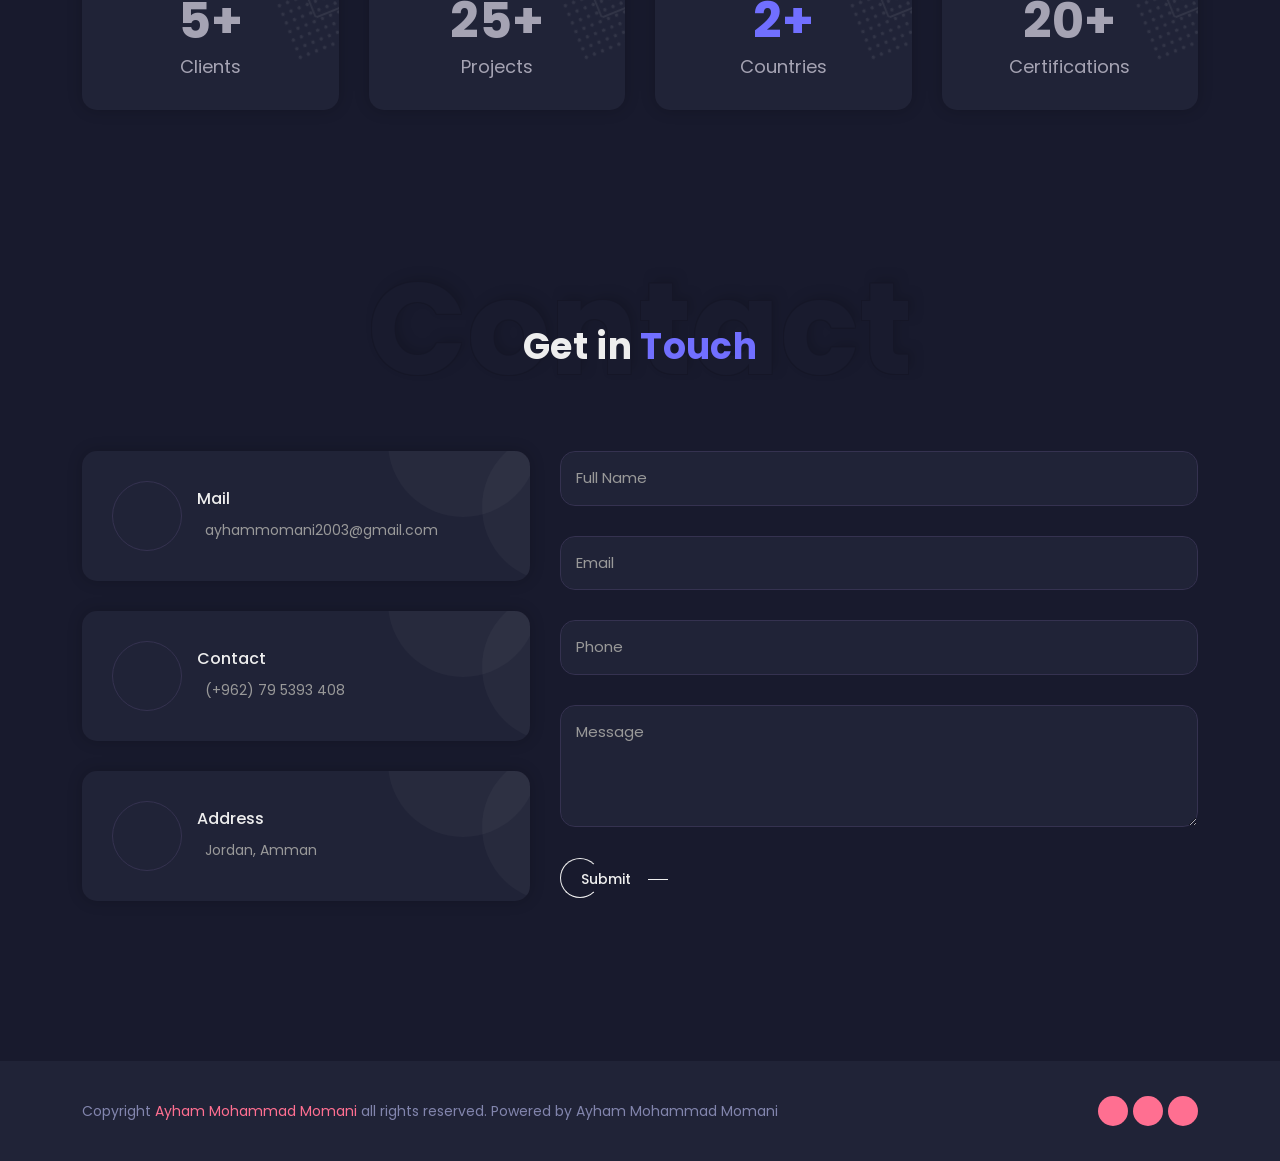
==== commit 0803e1d8: "test2" ====
--- a/index.html
+++ b/index.html
@@ -666,37 +666,7 @@
                                                 </div>
                                             </div>
                                         </div>
-                                        <div class="col-lg-6 mix design">
-                                            <div class="ms-project-box">
-                                                <h3>Visit Amman - Tourism App</h3>
-                                                <div class="links">
-                                                    <a href="">Application</a> |
-                                                    <a href="">UI/UX Design</a>
-                                                </div>
-                                                <p>I've helped improving and re-designing a Tourism app called visit Amman 
-                                                    the app goal was to help tourist and give them guidance Jordan, Amman.
-                                                   
-                                                </p>
-                                                <div class="ms-info">
-                                                    <div class="portfolio-img">
-                                                        <a class="" data-fancybox="gallery"
-                                                            href="assets/img/portfolio/6.png"
-                                                            style="background-image: url(assets/img/portfolio/66.png)">
-                                                            <span class="overlay">+</span>
-                                                        </a>
-                                                    </div>
-                                                    <div class="ms-detail">
-                                                        <ul>
-                                                             <li>Date : 5, Dec - 2025</li>
-                                                           
-                                                            <li>Tech : Figma.</li>
-                                                            <li>Type : Tourism App.</li>
-                                                        </ul>
-
-                                                    </div>
-                                                </div>
-                                            </div>
-                                        </div>
+                                       
                                         
                                         
                                         
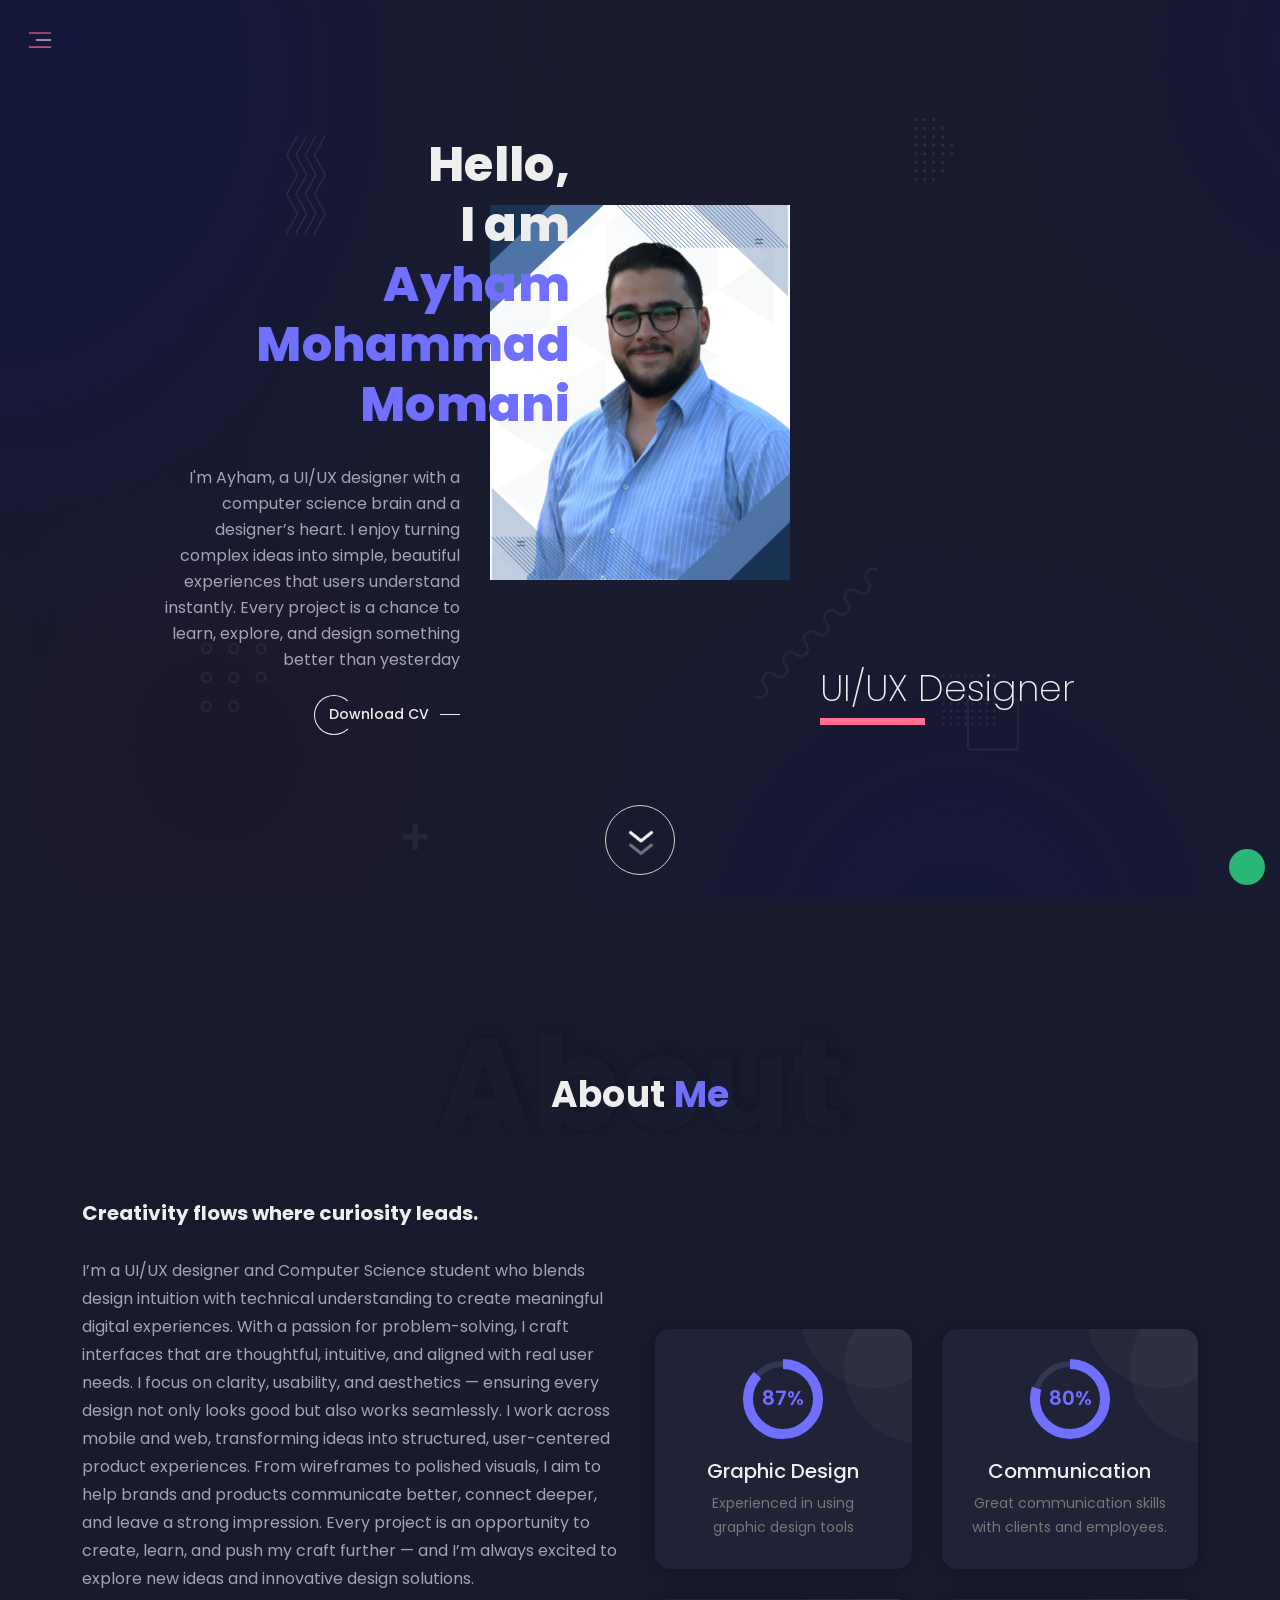
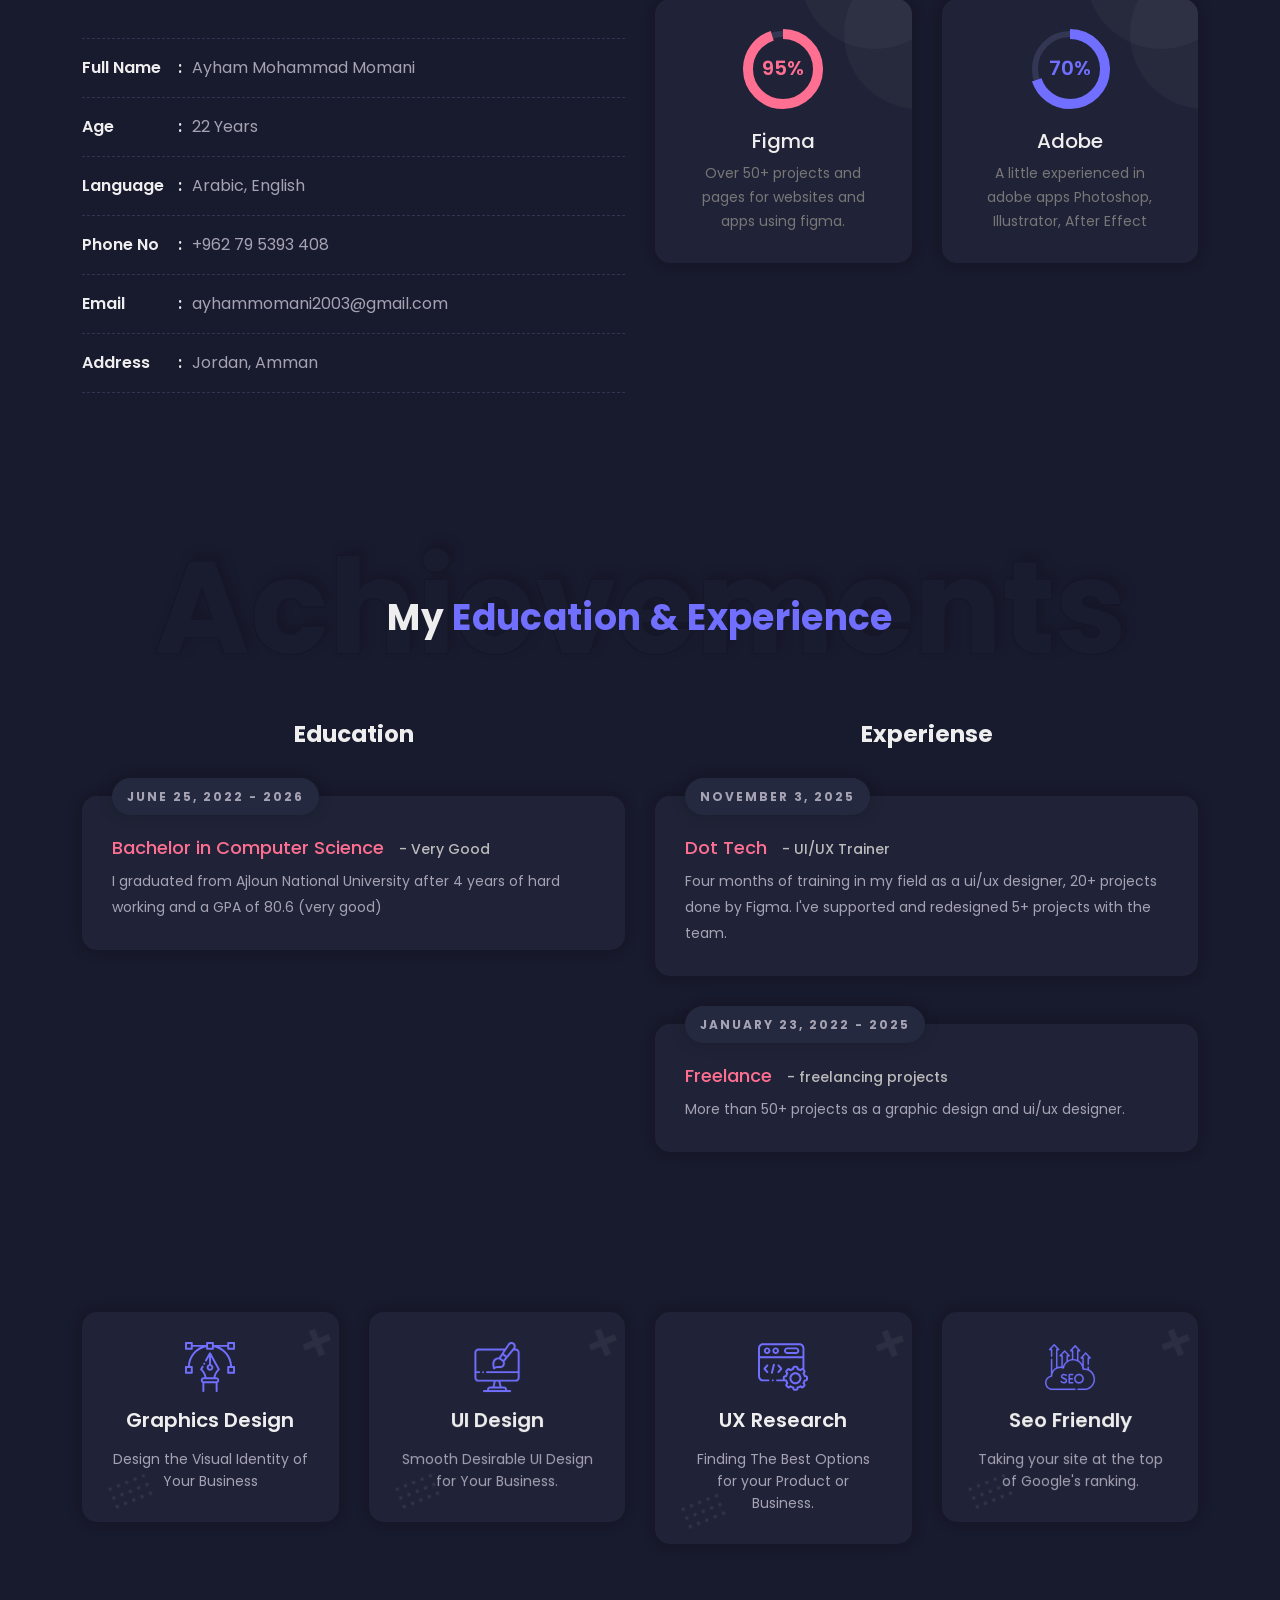
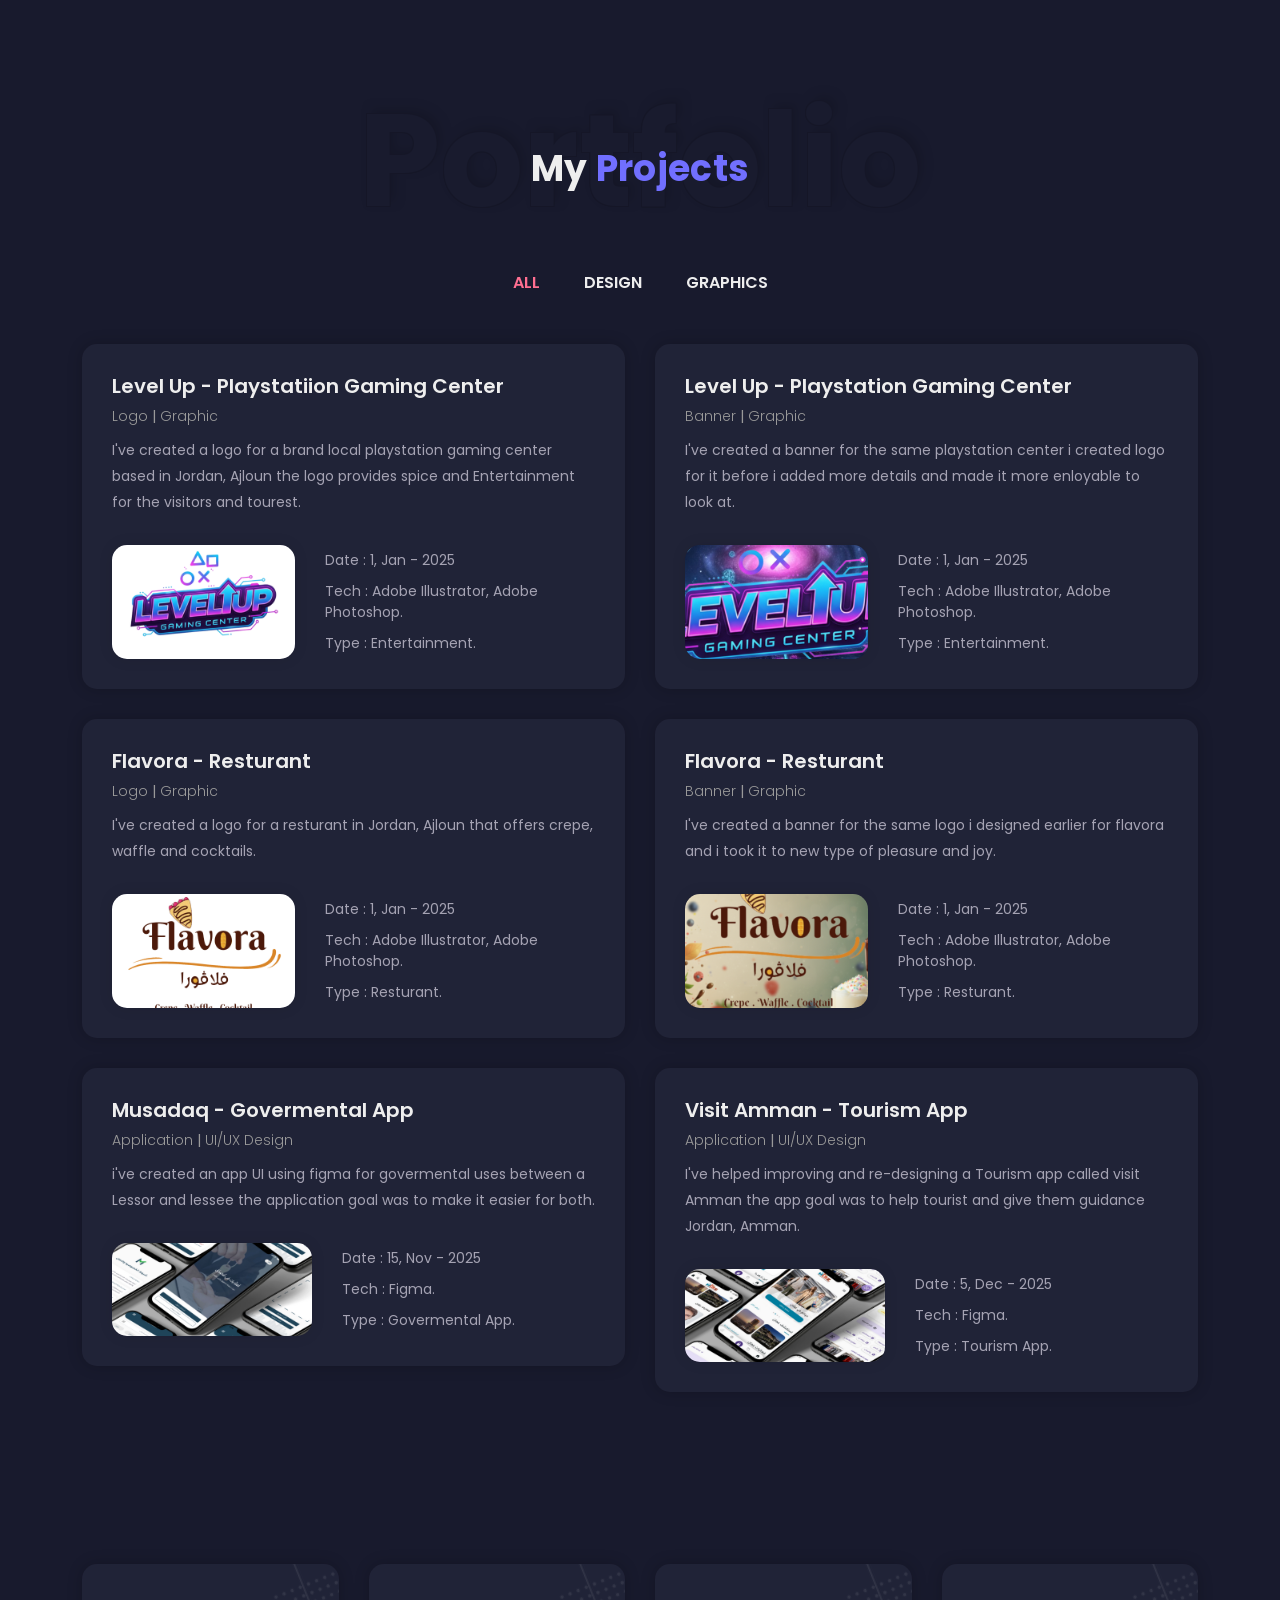
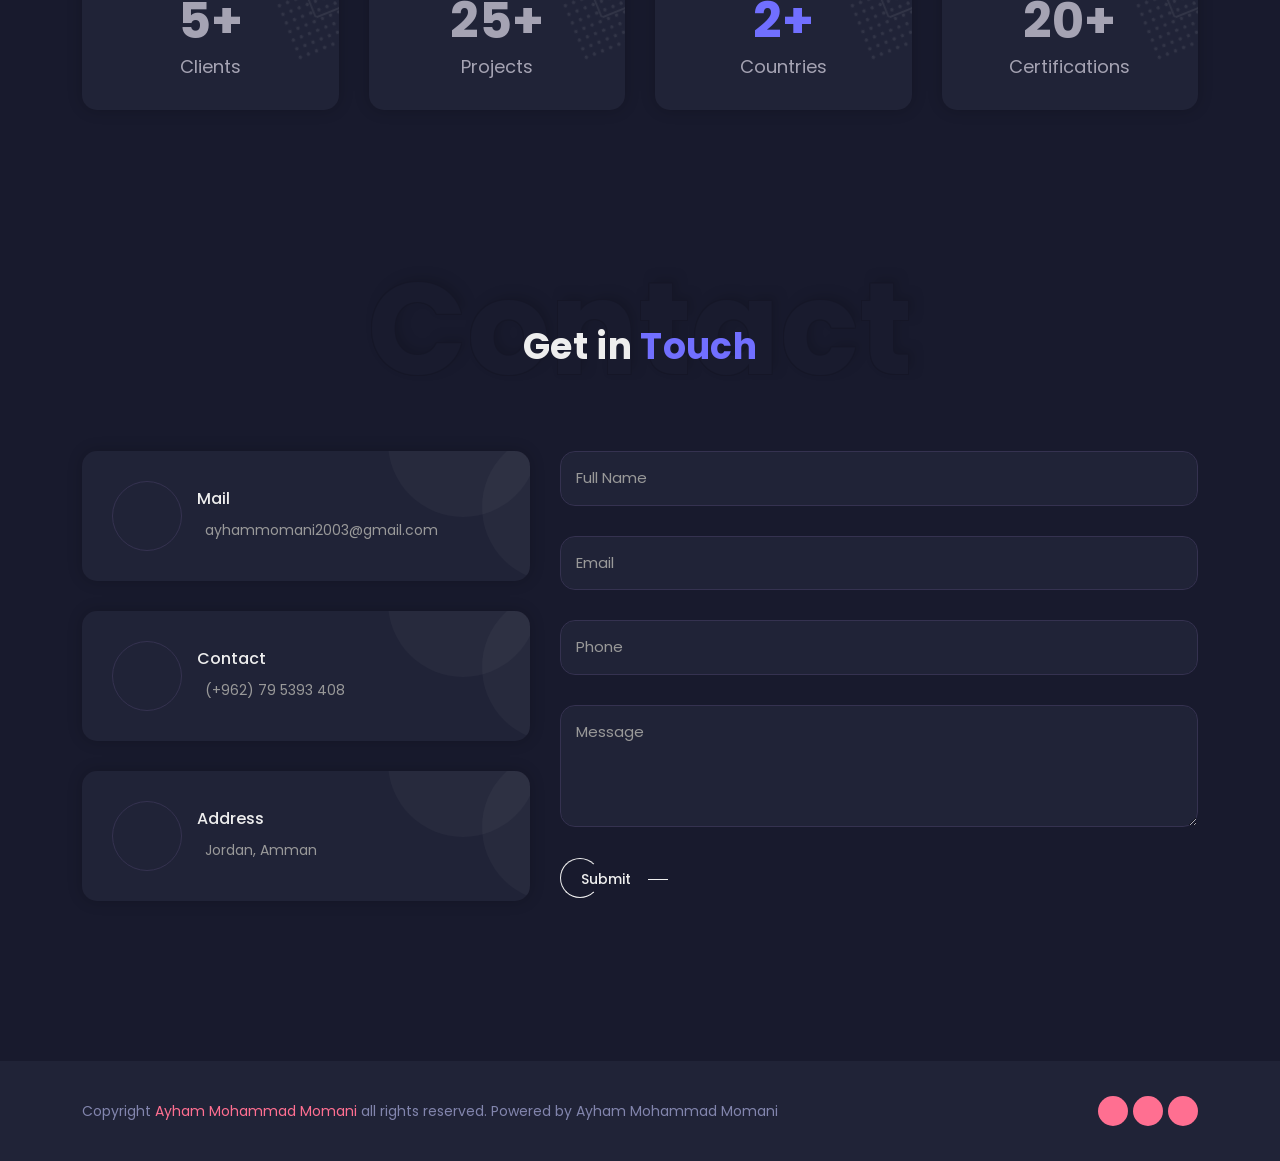
==== commit 02927891: "text change" ====
--- a/index.html
+++ b/index.html
@@ -322,7 +322,7 @@
                                 </div>
                                 <div class="timeline-content">
                                     <h5 class="timeline-title">Dot Tech<span class="sub">- UI/UX Trainer</span></h5>
-                                    <p>Six months of training in my field as a ui/ux designer, 50+ projects done by Figma.
+                                    <p>Four months of training in my field as a ui/ux designer, 20+ projects done by Figma.
                                         I've supported and redesigned 5+ projects with the team.
                                     </p>
                                 </div>
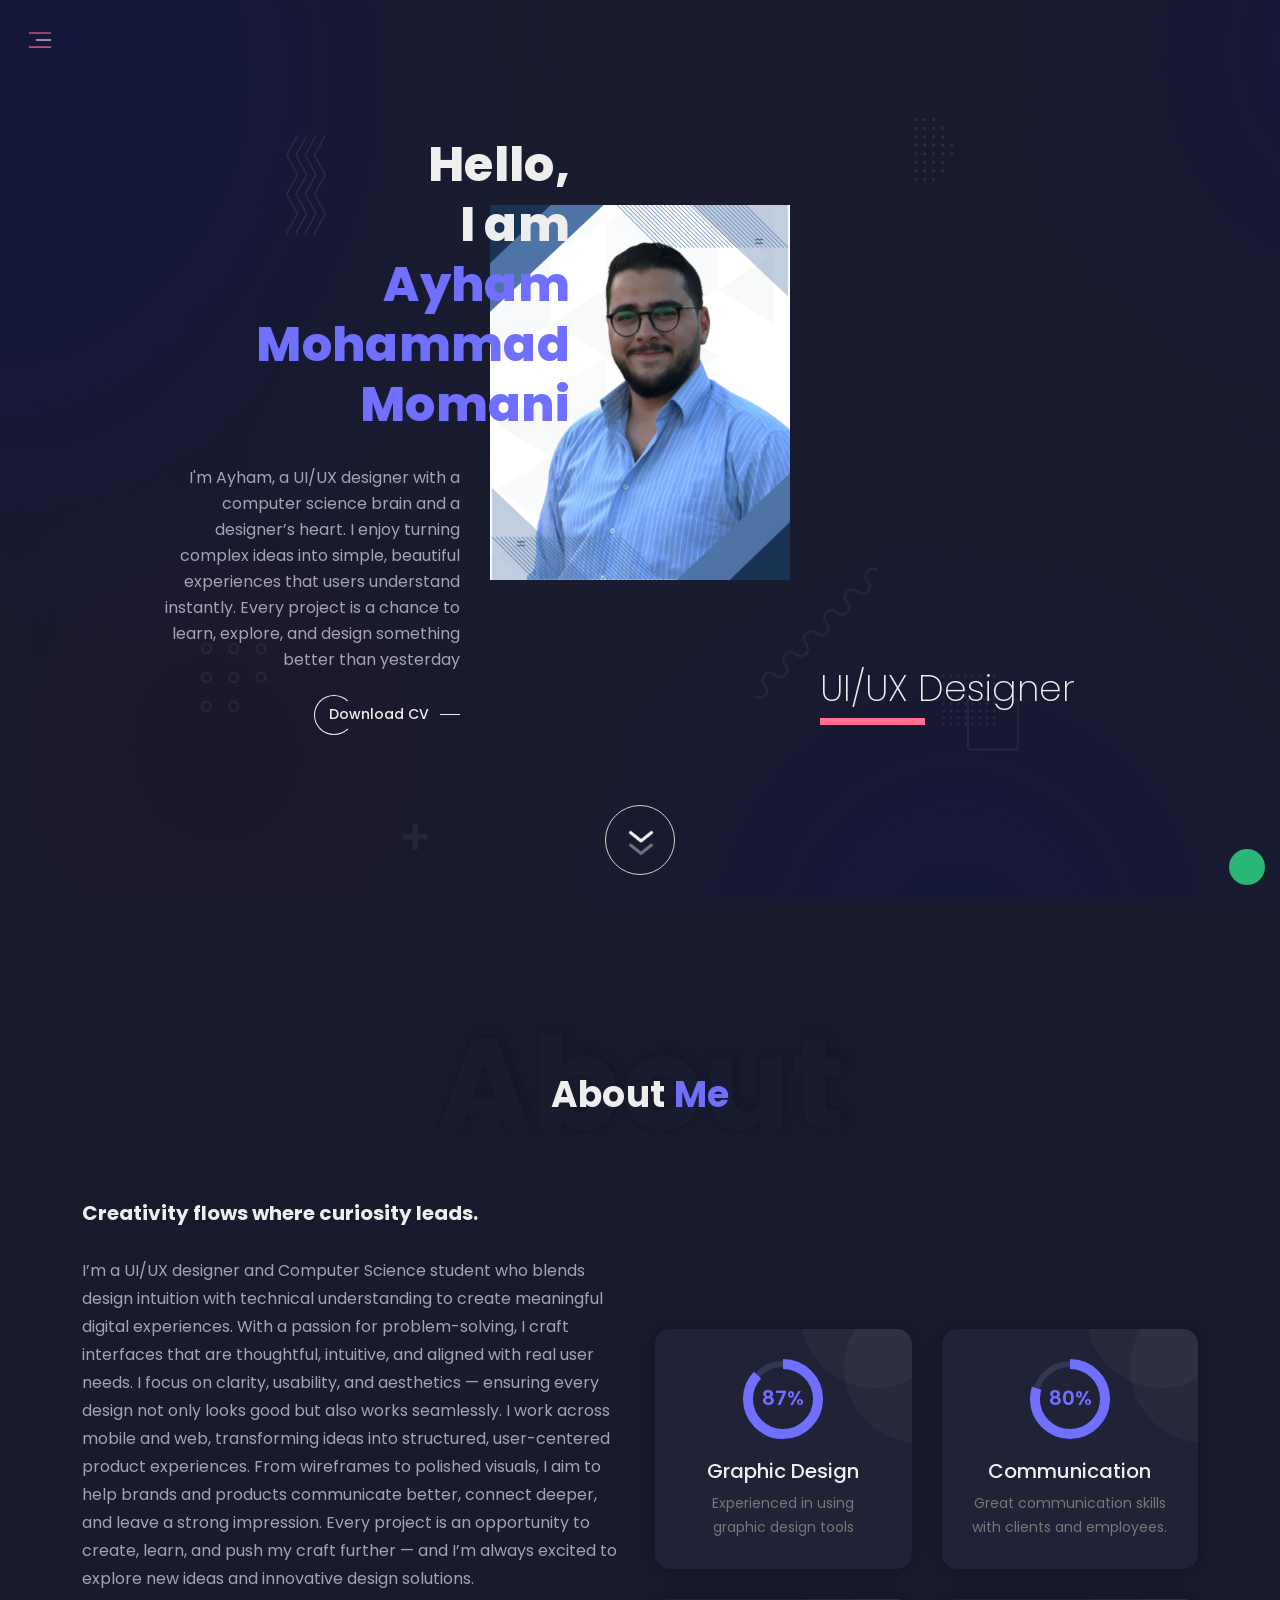
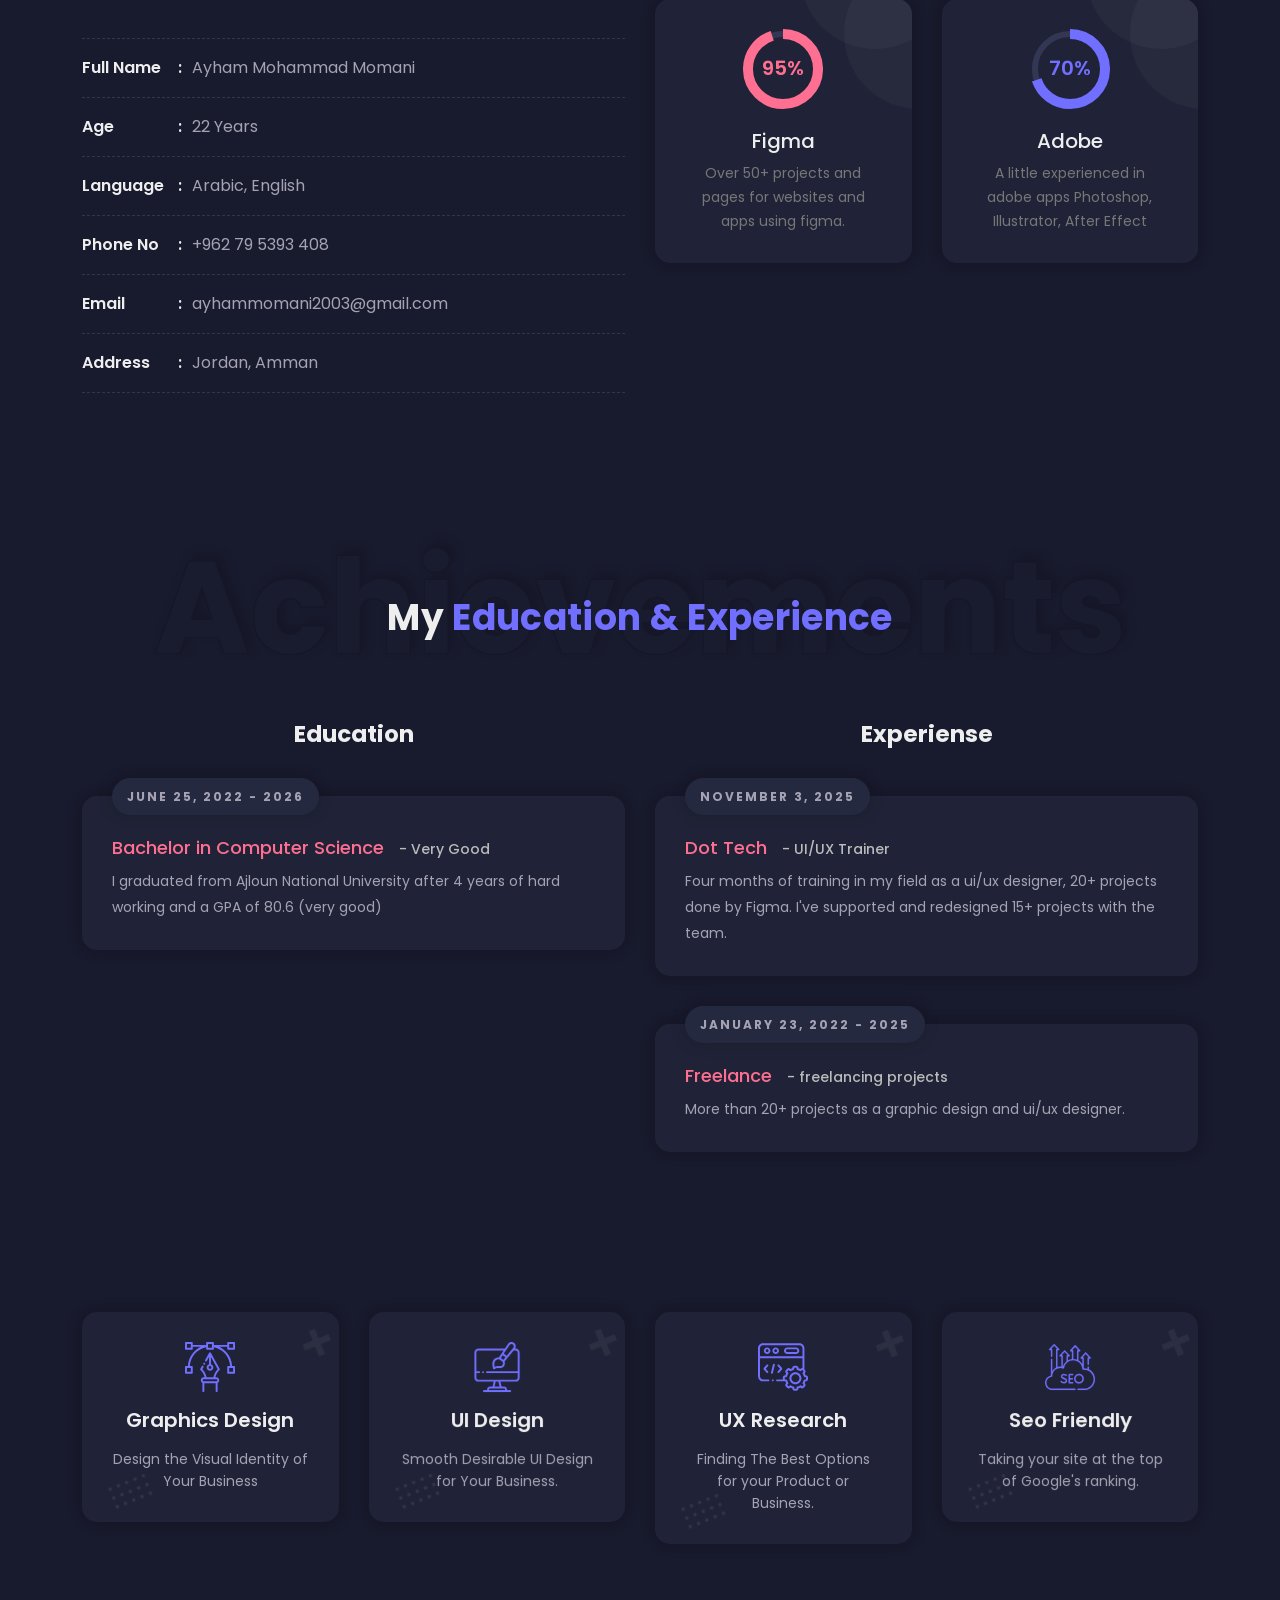
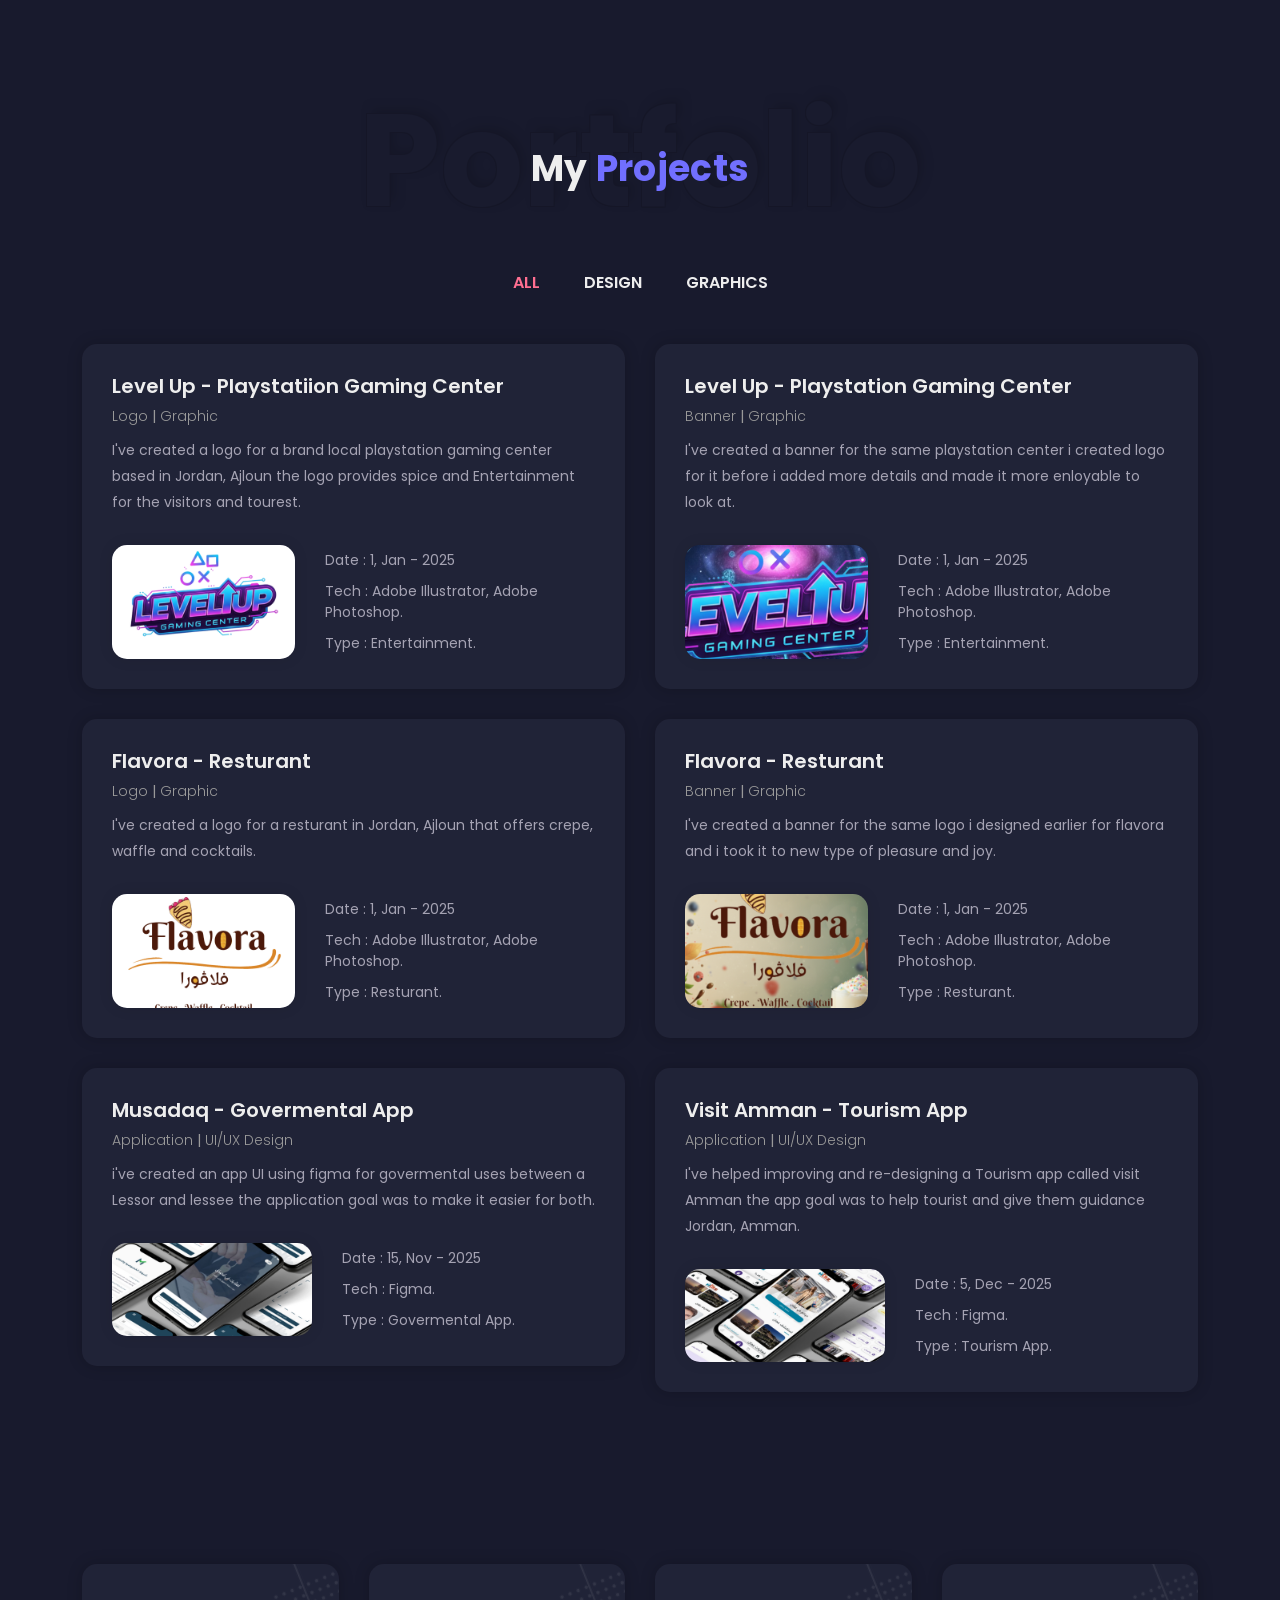
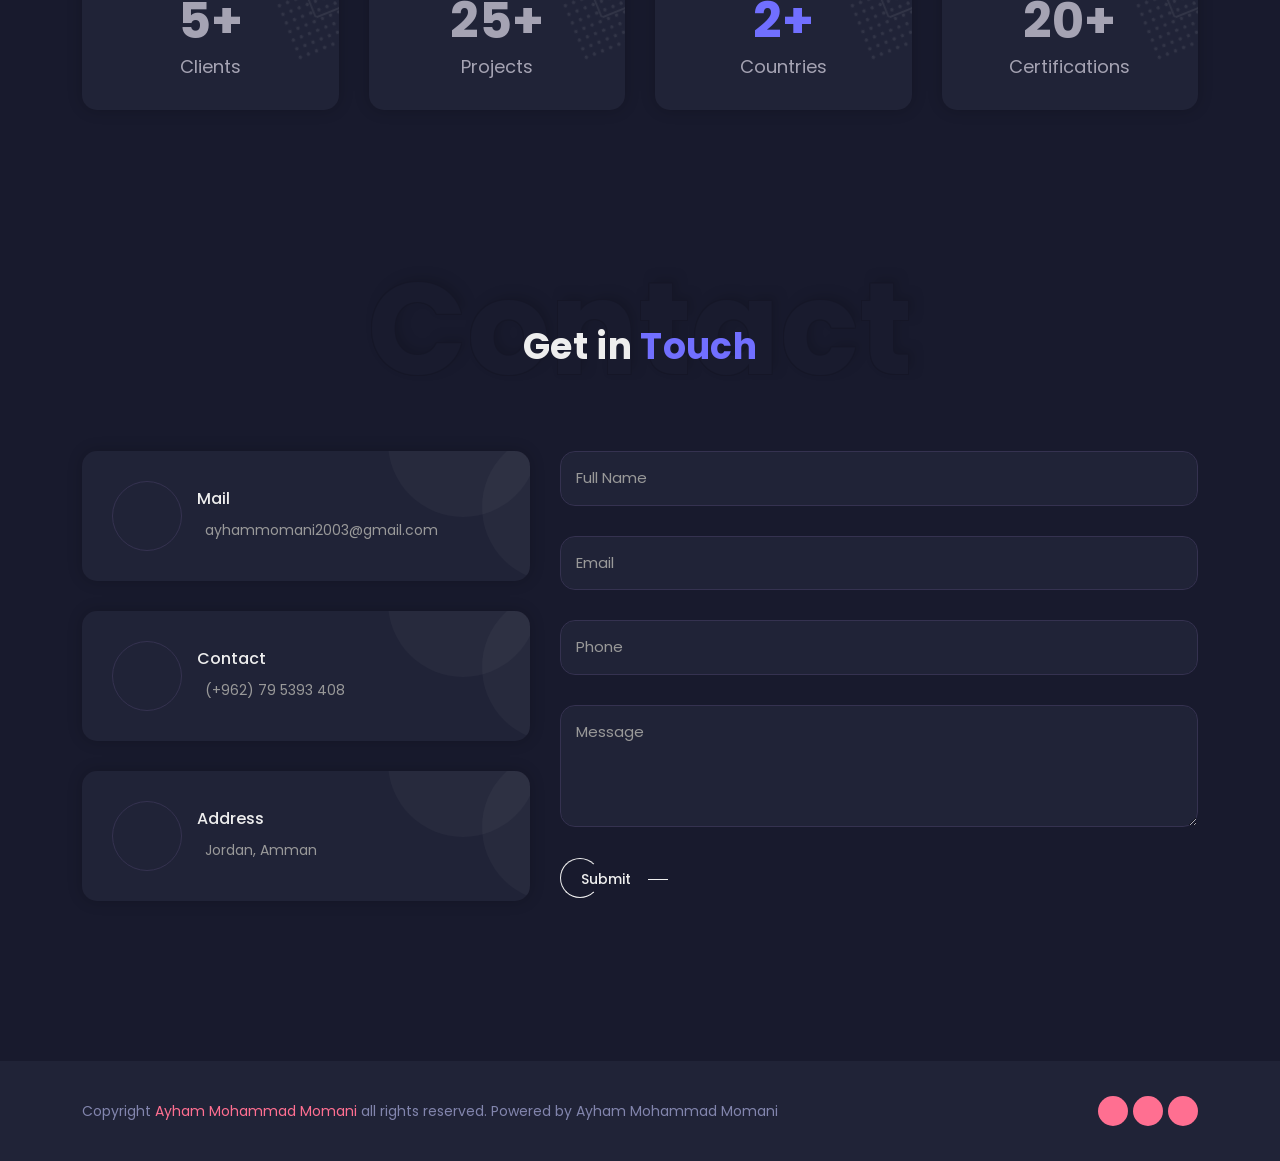
==== commit 1181bb44: "changes" ====
--- a/index.html
+++ b/index.html
@@ -323,7 +323,7 @@
                                 <div class="timeline-content">
                                     <h5 class="timeline-title">Dot Tech<span class="sub">- UI/UX Trainer</span></h5>
                                     <p>Four months of training in my field as a ui/ux designer, 20+ projects done by Figma.
-                                        I've supported and redesigned 5+ projects with the team.
+                                        I've supported and redesigned 15+ projects with the team.
                                     </p>
                                 </div>
                             </li>
@@ -334,7 +334,7 @@
                                 <div class="timeline-content">
                                     <h5 class="timeline-title">Freelance<span class="sub">- freelancing projects</span>
                                     </h5>
-                                    <p>More than 50+ projects as a graphic design and ui/ux designer.</p>
+                                    <p>More than 20+ projects as a graphic design and ui/ux designer.</p>
                                 </div>
                             </li>
                             
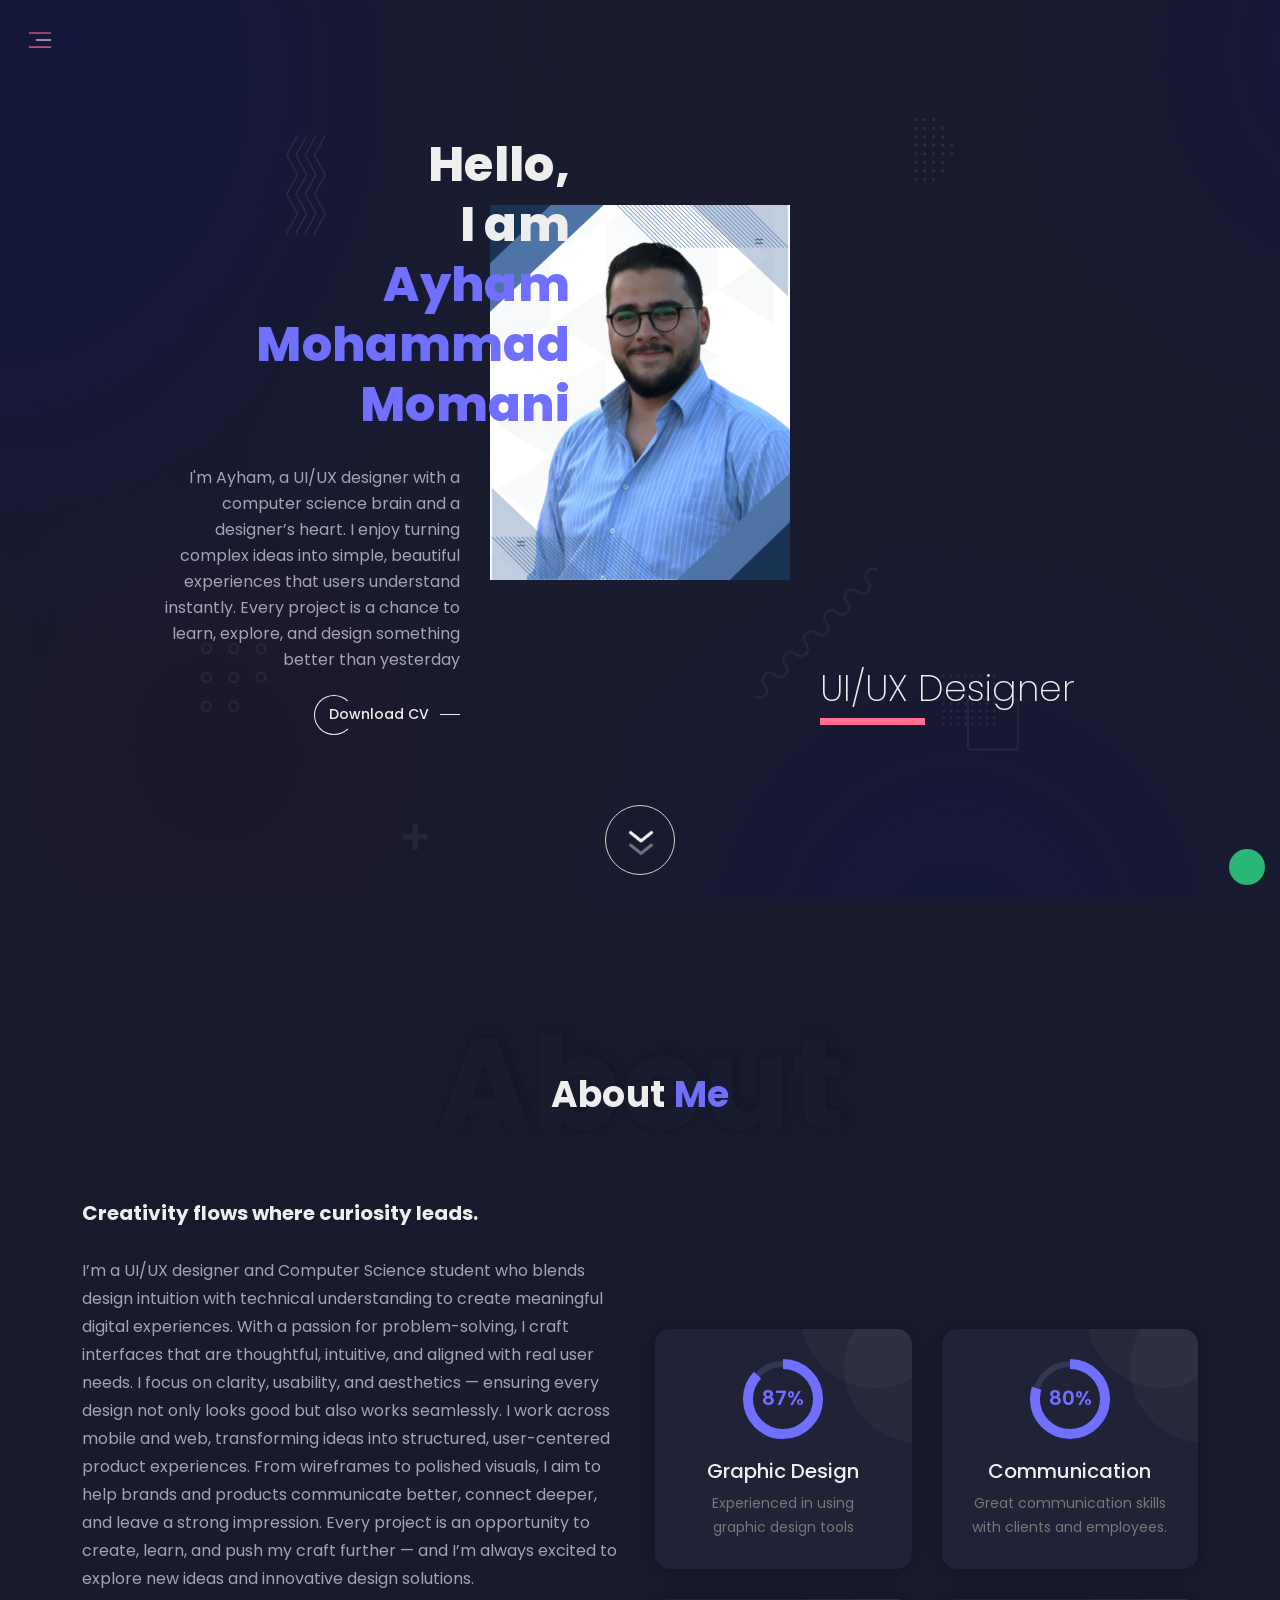
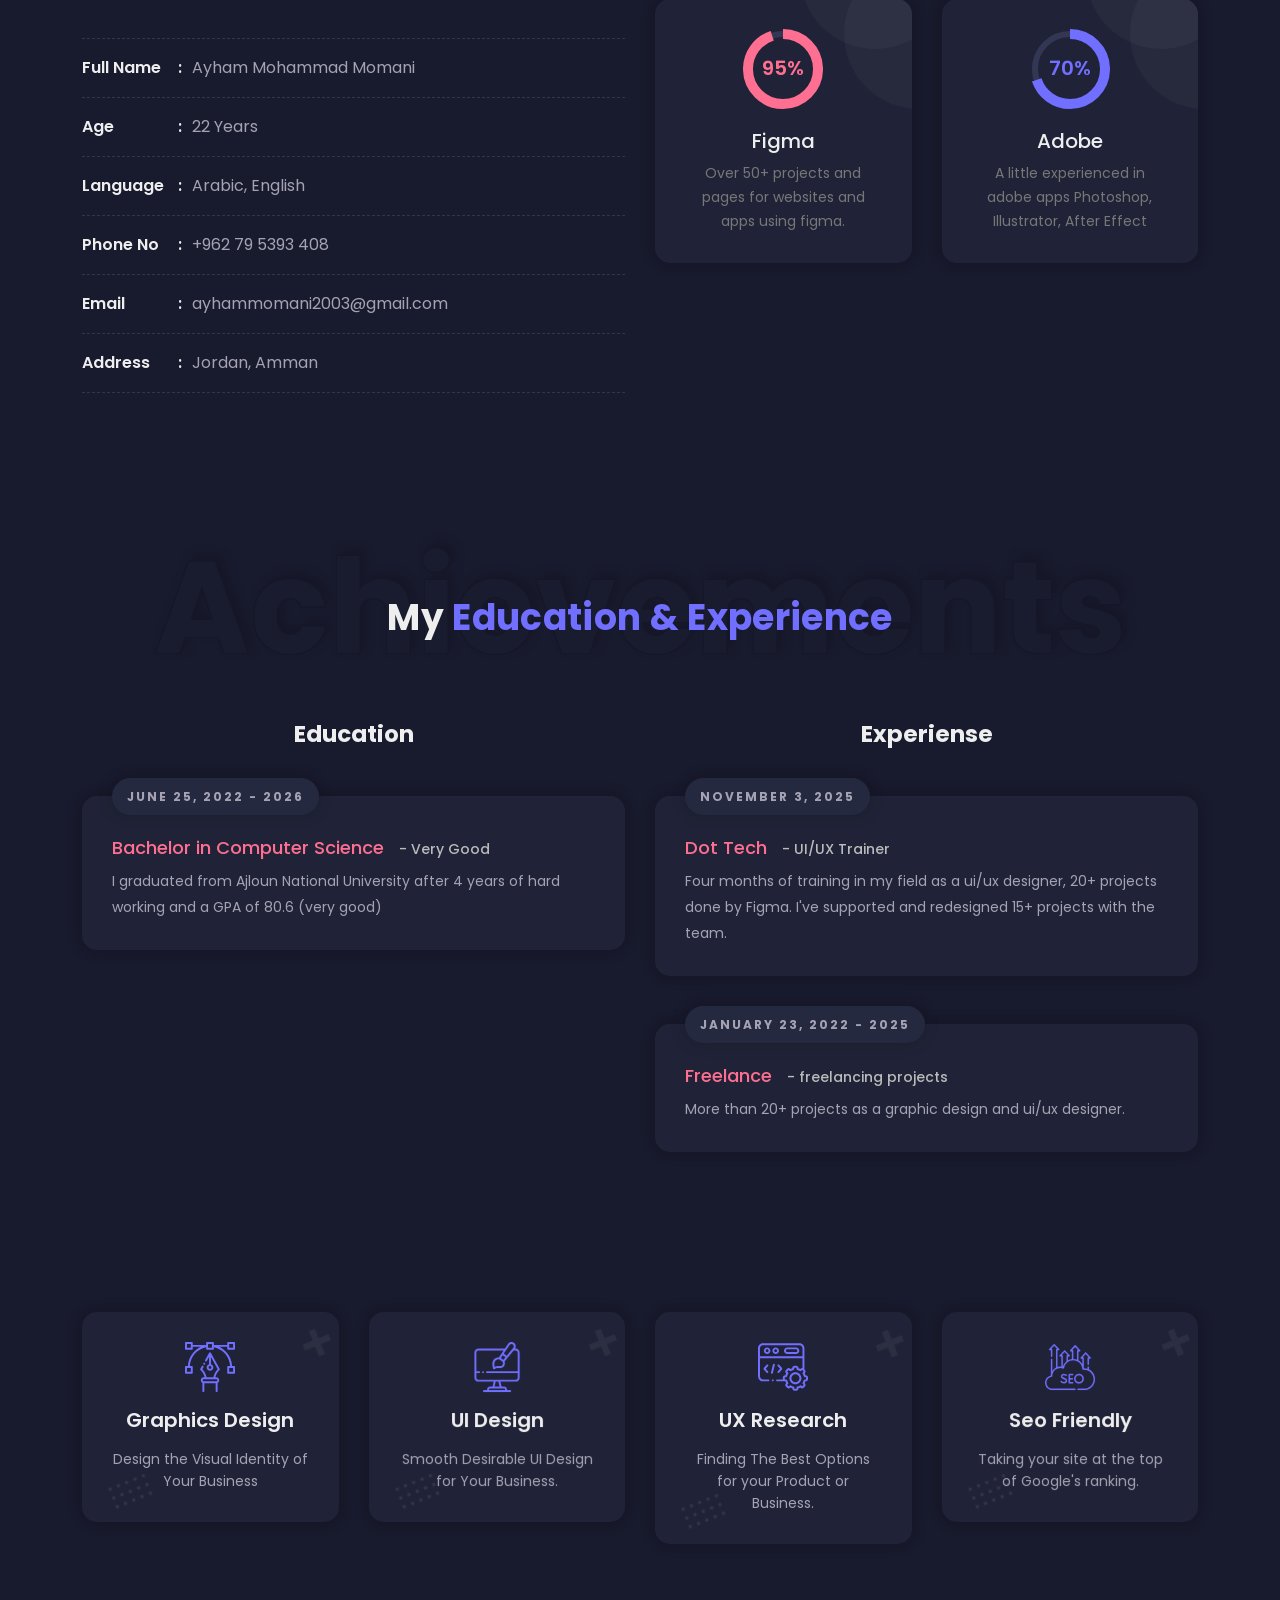
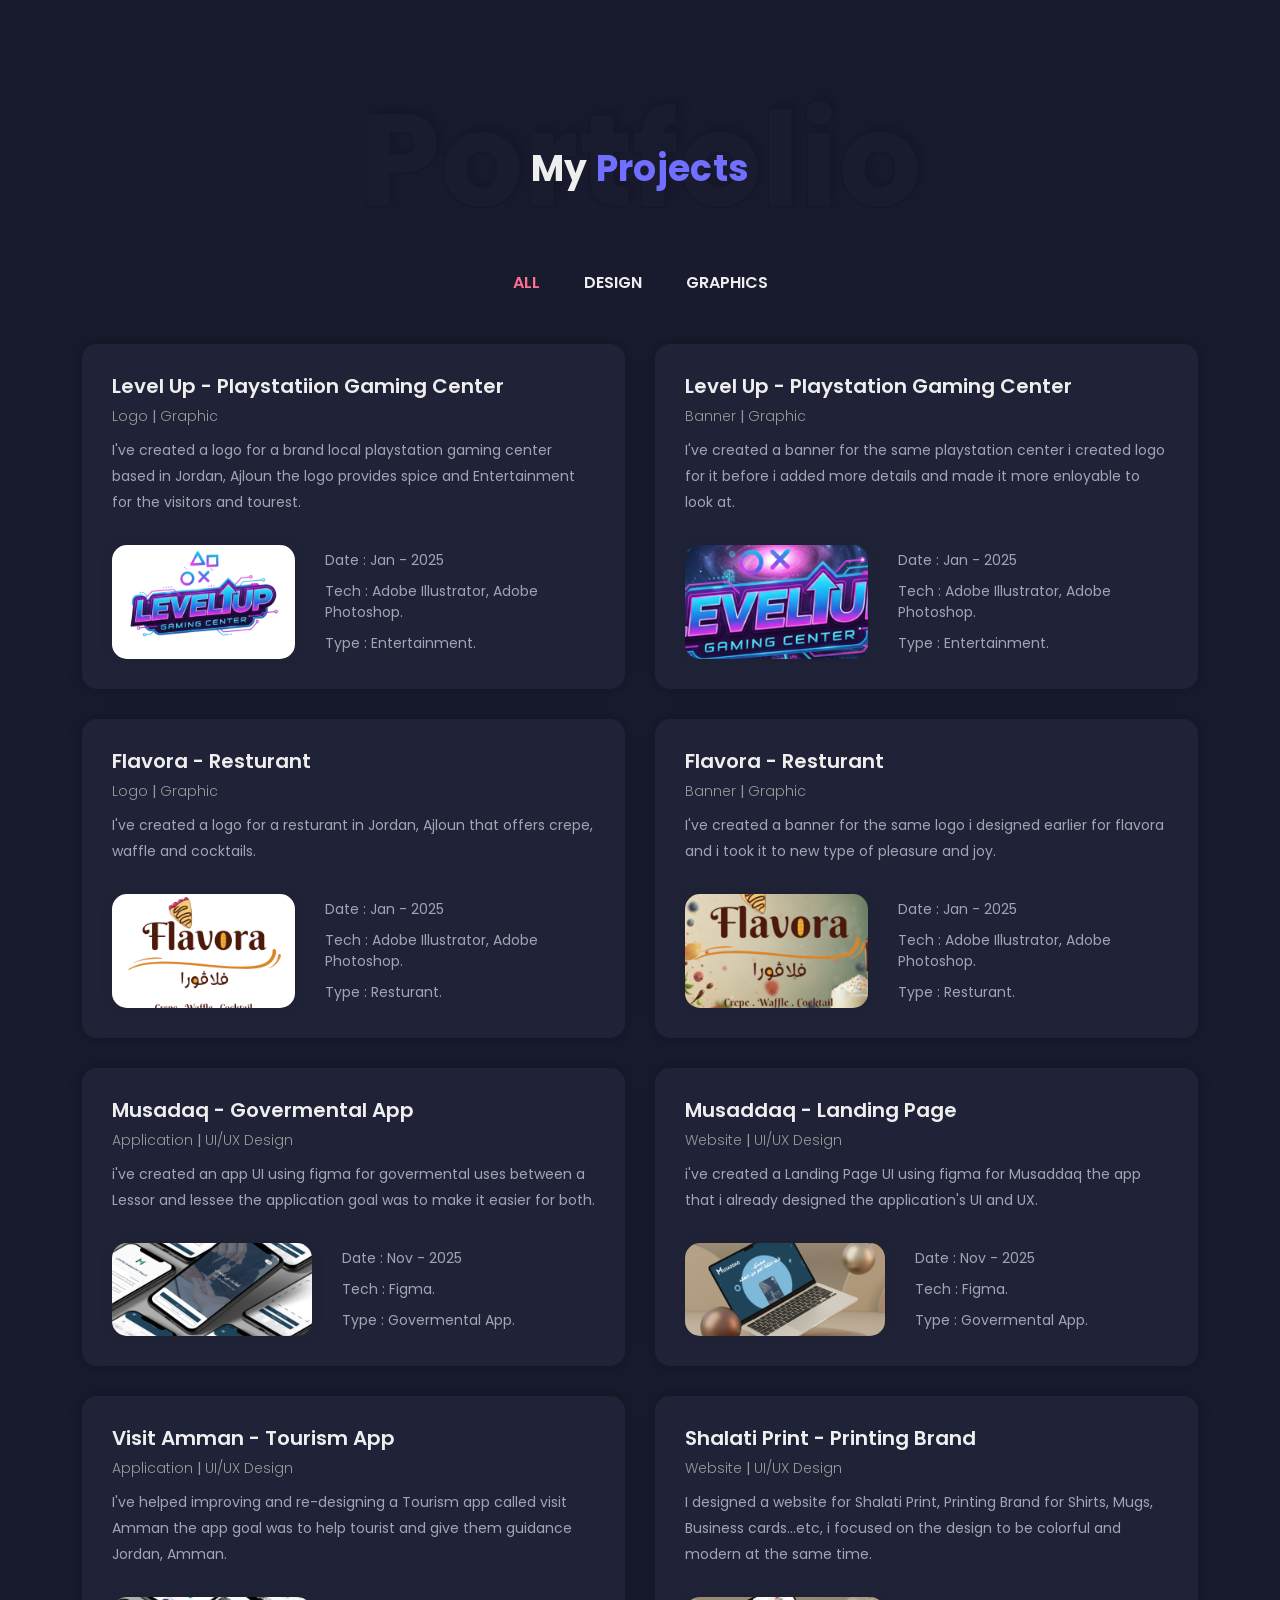
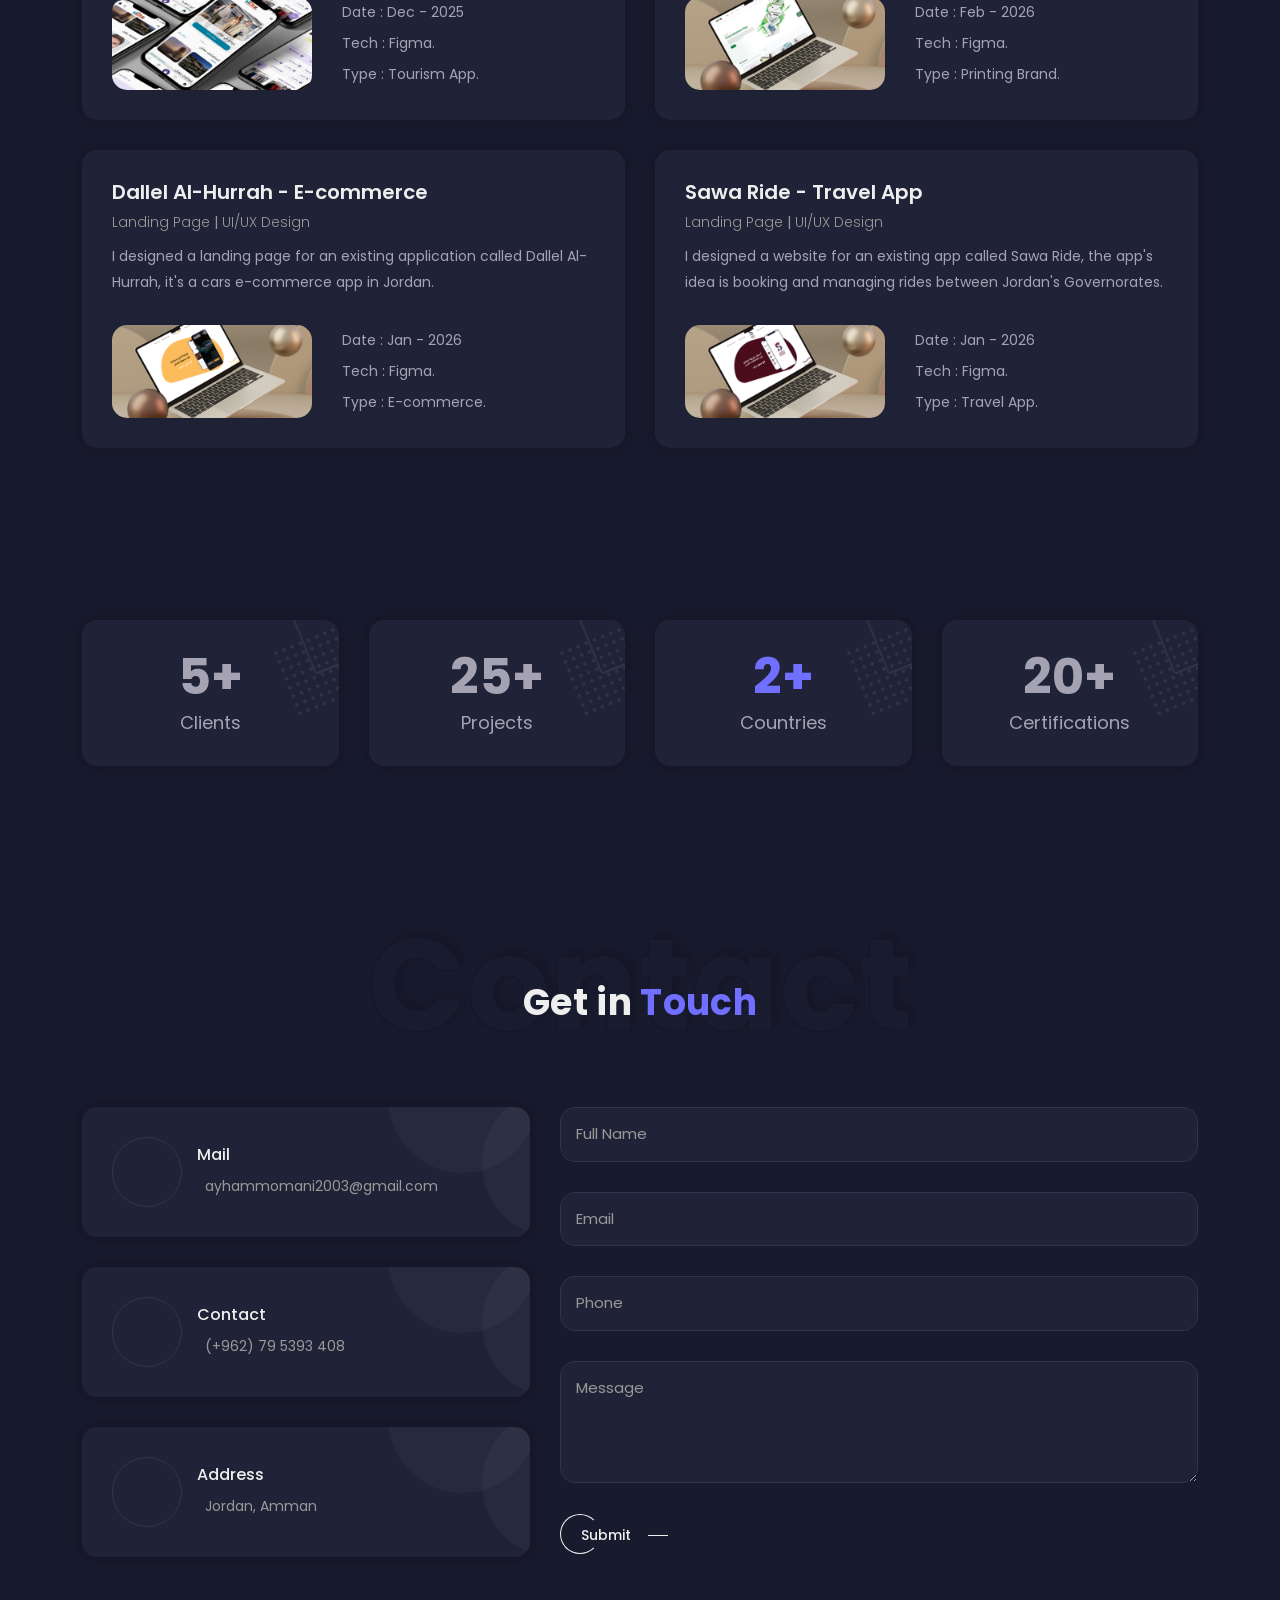
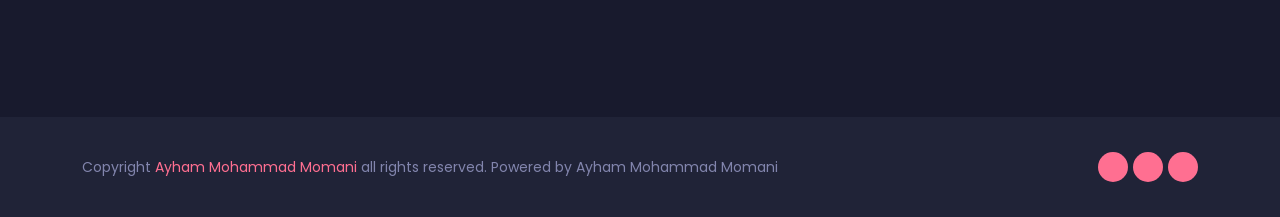
==== commit 26350a98: "Uploaded My Word & Modify My CV" ====
--- a/index.html
+++ b/index.html
@@ -498,7 +498,7 @@
                                                     </div>
                                                     <div class="ms-detail">
                                                         <ul>
-                                                            <li>Date : 1, Jan - 2025</li>
+                                                            <li>Date : Jan - 2025</li>
                                                            
                                                             <li>Tech : Adobe Illustrator, Adobe Photoshop.</li>
                                                             <li>Type : Entertainment.</li>
@@ -530,7 +530,7 @@
                                                     </div>
                                                     <div class="ms-detail">
                                                         <ul>
-                                                             <li>Date : 1, Jan - 2025</li>
+                                                             <li>Date : Jan - 2025</li>
                                                            
                                                             <li>Tech : Adobe Illustrator, Adobe Photoshop.</li>
                                                             <li>Type : Entertainment.</li>
@@ -562,7 +562,7 @@
                                                     </div>
                                                     <div class="ms-detail">
                                                         <ul>
-                                                            <li>Date : 1, Jan - 2025</li>
+                                                            <li>Date : Jan - 2025</li>
                                                            
                                                             <li>Tech : Adobe Illustrator, Adobe Photoshop.</li>
                                                             <li>Type : Resturant.</li>
@@ -593,7 +593,7 @@
                                                     </div>
                                                     <div class="ms-detail">
                                                         <ul>
-                                                            <li>Date : 1, Jan - 2025</li>
+                                                            <li>Date : Jan - 2025</li>
                                                            
                                                             <li>Tech : Adobe Illustrator, Adobe Photoshop.</li>
                                                             <li>Type : Resturant.</li>
@@ -625,7 +625,7 @@
                                                     </div>
                                                     <div class="ms-detail">
                                                         <ul>
-                                                             <li>Date : 15, Nov - 2025</li>
+                                                             <li>Date : Nov - 2025</li>
                                                            
                                                             <li>Tech : Figma.</li>
                                                             <li>Type : Govermental App.</li>
@@ -635,6 +635,37 @@
                                                 </div>
                                             </div>
                                         </div>
+                                        <div class="col-lg-6 mix design">
+                                            <div class="ms-project-box">
+                                                <h3>Musaddaq - Landing Page</h3>
+                                                <div class="links">
+                                                    <a href="">Website</a> |
+                                                    <a href="">UI/UX Design</a>
+                                                </div>
+                                                <p>i've created a Landing Page UI using figma for Musaddaq the app that i already designed the application's UI and UX.
+                                                   
+                                                </p>
+                                                <div class="ms-info">
+                                                    <div class="portfolio-img">
+                                                        <a class="" data-fancybox="gallery"
+                                                            href="assets/img/portfolio/Mu2.png"
+                                                            style="background-image: url(assets/img/portfolio/Mu22.png)">
+                                                            <span class="overlay">+</span>
+                                                        </a>
+                                                    </div>
+                                                    <div class="ms-detail">
+                                                        <ul>
+                                                             <li>Date : Nov - 2025</li>
+                                                           
+                                                            <li>Tech : Figma.</li>
+                                                            <li>Type : Govermental App.</li>
+                                                        </ul>
+
+                                                    </div>
+                                                </div>
+                                            </div>
+                                        </div>
+                                        
                                         <div class="col-lg-6 mix design">
                                             <div class="ms-project-box">
                                                 <h3>Visit Amman - Tourism App</h3>
@@ -656,10 +687,103 @@
                                                     </div>
                                                     <div class="ms-detail">
                                                         <ul>
-                                                             <li>Date : 5, Dec - 2025</li>
+                                                             <li>Date : Dec - 2025</li>
                                                            
                                                             <li>Tech : Figma.</li>
                                                             <li>Type : Tourism App.</li>
+                                                        </ul>
+
+                                                    </div>
+                                                </div>
+                                            </div>
+                                        </div>
+                                        <div class="col-lg-6 mix design">
+                                            <div class="ms-project-box">
+                                                <h3>Shalati Print - Printing Brand</h3>
+                                                <div class="links">
+                                                    <a href="">Website</a> |
+                                                    <a href="">UI/UX Design</a>
+                                                </div>
+                                                <p>I designed a website for Shalati Print, Printing Brand for Shirts, Mugs, Business cards...etc,
+                                                    i focused on the design to be colorful and modern at the same time.
+                                                   
+                                                </p>
+                                                <div class="ms-info">
+                                                    <div class="portfolio-img">
+                                                        <a class="" data-fancybox="gallery"
+                                                            href="assets/img/portfolio/Shalati1.png"
+                                                            style="background-image: url(assets/img/portfolio/Shalati11.png)">
+                                                            <span class="overlay">+</span>
+                                                        </a>
+                                                    </div>
+                                                    <div class="ms-detail">
+                                                        <ul>
+                                                             <li>Date : Feb - 2026</li>
+                                                           
+                                                            <li>Tech : Figma.</li>
+                                                            <li>Type : Printing Brand.</li>
+                                                        </ul>
+
+                                                    </div>
+                                                </div>
+                                            </div>
+                                        </div>
+
+                                        <div class="col-lg-6 mix design">
+                                            <div class="ms-project-box">
+                                                <h3>Dallel Al-Hurrah - E-commerce</h3>
+                                                <div class="links">
+                                                    <a href="">Landing Page</a> |
+                                                    <a href="">UI/UX Design</a>
+                                                </div>
+                                                <p>I designed a landing page for an existing application called Dallel Al-Hurrah, it's a cars e-commerce app in Jordan.
+                                                   
+                                                </p>
+                                                <div class="ms-info">
+                                                    <div class="portfolio-img">
+                                                        <a class="" data-fancybox="gallery"
+                                                            href="assets/img/portfolio/Da3.png"
+                                                            style="background-image: url(assets/img/portfolio/Da33.png)">
+                                                            <span class="overlay">+</span>
+                                                        </a>
+                                                    </div>
+                                                    <div class="ms-detail">
+                                                        <ul>
+                                                             <li>Date : Jan - 2026</li>
+                                                           
+                                                            <li>Tech : Figma.</li>
+                                                            <li>Type : E-commerce.</li>
+                                                        </ul>
+
+                                                    </div>
+                                                </div>
+                                            </div>
+                                        </div>
+
+                                        <div class="col-lg-6 mix design">
+                                            <div class="ms-project-box">
+                                                <h3>Sawa Ride - Travel App</h3>
+                                                <div class="links">
+                                                    <a href="">Landing Page</a> |
+                                                    <a href="">UI/UX Design</a>
+                                                </div>
+                                                <p>I designed a website for an existing app called Sawa Ride, the app's idea is booking and managing rides between Jordan's Governorates.
+                                                   
+                                                </p>
+                                                <div class="ms-info">
+                                                    <div class="portfolio-img">
+                                                        <a class="" data-fancybox="gallery"
+                                                            href="assets/img/portfolio/Sa2.png"
+                                                            style="background-image: url(assets/img/portfolio/Sa22.png)">
+                                                            <span class="overlay">+</span>
+                                                        </a>
+                                                    </div>
+                                                    <div class="ms-detail">
+                                                        <ul>
+                                                             <li>Date : Jan - 2026</li>
+                                                           
+                                                            <li>Tech : Figma.</li>
+                                                            <li>Type : Travel App.</li>
                                                         </ul>
 
                                                     </div>
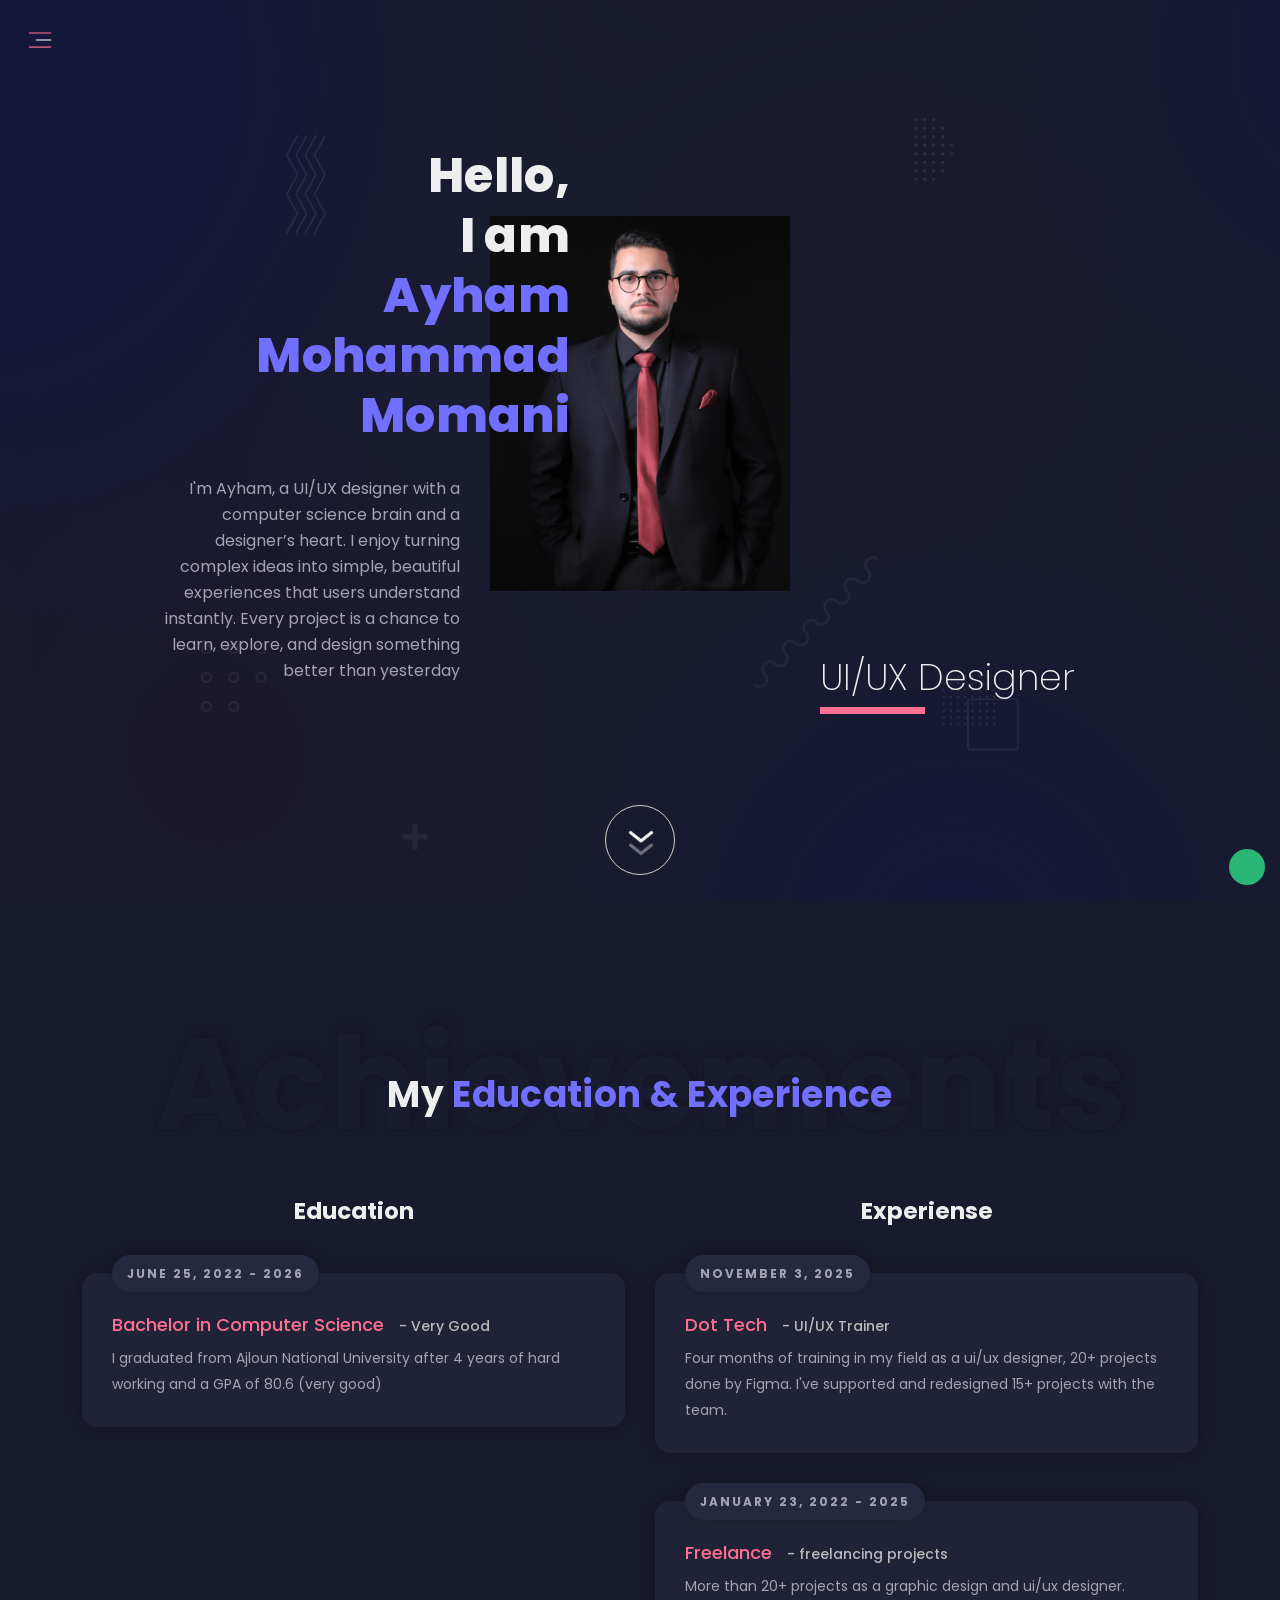
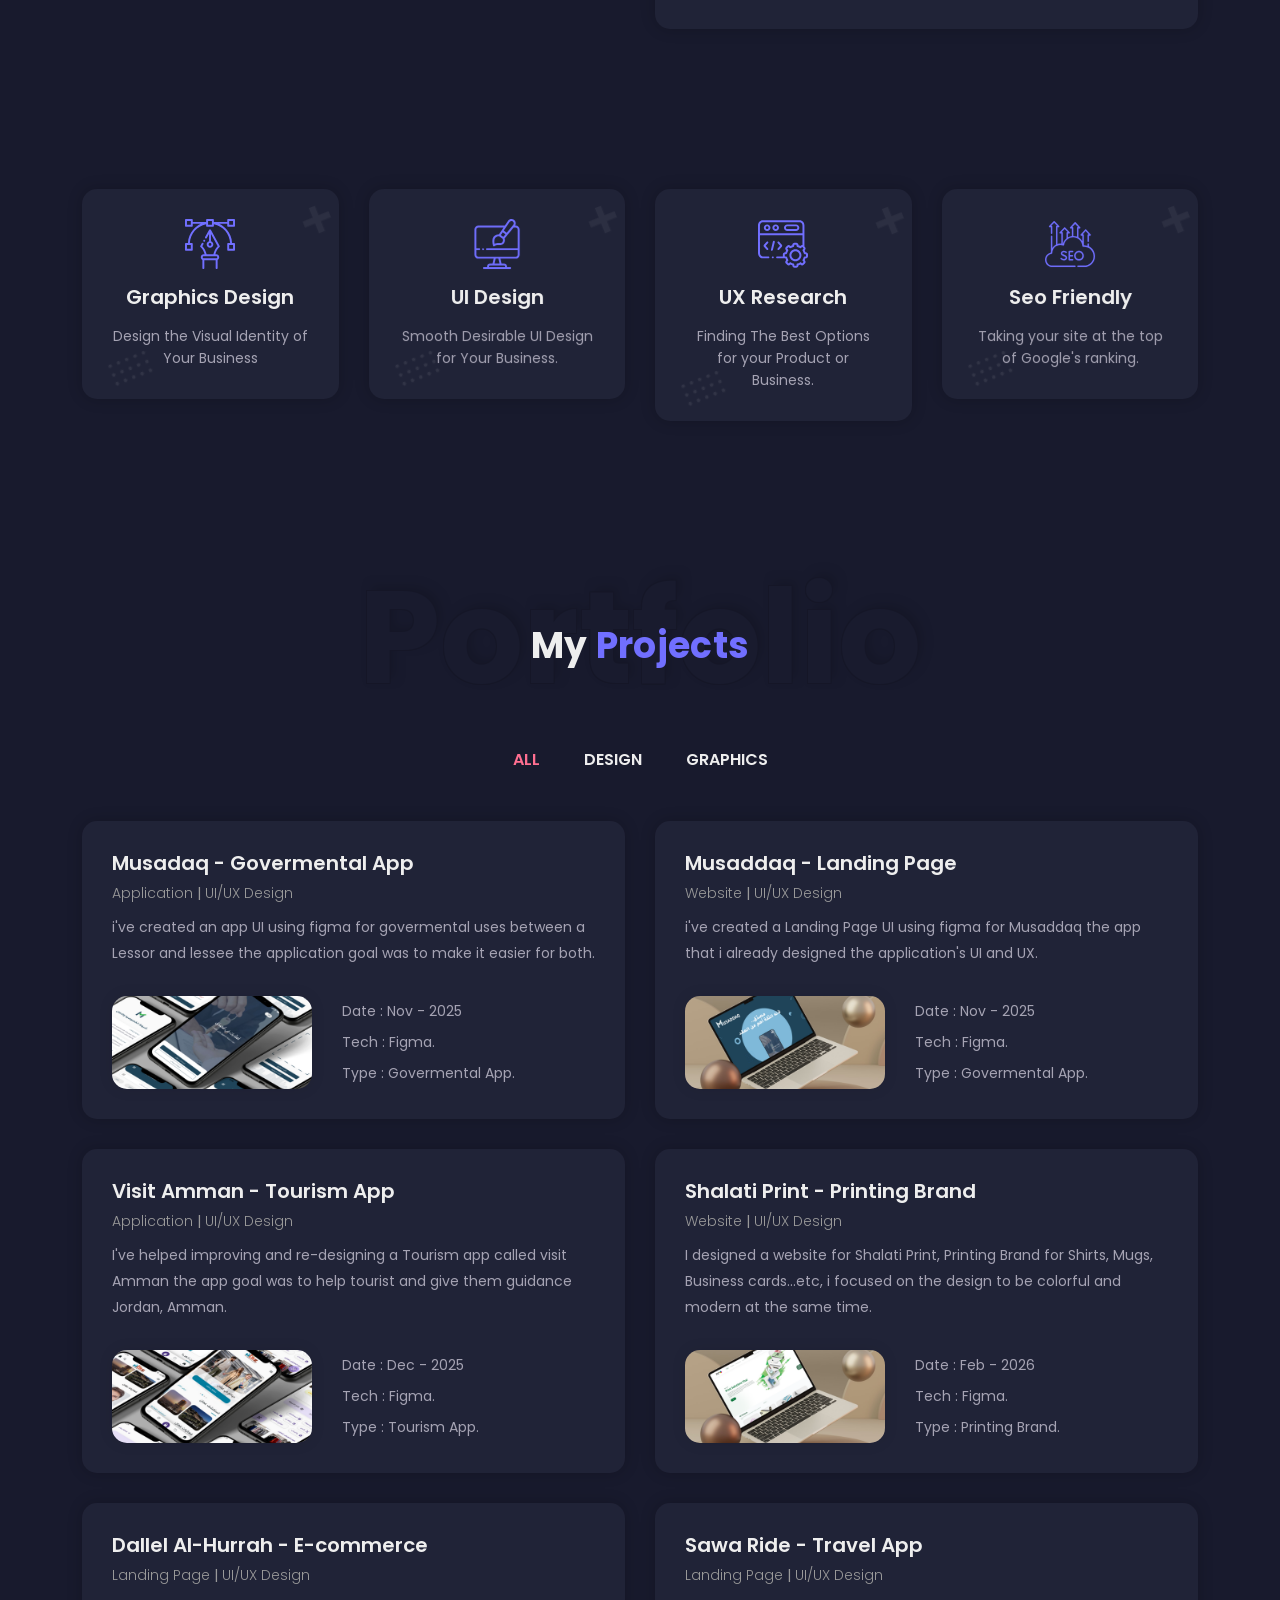
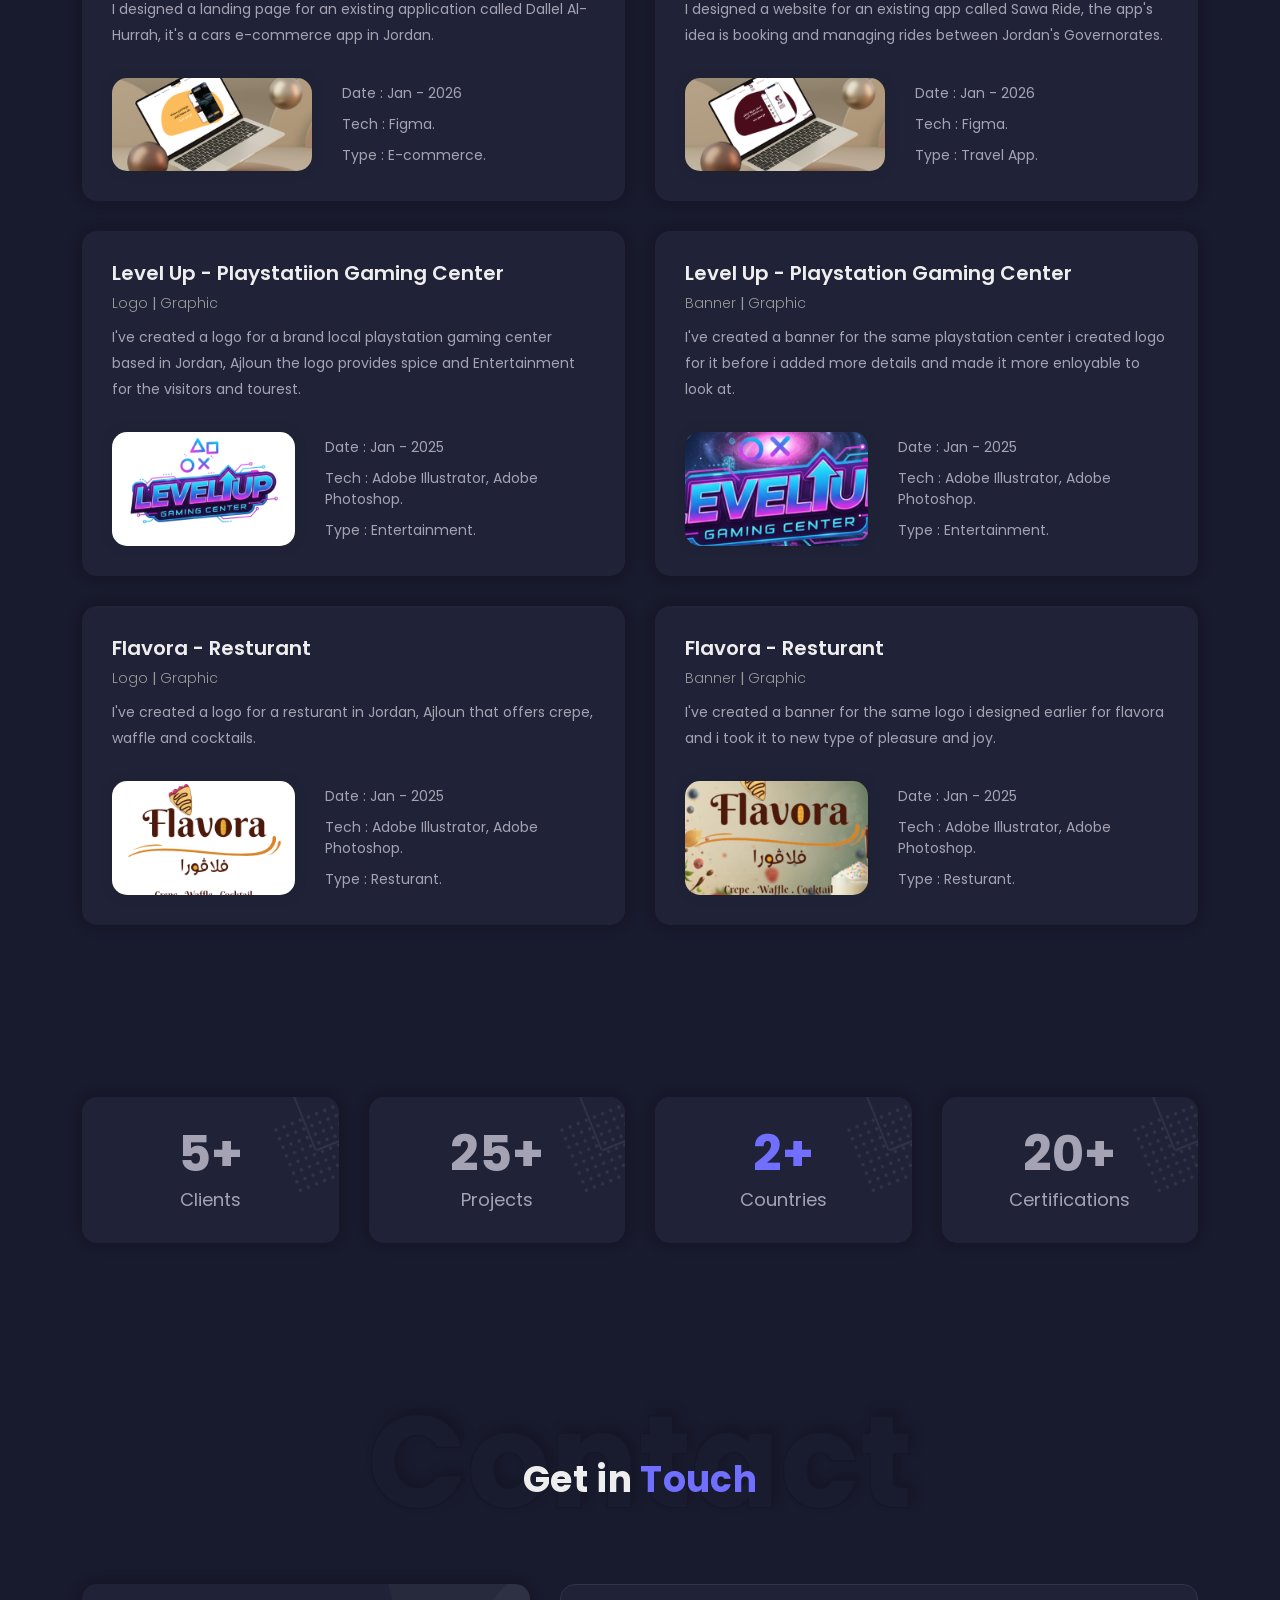
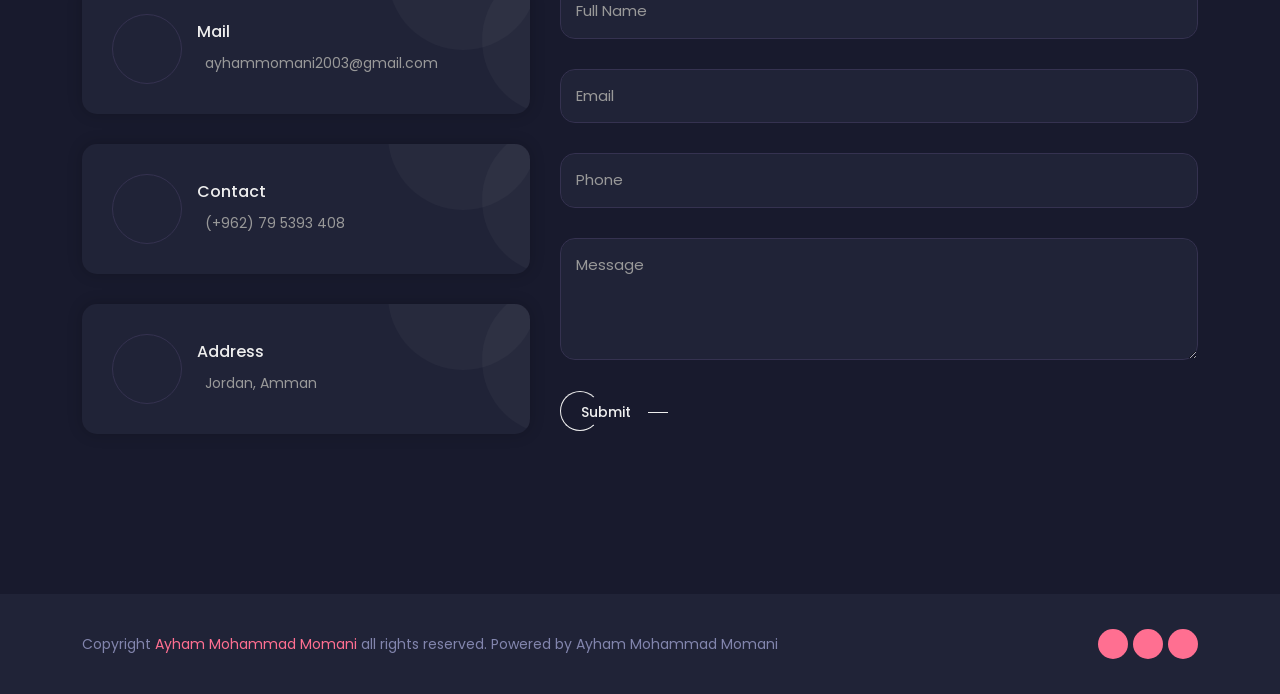
==== commit f126503a: "Edits" ====
--- a/index.html
+++ b/index.html
@@ -162,13 +162,7 @@
                              I enjoy turning complex ideas into simple, beautiful experiences that users understand instantly.
                               Every project is a chance to learn, explore, and design something better than yesterday</p>
                               
-                        <a href="/assets/files/CV.pdf"
-   download="Ayham_Mohammad_CV.pdf"
-   class="ms-learn-more-right"
-   role="button"
-   aria-label="Download CV">
-  <span class="text">Download CV</span>
-</a>
+                        
                     </div>
                     <div class="ms-hero-img">
                         <div class="ms-card" data-tilt>
@@ -182,7 +176,7 @@
                 <div class="art"></div>
             </div>
         </div>
-        <div class="scroll-next" data-scroll="about">
+        <div class="scroll-next" data-scroll="experience">
             <div class="ms-container">
                 <span class="menu">
                     <span class="text"></span>
@@ -194,95 +188,7 @@
     </section>
     <!-- Hero End -->
 
-    <!-- About section -->
-    <section id="about" class="ms-about padding-tb-80 sec-bg">
-        <div class="container">
-            <div class="row">
-                <div class="section-title">
-                    <h2>About<span> Me</span></h2>
-                    <span class="ligh-title">About</span>
-                </div>
-                <div class="col-lg-6">
-                    <div class="ms-about-detail m-b-991">
-                        <h4>Creativity flows where curiosity leads.</h4>
-                        <p class="ms-text">I&#8217;m a UI/UX designer and Computer Science student who blends design intuition with technical understanding to create meaningful digital experiences.
-
-With a passion for problem-solving, I craft interfaces that are thoughtful, intuitive, and aligned with real user needs. I focus on clarity, usability, and aesthetics &#8212; ensuring every design not only looks good but also works seamlessly.
-
-I work across mobile and web, transforming ideas into structured, user-centered product experiences. From wireframes to polished visuals, I aim to help brands and products communicate better, connect deeper, and leave a strong impression.
-
-Every project is an opportunity to create, learn, and push my craft further &#8212; and I&#8217;m always excited to explore new ideas and innovative design solutions.</p>
-                       
-                        <div class="ms-about-info">
-                            <ul class="m-r-30">
-                                <li><span class="title">Full Name<b>:</b></span>Ayham Mohammad Momani</li>
-                                <li><span class="title">Age<b>:</b></span>22 Years</li>
-                                <li><span class="title">Language<b>:</b></span>Arabic, English</li>
-                                <li><span class="title">Phone No<b>:</b></span>+962 79 5393 408</li>
-                                <li><span class="title">Email<b>:</b></span>ayhammomani2003@gmail.com</li>
-                                <li><span class="title">Address<b>:</b></span><span>Jordan, Amman</span></li>
-                            </ul>
-                        </div>
-                    </div>
-                </div>
-                <div class="col-lg-6">
-                    <div class="ms-skill-progress">
-                        <div class="row m-b-minus-30px">
-                            <div class="col-md-6">
-                                <div class="ms-box">
-                                    <svg class="progress noselect" data-progress="87" x="0px" y="0px"
-                                        viewBox="0 0 80 80">
-                                        <path class="track" d="M5,40a35,35 0 1,0 70,0a35,35 0 1,0 -70,0" />
-                                        <path class="fill" d="M5,40a35,35 0 1,0 70,0a35,35 0 1,0 -70,0" />
-                                        <text class="value" x="50%" y="58%">0%</text>
-                                    </svg>
-                                    <h3>Graphic Design</h3>
-                                    <p>Experienced in using graphic design tools</p>
-                                </div>
-                            </div>
-                            <div class="col-md-6">
-                                <div class="ms-box">
-                                    <svg class="progress noselect" data-progress="80" x="0px" y="0px"
-                                        viewBox="0 0 80 80">
-                                        <path class="track" d="M5,40a35,35 0 1,0 70,0a35,35 0 1,0 -70,0" />
-                                        <path class="fill" d="M5,40a35,35 0 1,0 70,0a35,35 0 1,0 -70,0" />
-                                        <text class="value" x="50%" y="58%">0%</text>
-                                    </svg>
-                                    <h3>Communication</h3>
-                                    <p>Great communication skills with clients and employees.</p>
-                                </div>
-                            </div>
-                            <div class="col-md-6">
-                                <div class="ms-box">
-                                    <svg class="progress active noselect" data-progress="95" x="0px" y="0px"
-                                        viewBox="0 0 80 80">
-                                        <path class="track" d="M5,40a35,35 0 1,0 70,0a35,35 0 1,0 -70,0" />
-                                        <path class="fill" d="M5,40a35,35 0 1,0 70,0a35,35 0 1,0 -70,0" />
-                                        <text class="value" x="50%" y="58%">0%</text>
-                                    </svg>
-                                    <h3>Figma</h3>
-                                    <p>Over 50+ projects and pages for websites and apps using figma.</p>
-                                </div>
-                            </div>
-                            <div class="col-md-6">
-                                <div class="ms-box">
-                                    <svg class="progress noselect" data-progress="70" x="0px" y="0px"
-                                        viewBox="0 0 80 80">
-                                        <path class="track" d="M5,40a35,35 0 1,0 70,0a35,35 0 1,0 -70,0" />
-                                        <path class="fill" d="M5,40a35,35 0 1,0 70,0a35,35 0 1,0 -70,0" />
-                                        <text class="value" x="50%" y="58%">0%</text>
-                                    </svg>
-                                    <h3>Adobe</h3>
-                                    <p>A little experienced in adobe apps Photoshop, Illustrator, After Effect</p>
-                                </div>
-                            </div>
-                        </div>
-                    </div>
-                </div>
-            </div>
-        </div>
-    </section>
-    <!-- About section End -->
+    
 
     <!-- Start Experience & Education section -->
     <section id="experience" class="ms-experience padding-tb-80">
@@ -474,7 +380,196 @@
                                     </ul>
                                 </div>
                             </div>
-                            <div class="col-md-12 col-sm-12">
+                            
+                                        <div class="col-lg-6 mix design">
+                                            <div class="ms-project-box">
+                                                <h3>Musadaq - Govermental App</h3>
+                                                <div class="links">
+                                                    <a href="">Application</a> |
+                                                    <a href="">UI/UX Design</a>
+                                                </div>
+                                                <p>i've created an app UI using figma for govermental uses between a Lessor and lessee 
+                                                    the application goal was to make it easier for both.
+                                                   
+                                                </p>
+                                                <div class="ms-info">
+                                                    <div class="portfolio-img">
+                                                        <a class="" data-fancybox="gallery"
+                                                            href="assets/img/portfolio/5.png"
+                                                            style="background-image: url(assets/img/portfolio/55.png)">
+                                                            <span class="overlay">+</span>
+                                                        </a>
+                                                    </div>
+                                                    <div class="ms-detail">
+                                                        <ul>
+                                                             <li>Date : Nov - 2025</li>
+                                                           
+                                                            <li>Tech : Figma.</li>
+                                                            <li>Type : Govermental App.</li>
+                                                        </ul>
+
+                                                    </div>
+                                                </div>
+                                            </div>
+                                        </div>
+                                        <div class="col-lg-6 mix design">
+                                            <div class="ms-project-box">
+                                                <h3>Musaddaq - Landing Page</h3>
+                                                <div class="links">
+                                                    <a href="">Website</a> |
+                                                    <a href="">UI/UX Design</a>
+                                                </div>
+                                                <p>i've created a Landing Page UI using figma for Musaddaq the app that i already designed the application's UI and UX.
+                                                   
+                                                </p>
+                                                <div class="ms-info">
+                                                    <div class="portfolio-img">
+                                                        <a class="" data-fancybox="gallery"
+                                                            href="assets/img/portfolio/Mu2.png"
+                                                            style="background-image: url(assets/img/portfolio/Mu22.png)">
+                                                            <span class="overlay">+</span>
+                                                        </a>
+                                                    </div>
+                                                    <div class="ms-detail">
+                                                        <ul>
+                                                             <li>Date : Nov - 2025</li>
+                                                           
+                                                            <li>Tech : Figma.</li>
+                                                            <li>Type : Govermental App.</li>
+                                                        </ul>
+
+                                                    </div>
+                                                </div>
+                                            </div>
+                                        </div>
+                                        
+                                        <div class="col-lg-6 mix design">
+                                            <div class="ms-project-box">
+                                                <h3>Visit Amman - Tourism App</h3>
+                                                <div class="links">
+                                                    <a href="">Application</a> |
+                                                    <a href="">UI/UX Design</a>
+                                                </div>
+                                                <p>I've helped improving and re-designing a Tourism app called visit Amman 
+                                                    the app goal was to help tourist and give them guidance Jordan, Amman.
+                                                   
+                                                </p>
+                                                <div class="ms-info">
+                                                    <div class="portfolio-img">
+                                                        <a class="" data-fancybox="gallery"
+                                                            href="assets/img/portfolio/6.png"
+                                                            style="background-image: url(assets/img/portfolio/66.png)">
+                                                            <span class="overlay">+</span>
+                                                        </a>
+                                                    </div>
+                                                    <div class="ms-detail">
+                                                        <ul>
+                                                             <li>Date : Dec - 2025</li>
+                                                           
+                                                            <li>Tech : Figma.</li>
+                                                            <li>Type : Tourism App.</li>
+                                                        </ul>
+
+                                                    </div>
+                                                </div>
+                                            </div>
+                                        </div>
+                                        <div class="col-lg-6 mix design">
+                                            <div class="ms-project-box">
+                                                <h3>Shalati Print - Printing Brand</h3>
+                                                <div class="links">
+                                                    <a href="">Website</a> |
+                                                    <a href="">UI/UX Design</a>
+                                                </div>
+                                                <p>I designed a website for Shalati Print, Printing Brand for Shirts, Mugs, Business cards...etc,
+                                                    i focused on the design to be colorful and modern at the same time.
+                                                   
+                                                </p>
+                                                <div class="ms-info">
+                                                    <div class="portfolio-img">
+                                                        <a class="" data-fancybox="gallery"
+                                                            href="assets/img/portfolio/Shalati1.png"
+                                                            style="background-image: url(assets/img/portfolio/Shalati11.png)">
+                                                            <span class="overlay">+</span>
+                                                        </a>
+                                                    </div>
+                                                    <div class="ms-detail">
+                                                        <ul>
+                                                             <li>Date : Feb - 2026</li>
+                                                           
+                                                            <li>Tech : Figma.</li>
+                                                            <li>Type : Printing Brand.</li>
+                                                        </ul>
+
+                                                    </div>
+                                                </div>
+                                            </div>
+                                        </div>
+
+                                        <div class="col-lg-6 mix design">
+                                            <div class="ms-project-box">
+                                                <h3>Dallel Al-Hurrah - E-commerce</h3>
+                                                <div class="links">
+                                                    <a href="">Landing Page</a> |
+                                                    <a href="">UI/UX Design</a>
+                                                </div>
+                                                <p>I designed a landing page for an existing application called Dallel Al-Hurrah, it's a cars e-commerce app in Jordan.
+                                                   
+                                                </p>
+                                                <div class="ms-info">
+                                                    <div class="portfolio-img">
+                                                        <a class="" data-fancybox="gallery"
+                                                            href="assets/img/portfolio/Da3.png"
+                                                            style="background-image: url(assets/img/portfolio/Da33.png)">
+                                                            <span class="overlay">+</span>
+                                                        </a>
+                                                    </div>
+                                                    <div class="ms-detail">
+                                                        <ul>
+                                                             <li>Date : Jan - 2026</li>
+                                                           
+                                                            <li>Tech : Figma.</li>
+                                                            <li>Type : E-commerce.</li>
+                                                        </ul>
+
+                                                    </div>
+                                                </div>
+                                            </div>
+                                        </div>
+
+                                        <div class="col-lg-6 mix design">
+                                            <div class="ms-project-box">
+                                                <h3>Sawa Ride - Travel App</h3>
+                                                <div class="links">
+                                                    <a href="">Landing Page</a> |
+                                                    <a href="">UI/UX Design</a>
+                                                </div>
+                                                <p>I designed a website for an existing app called Sawa Ride, the app's idea is booking and managing rides between Jordan's Governorates.
+                                                   
+                                                </p>
+                                                <div class="ms-info">
+                                                    <div class="portfolio-img">
+                                                        <a class="" data-fancybox="gallery"
+                                                            href="assets/img/portfolio/Sa2.png"
+                                                            style="background-image: url(assets/img/portfolio/Sa22.png)">
+                                                            <span class="overlay">+</span>
+                                                        </a>
+                                                    </div>
+                                                    <div class="ms-detail">
+                                                        <ul>
+                                                             <li>Date : Jan - 2026</li>
+                                                           
+                                                            <li>Tech : Figma.</li>
+                                                            <li>Type : Travel App.</li>
+                                                        </ul>
+
+                                                    </div>
+                                                    
+                                                </div>
+
+                                            </div>
+                                        </div>
+                                        <div class="col-md-12 col-sm-12">
                                 <div class="portfolio-content-items">
                                     <div class="row m-b-minus-30px">
                                         <div class="col-lg-6 mix graphics templates">
@@ -601,192 +696,6 @@
 
                                                     </div>
                                                     
-                                                </div>
-                                            </div>
-                                        </div>
-                                        <div class="col-lg-6 mix design">
-                                            <div class="ms-project-box">
-                                                <h3>Musadaq - Govermental App</h3>
-                                                <div class="links">
-                                                    <a href="">Application</a> |
-                                                    <a href="">UI/UX Design</a>
-                                                </div>
-                                                <p>i've created an app UI using figma for govermental uses between a Lessor and lessee 
-                                                    the application goal was to make it easier for both.
-                                                   
-                                                </p>
-                                                <div class="ms-info">
-                                                    <div class="portfolio-img">
-                                                        <a class="" data-fancybox="gallery"
-                                                            href="assets/img/portfolio/5.png"
-                                                            style="background-image: url(assets/img/portfolio/55.png)">
-                                                            <span class="overlay">+</span>
-                                                        </a>
-                                                    </div>
-                                                    <div class="ms-detail">
-                                                        <ul>
-                                                             <li>Date : Nov - 2025</li>
-                                                           
-                                                            <li>Tech : Figma.</li>
-                                                            <li>Type : Govermental App.</li>
-                                                        </ul>
-
-                                                    </div>
-                                                </div>
-                                            </div>
-                                        </div>
-                                        <div class="col-lg-6 mix design">
-                                            <div class="ms-project-box">
-                                                <h3>Musaddaq - Landing Page</h3>
-                                                <div class="links">
-                                                    <a href="">Website</a> |
-                                                    <a href="">UI/UX Design</a>
-                                                </div>
-                                                <p>i've created a Landing Page UI using figma for Musaddaq the app that i already designed the application's UI and UX.
-                                                   
-                                                </p>
-                                                <div class="ms-info">
-                                                    <div class="portfolio-img">
-                                                        <a class="" data-fancybox="gallery"
-                                                            href="assets/img/portfolio/Mu2.png"
-                                                            style="background-image: url(assets/img/portfolio/Mu22.png)">
-                                                            <span class="overlay">+</span>
-                                                        </a>
-                                                    </div>
-                                                    <div class="ms-detail">
-                                                        <ul>
-                                                             <li>Date : Nov - 2025</li>
-                                                           
-                                                            <li>Tech : Figma.</li>
-                                                            <li>Type : Govermental App.</li>
-                                                        </ul>
-
-                                                    </div>
-                                                </div>
-                                            </div>
-                                        </div>
-                                        
-                                        <div class="col-lg-6 mix design">
-                                            <div class="ms-project-box">
-                                                <h3>Visit Amman - Tourism App</h3>
-                                                <div class="links">
-                                                    <a href="">Application</a> |
-                                                    <a href="">UI/UX Design</a>
-                                                </div>
-                                                <p>I've helped improving and re-designing a Tourism app called visit Amman 
-                                                    the app goal was to help tourist and give them guidance Jordan, Amman.
-                                                   
-                                                </p>
-                                                <div class="ms-info">
-                                                    <div class="portfolio-img">
-                                                        <a class="" data-fancybox="gallery"
-                                                            href="assets/img/portfolio/6.png"
-                                                            style="background-image: url(assets/img/portfolio/66.png)">
-                                                            <span class="overlay">+</span>
-                                                        </a>
-                                                    </div>
-                                                    <div class="ms-detail">
-                                                        <ul>
-                                                             <li>Date : Dec - 2025</li>
-                                                           
-                                                            <li>Tech : Figma.</li>
-                                                            <li>Type : Tourism App.</li>
-                                                        </ul>
-
-                                                    </div>
-                                                </div>
-                                            </div>
-                                        </div>
-                                        <div class="col-lg-6 mix design">
-                                            <div class="ms-project-box">
-                                                <h3>Shalati Print - Printing Brand</h3>
-                                                <div class="links">
-                                                    <a href="">Website</a> |
-                                                    <a href="">UI/UX Design</a>
-                                                </div>
-                                                <p>I designed a website for Shalati Print, Printing Brand for Shirts, Mugs, Business cards...etc,
-                                                    i focused on the design to be colorful and modern at the same time.
-                                                   
-                                                </p>
-                                                <div class="ms-info">
-                                                    <div class="portfolio-img">
-                                                        <a class="" data-fancybox="gallery"
-                                                            href="assets/img/portfolio/Shalati1.png"
-                                                            style="background-image: url(assets/img/portfolio/Shalati11.png)">
-                                                            <span class="overlay">+</span>
-                                                        </a>
-                                                    </div>
-                                                    <div class="ms-detail">
-                                                        <ul>
-                                                             <li>Date : Feb - 2026</li>
-                                                           
-                                                            <li>Tech : Figma.</li>
-                                                            <li>Type : Printing Brand.</li>
-                                                        </ul>
-
-                                                    </div>
-                                                </div>
-                                            </div>
-                                        </div>
-
-                                        <div class="col-lg-6 mix design">
-                                            <div class="ms-project-box">
-                                                <h3>Dallel Al-Hurrah - E-commerce</h3>
-                                                <div class="links">
-                                                    <a href="">Landing Page</a> |
-                                                    <a href="">UI/UX Design</a>
-                                                </div>
-                                                <p>I designed a landing page for an existing application called Dallel Al-Hurrah, it's a cars e-commerce app in Jordan.
-                                                   
-                                                </p>
-                                                <div class="ms-info">
-                                                    <div class="portfolio-img">
-                                                        <a class="" data-fancybox="gallery"
-                                                            href="assets/img/portfolio/Da3.png"
-                                                            style="background-image: url(assets/img/portfolio/Da33.png)">
-                                                            <span class="overlay">+</span>
-                                                        </a>
-                                                    </div>
-                                                    <div class="ms-detail">
-                                                        <ul>
-                                                             <li>Date : Jan - 2026</li>
-                                                           
-                                                            <li>Tech : Figma.</li>
-                                                            <li>Type : E-commerce.</li>
-                                                        </ul>
-
-                                                    </div>
-                                                </div>
-                                            </div>
-                                        </div>
-
-                                        <div class="col-lg-6 mix design">
-                                            <div class="ms-project-box">
-                                                <h3>Sawa Ride - Travel App</h3>
-                                                <div class="links">
-                                                    <a href="">Landing Page</a> |
-                                                    <a href="">UI/UX Design</a>
-                                                </div>
-                                                <p>I designed a website for an existing app called Sawa Ride, the app's idea is booking and managing rides between Jordan's Governorates.
-                                                   
-                                                </p>
-                                                <div class="ms-info">
-                                                    <div class="portfolio-img">
-                                                        <a class="" data-fancybox="gallery"
-                                                            href="assets/img/portfolio/Sa2.png"
-                                                            style="background-image: url(assets/img/portfolio/Sa22.png)">
-                                                            <span class="overlay">+</span>
-                                                        </a>
-                                                    </div>
-                                                    <div class="ms-detail">
-                                                        <ul>
-                                                             <li>Date : Jan - 2026</li>
-                                                           
-                                                            <li>Tech : Figma.</li>
-                                                            <li>Type : Travel App.</li>
-                                                        </ul>
-
-                                                    </div>
                                                 </div>
                                             </div>
                                         </div>
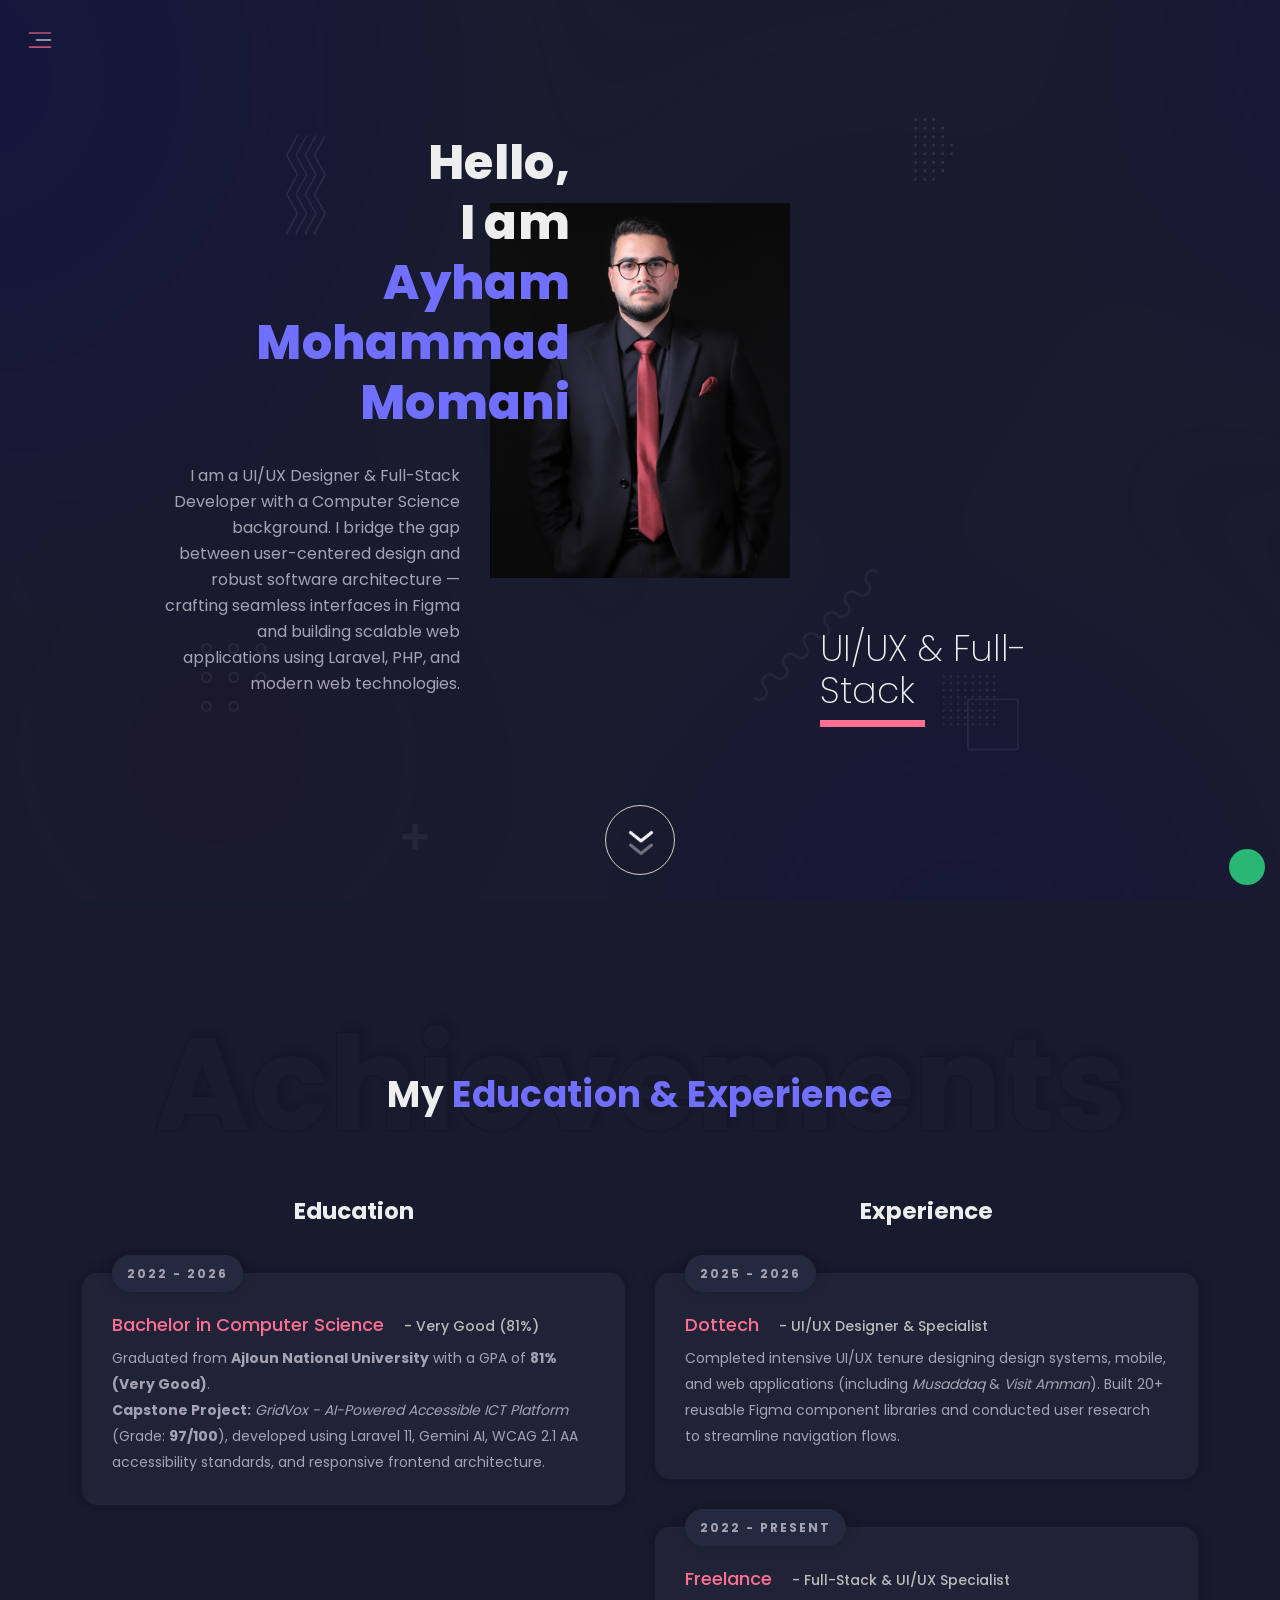
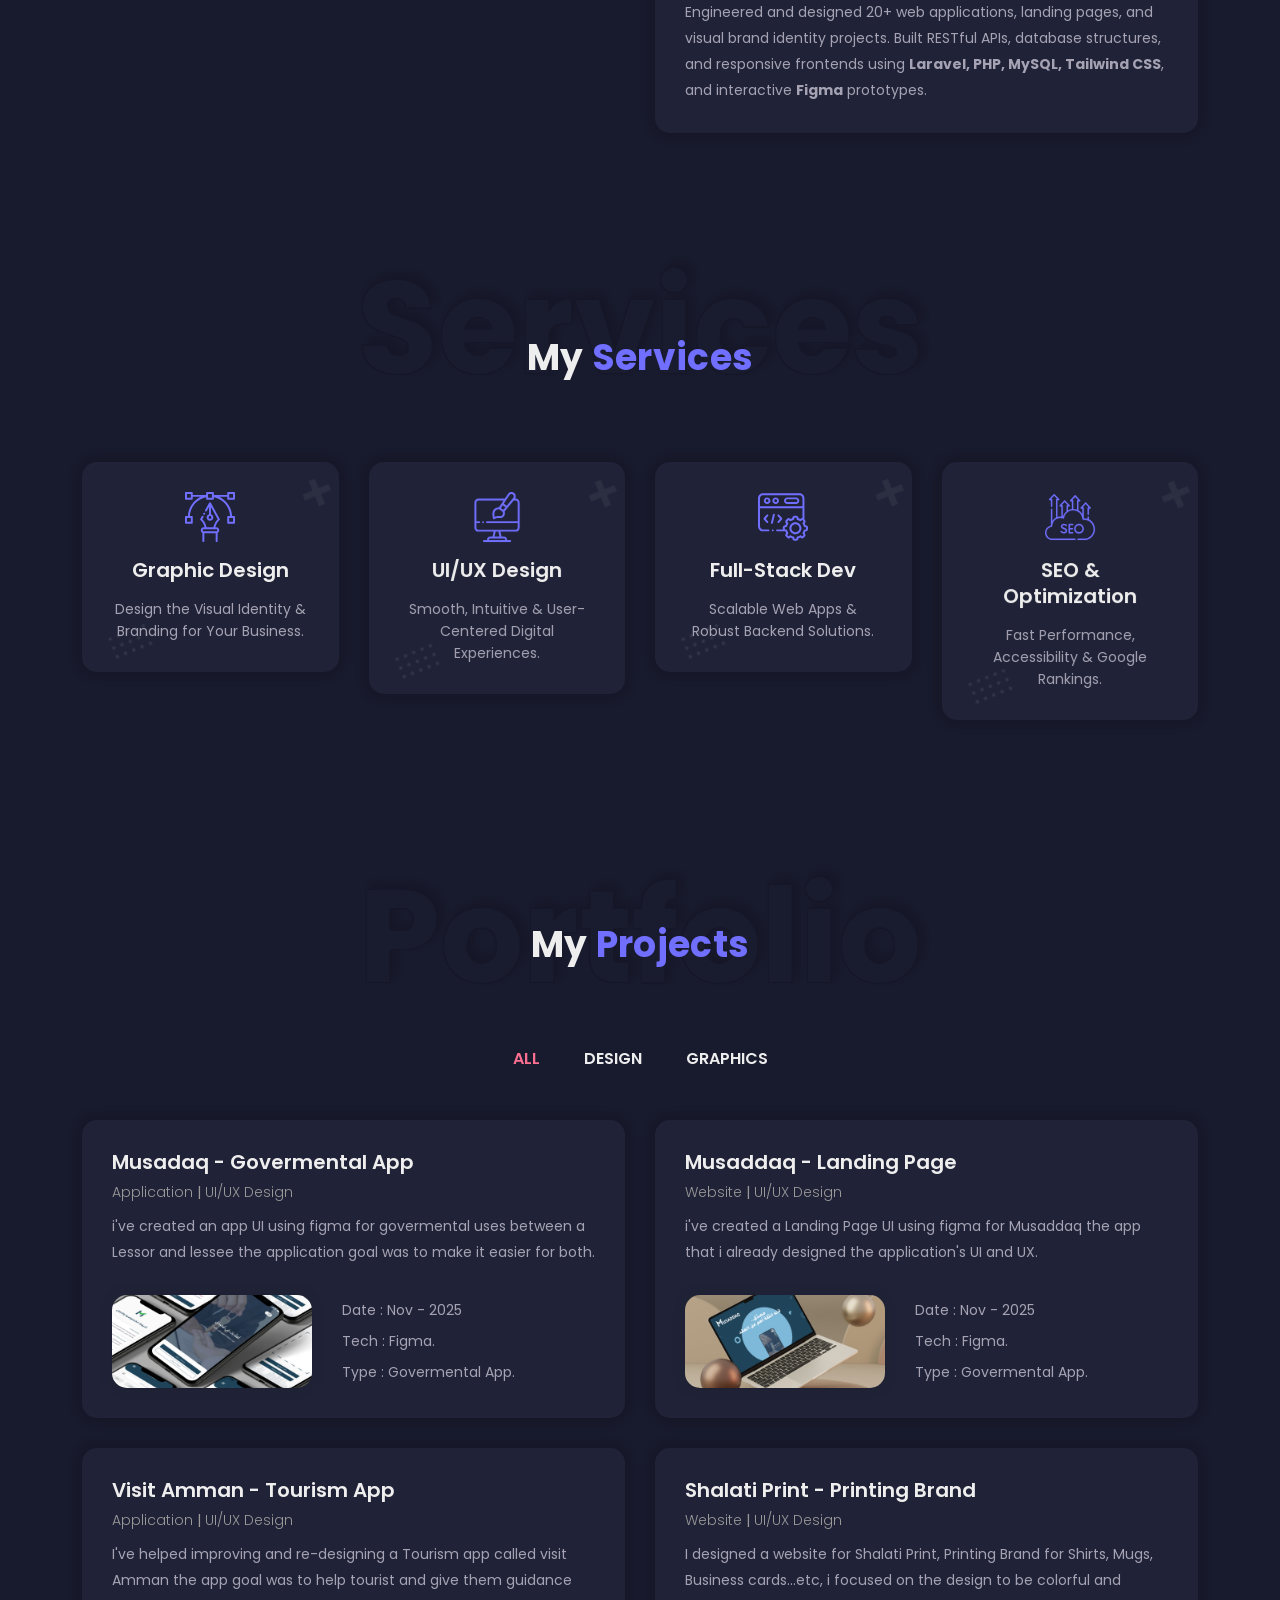
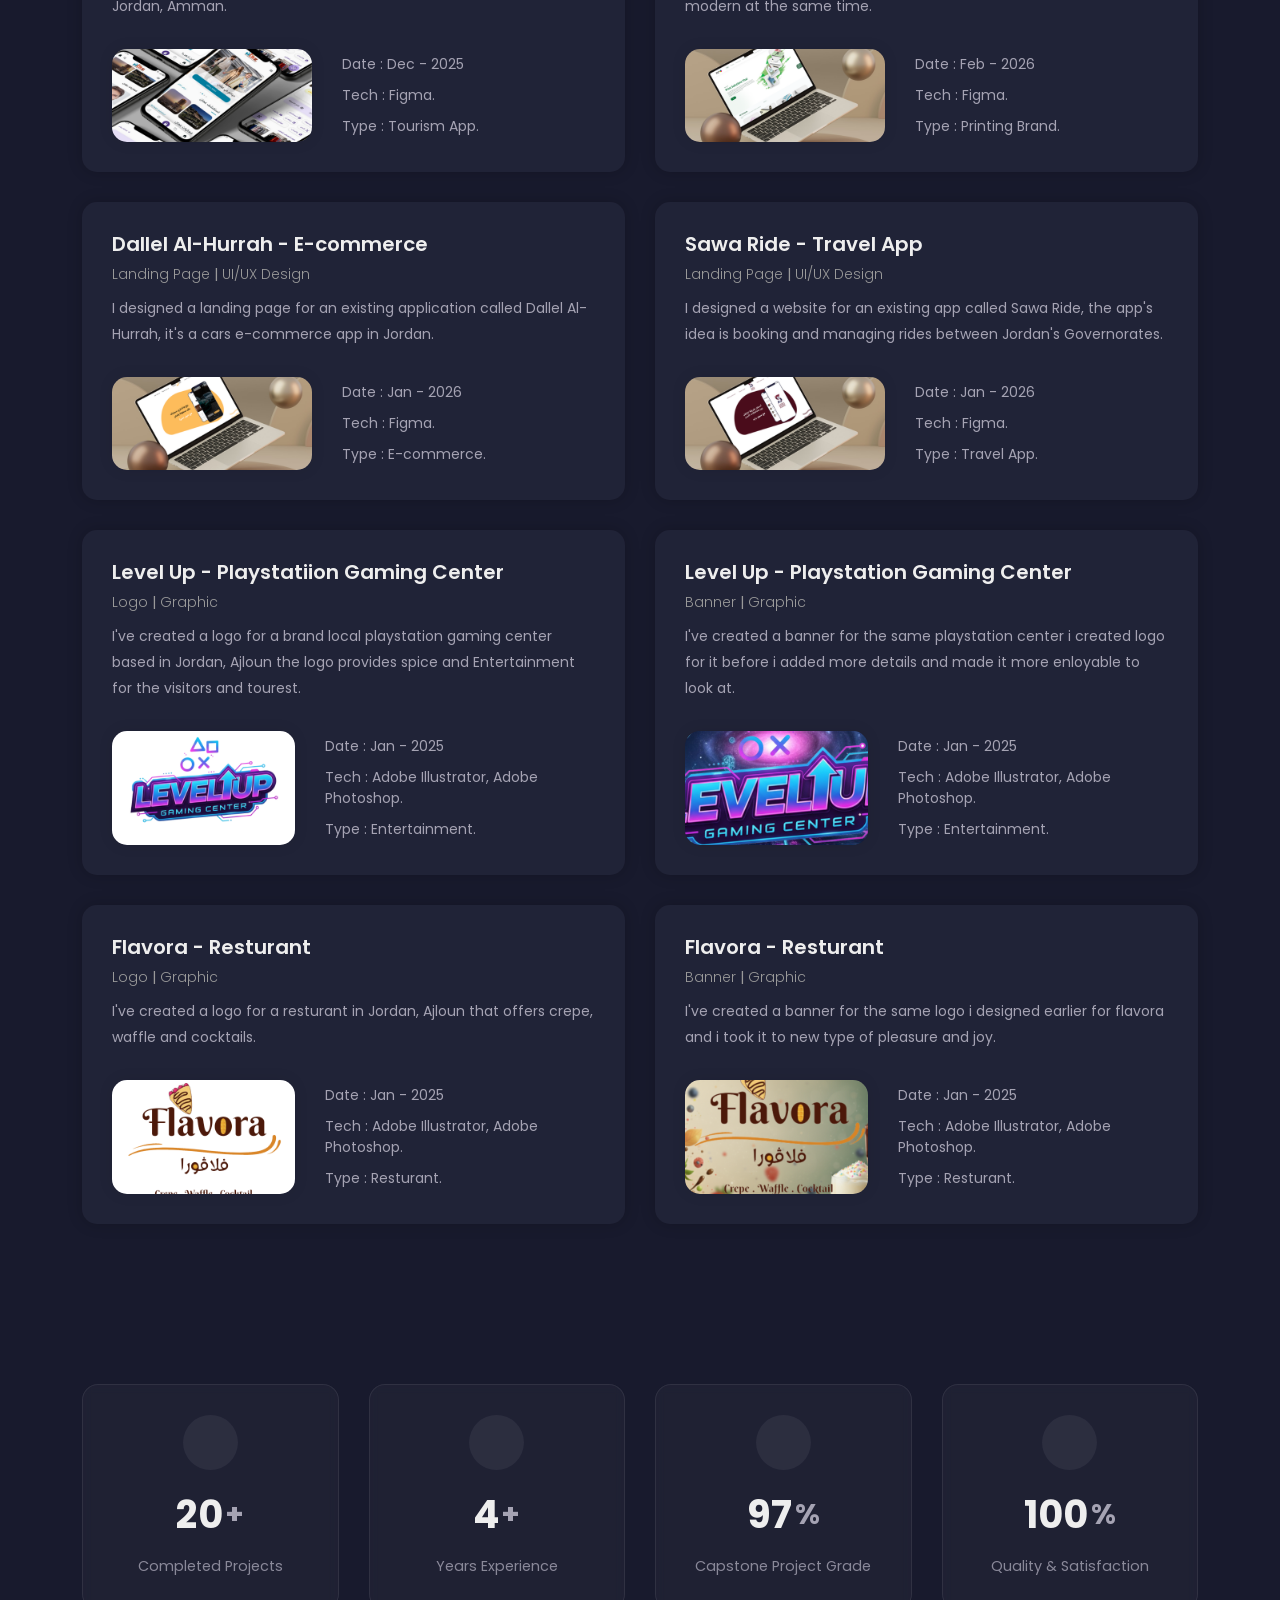
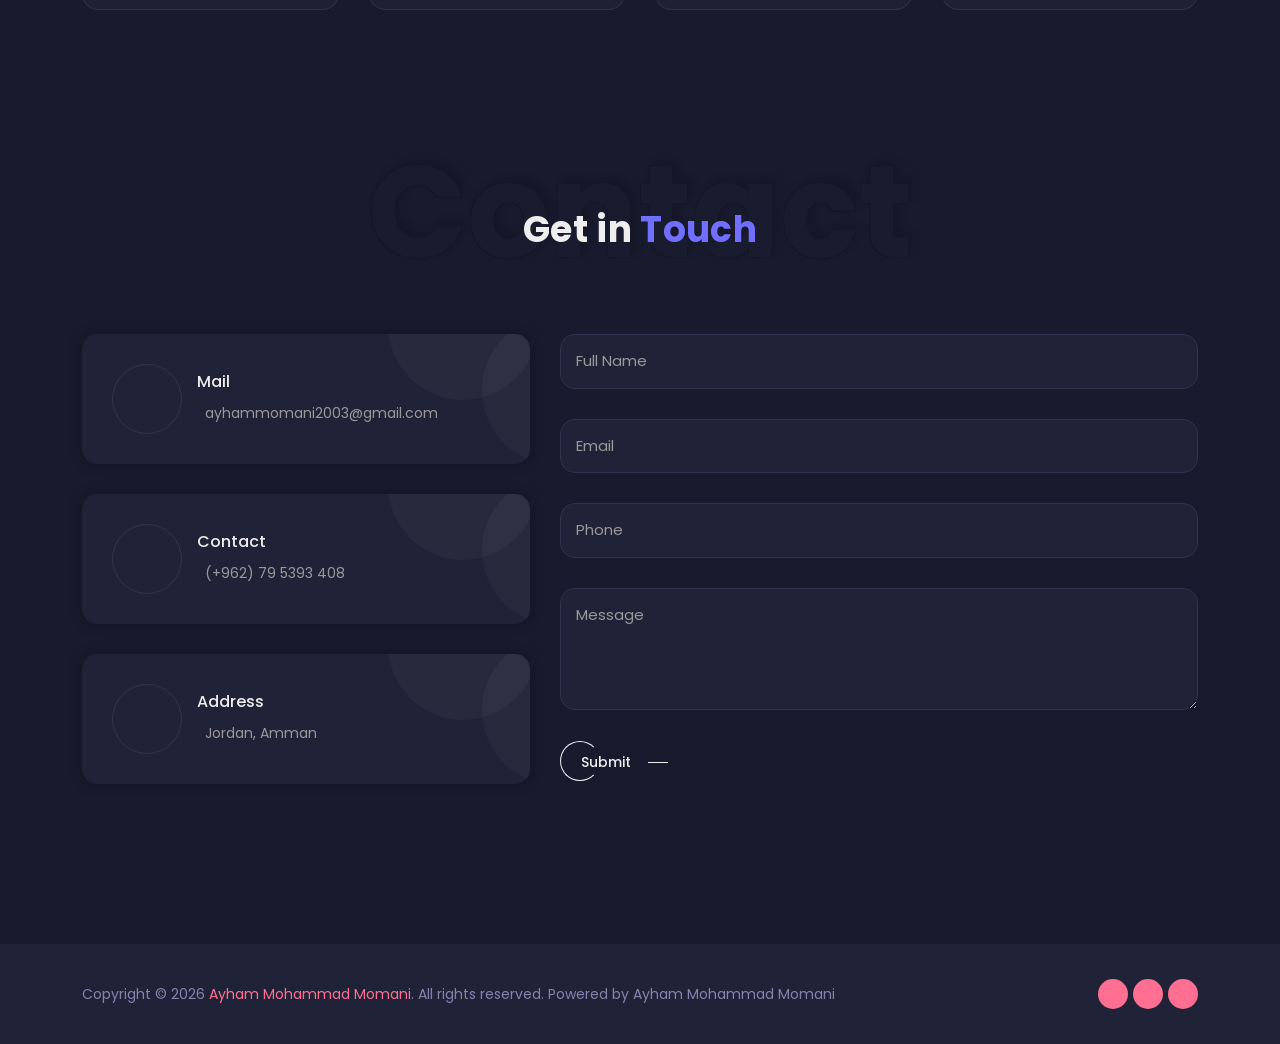
==== commit 6c9afc35: "critical changes" ====
--- a/index.html
+++ b/index.html
@@ -155,22 +155,23 @@
             <div class="hero-content">
                 <div class="hero-item static">
                     <div class="ms-hero-detail">
-                        <h2 class="ms-hero-title title-right-overflow"><span>Hello, <br> I am<br> <span
-                                    class="name">&nbsp; Ayham Mohammad Momani</span></span>
+                        <h2 class="ms-hero-title title-right-overflow">
+                            <span>Hello, <br> I am<br> 
+                                <span class="name">&nbsp; Ayham Mohammad Momani</span>
+                            </span>
                         </h2>
-                        <p class="ms-hero-detail">I'm Ayham, a UI/UX designer with a computer science brain and a designer&#8217;s heart.
-                             I enjoy turning complex ideas into simple, beautiful experiences that users understand instantly.
-                              Every project is a chance to learn, explore, and design something better than yesterday</p>
-                              
-                        
+                        <p class="ms-hero-detail">
+                            I am a UI/UX Designer & Full-Stack Developer with a Computer Science background. 
+                            I bridge the gap between user-centered design and robust software architecture — crafting seamless interfaces in Figma and building scalable web applications using Laravel, PHP, and modern web technologies.
+                        </p>
                     </div>
                     <div class="ms-hero-img">
                         <div class="ms-card" data-tilt>
-                            <img src="assets/img/hero/1.png" alt="vasantbhai">
+                            <img src="assets/img/hero/1.png" alt="Ayham Mohammad Momani">
                         </div>
                     </div>
                     <div class="ms-hero-name">
-                        <h3><span>UI/UX Designer</span></h3>
+                        <h3><span>UI/UX & Full-Stack</span></h3>
                     </div>
                 </div>
                 <div class="art"></div>
@@ -182,7 +183,6 @@
                     <span class="text"></span>
                     <span class="circle"></span>
                 </span>
-                
             </div>
         </div>
     </section>
@@ -195,7 +195,7 @@
         <div class="container">
             <div class="row">
                 <div class="section-title">
-                    <h2>My <span>Education & Experience </span></h2>
+                    <h2>My <span>Education & Experience</span></h2>
                     <span class="ligh-title">Achievements</span>
                 </div>
                 <div class="col-lg-6 col-md-12 col-sm-12">
@@ -204,51 +204,50 @@
                         <ul class="timeline">
                             <li class="timeline-item" data-aos="fade-up" data-aos-duration="2000" data-aos-delay="400">
                                 <div class="timeline-info">
-                                    <span>June 25, 2022 - 2026</span>
+                                    <span>2022 - 2026</span>
                                 </div>
                                 <div class="timeline-content">
-                                    <h5 class="timeline-title">Bachelor in Computer Science<span class="sub">- Very Good
-                                            </span></h5>
-                                    <p>I graduated from Ajloun National University after 4 years of hard working and a GPA of 80.6 (very good)</p>
+                                    <h5 class="timeline-title">Bachelor in Computer Science <span class="sub">- Very Good (81%)</span></h5>
+                                    <p>
+                                        Graduated from <strong>Ajloun National University</strong> with a GPA of <strong>81% (Very Good)</strong>. 
+                                        <br>
+                                        <strong>Capstone Project:</strong> <em>GridVox - AI-Powered Accessible ICT Platform</em> (Grade: <strong>97/100</strong>), developed using Laravel 11, Gemini AI, WCAG 2.1 AA accessibility standards, and responsive frontend architecture.
+                                    </p>
                                 </div>
                             </li>
-                            
-                           
                         </ul>
-
                     </div>
                 </div>
                 <div class="col-lg-6 col-md-12 col-sm-12">
                     <div class="experiense ms-ex-box">
-                        <h4>Experiense</h4>
+                        <h4>Experience</h4>
                         <ul class="timeline">
                             <li class="timeline-item">
                                 <div class="timeline-info">
-                                    <span>November 3, 2025</span>
+                                    <span>2025 - 2026</span>
                                 </div>
                                 <div class="timeline-content">
-                                    <h5 class="timeline-title">Dot Tech<span class="sub">- UI/UX Trainer</span></h5>
-                                    <p>Four months of training in my field as a ui/ux designer, 20+ projects done by Figma.
-                                        I've supported and redesigned 15+ projects with the team.
+                                    <h5 class="timeline-title">Dottech <span class="sub">- UI/UX Designer & Specialist</span></h5>
+                                    <p>
+                                        Completed intensive UI/UX tenure designing design systems, mobile, and web applications (including <em>Musaddaq</em> & <em>Visit Amman</em>). Built 20+ reusable Figma component libraries and conducted user research to streamline navigation flows.
                                     </p>
                                 </div>
                             </li>
                             <li class="timeline-item">
                                 <div class="timeline-info">
-                                    <span>January 23, 2022 - 2025</span>
+                                    <span>2022 - Present</span>
                                 </div>
                                 <div class="timeline-content">
-                                    <h5 class="timeline-title">Freelance<span class="sub">- freelancing projects</span>
-                                    </h5>
-                                    <p>More than 20+ projects as a graphic design and ui/ux designer.</p>
+                                    <h5 class="timeline-title">Freelance <span class="sub">- Full-Stack & UI/UX Specialist</span></h5>
+                                    <p>
+                                        Engineered and designed 20+ web applications, landing pages, and visual brand identity projects. Built RESTful APIs, database structures, and responsive frontends using <strong>Laravel, PHP, MySQL, Tailwind CSS</strong>, and interactive <strong>Figma</strong> prototypes.
+                                    </p>
                                 </div>
                             </li>
-                            
                         </ul>
                     </div>
                 </div>
             </div>
-
         </div>
     </section>
     <!-- End Experience & Education Section -->
@@ -256,11 +255,12 @@
     <!-- Start service section -->
     <section id="service" class="ms-service padding-tb-80 sec-bg">
         <div class="container">
-            <div class="section-title d-none">
-                <h2>My<span> service</span></h2>
-                <span class="ligh-title">service</span>
+            <div class="section-title">
+                <h2>My <span>Services</span></h2>
+                <span class="ligh-title">Services</span>
             </div>
             <div class="row service-box m-tb-minus-15px">
+                <!-- Service 1: Graphic Design -->
                 <div class="col-lg-3 col-md-6 col-xs-12">
                     <div class="flipper">
                         <div class="main-box">
@@ -268,22 +268,23 @@
                                 <div class="content-wrap">
                                     <div class="icon">
                                         <img class="icofont icofont-headphone-alt font-40px dark-color svg_img"
-                                            src="assets/img/service/1.svg" alt="Graphics Design">
+                                            src="assets/img/service/1.svg" alt="Graphic Design">
                                     </div>
-                                    <h3>Graphics Design</h3>
-                                    <p>Design the Visual Identity of Your Business</p>
+                                    <h3>Graphic Design</h3>
+                                    <p>Design the Visual Identity & Branding for Your Business.</p>
                                 </div>
                             </div>
                             <div class="box-back height-300 gradient-bg">
                                 <div class="content-wrap">
-                                    <h3>Graphics Design</h3>
-                                    <p>Communicates ideas visually through typography, color, layout and imagery to make messages clear, memorable, and on'brand.</p>
-                                    
-                                </div>
-                            </div>
-                        </div>
-                    </div>
-                </div>
+                                    <h3>Graphic Design</h3>
+                                    <p>Communicates ideas visually through typography, color, layout, and brand identity assets to make your business memorable and unique.</p>
+                                </div>
+                            </div>
+                        </div>
+                    </div>
+                </div>
+
+                <!-- Service 2: UI/UX Design -->
                 <div class="col-lg-3 col-md-6 col-xs-12">
                     <div class="flipper">
                         <div class="main-box">
@@ -291,22 +292,23 @@
                                 <div class="content-wrap">
                                     <div class="icon">
                                         <img class="icofont icofont-headphone-alt font-40px dark-color svg_img"
-                                            src="assets/img/service/2.svg" alt="web design">
+                                            src="assets/img/service/2.svg" alt="UI/UX Design">
                                     </div>
-                                    <h3>UI Design</h3>
-                                    <p>Smooth Desirable UI Design for Your Business.</p>
+                                    <h3>UI/UX Design</h3>
+                                    <p>Smooth, Intuitive & User-Centered Digital Experiences.</p>
                                 </div>
                             </div>
                             <div class="box-back height-300 gradient-bg">
                                 <div class="content-wrap">
-                                    <h3>UI Design</h3>
-                                    <p>shapes the visual and interactive elements of a product buttons, layouts, typography, and color so users can complete tasks quickly, consistently, and pleasantly.</p>
-                                    
-                                </div>
-                            </div>
-                        </div>
-                    </div>
-                </div>
+                                    <h3>UI/UX Design</h3>
+                                    <p>Crafting responsive web & mobile prototypes in Figma, design systems, wireframes, and intuitive user flows focused on high conversion.</p>
+                                </div>
+                            </div>
+                        </div>
+                    </div>
+                </div>
+
+                <!-- Service 3: Full-Stack Development (Laravel & Web) -->
                 <div class="col-lg-3 col-md-6 col-xs-12">
                     <div class="flipper">
                         <div class="main-box">
@@ -314,22 +316,23 @@
                                 <div class="content-wrap">
                                     <div class="icon">
                                         <img class="icofont icofont-headphone-alt font-40px dark-color svg_img"
-                                            src="assets/img/service/3.svg" alt="development">
+                                            src="assets/img/service/3.svg" alt="Full-Stack Development">
                                     </div>
-                                    <h3>UX Research</h3>
-                                    <p>Finding The Best Options for your Product or Business.</p>
+                                    <h3>Full-Stack Dev</h3>
+                                    <p>Scalable Web Apps & Robust Backend Solutions.</p>
                                 </div>
                             </div>
                             <div class="box-back height-300 gradient-bg">
                                 <div class="content-wrap">
-                                    <h3>UX Research</h3>
-                                    <p>Uncovers real users needs, behaviors and pain points using interviews, testing and data.</p>
-                                     
-                                </div>
-                            </div>
-                        </div>
-                    </div>
-                </div>
+                                    <h3>Full-Stack Dev</h3>
+                                    <p>Building clean, high-performance web applications using Laravel, PHP, MySQL, RESTful APIs, JavaScript, and Tailwind CSS.</p>
+                                </div>
+                            </div>
+                        </div>
+                    </div>
+                </div>
+
+                <!-- Service 4: Web Optimization & SEO -->
                 <div class="col-lg-3 col-md-6 col-xs-12">
                     <div class="flipper">
                         <div class="main-box">
@@ -337,17 +340,16 @@
                                 <div class="content-wrap">
                                     <div class="icon">
                                         <img class="icofont icofont-headphone-alt font-40px dark-color svg_img"
-                                            src="assets/img/service/4.svg" alt="seo friendly">
+                                            src="assets/img/service/4.svg" alt="SEO & Optimization">
                                     </div>
-                                    <h3>Seo Friendly</h3>
-                                    <p>Taking your site at the top of Google's ranking.</p>
+                                    <h3>SEO & Optimization</h3>
+                                    <p>Fast Performance, Accessibility & Google Rankings.</p>
                                 </div>
                             </div>
                             <div class="box-back height-300 gradient-bg">
                                 <div class="content-wrap">
-                                    <h3>Seo Friendly</h3>
-                                    <p>designed and built so search engines can easily find, understand, and rank it resulting in more organic traffic and better visibility.</p>
-                                    
+                                    <h3>SEO & Optimization</h3>
+                                    <p>Optimizing web applications for search engine visibility, fast load speeds, WCAG 2.1 accessibility, and cross-browser responsiveness.</p>
                                 </div>
                             </div>
                         </div>
@@ -723,35 +725,62 @@
     <!-- End Portfolio Section -->
 
     <!-- Start Counter Section -->
-    <section id="counters" class="ms-counter padding-tb-80 sec-bg">
+    <section id="counter" class="ms-counter padding-tb-80 sec-bg">
         <div class="container">
-            <div class="section-title d-none">
-                <h2>My <span>Achievements</span></h2>
-                <span class="ligh-title">Achievements</span>
-            </div>
-            <div class="row achive m-tb-minus-12px" id="counter">
-                <div class="col-lg-3 col-md-6">
-                    <div class="count-block" data-tilt>
-                        <h3><span class="counter counter-value" data-count="5">5</span>+</h3>
-                        <p>Clients</p>
-                    </div>
-                </div>
-                <div class="col-lg-3 col-md-6">
-                    <div class="count-block" data-tilt>
-                        <h3><span class="counter counter-value" data-count="25">25</span>+</h3>
-                        <p>Projects</p>
-                    </div>
-                </div>
-                <div class="col-lg-3 col-md-6">
-                    <div class="count-block" data-tilt>
-                        <h3 class="active-num"><span class="counter counter-value" data-count="2">2</span>+</h3>
-                        <p>Countries</p>
-                    </div>
-                </div>
-                <div class="col-lg-3 col-md-6">
-                    <div class="count-block" data-tilt>
-                        <h3><span class="counter counter-value" data-count="20">20</span>+</h3>
-                        <p>Certifications</p>
+            <div class="row m-b-minus-30px">
+                <!-- Item 1: Projects -->
+                <div class="col-lg-3 col-md-6 col-sm-6" style="margin-bottom: 25px;">
+                    <div class="ms-counter-box text-center" style="background: rgba(255, 255, 255, 0.03); border: 1px solid rgba(255, 255, 255, 0.08); padding: 30px 15px; border-radius: 16px; backdrop-filter: blur(5px);">
+                        <div class="counter-icon" style="width: 55px; height: 55px; line-height: 55px; background: rgba(255, 255, 255, 0.06); border-radius: 50%; margin: 0 auto 15px auto; font-size: 20px; color: #fff;">
+                            <i class="fa fa-folder-open" aria-hidden="true"></i>
+                        </div>
+                        <div style="display: flex; align-items: center; justify-content: center; gap: 2px;">
+                            <h2 class="counter" style="display: inline-block; margin: 0; font-size: 2.4rem; font-weight: 700;">20</h2>
+                            <span class="plus" style="font-size: 1.8rem; font-weight: 700;">+</span>
+                        </div>
+                        <p style="margin-top: 8px; font-size: 0.9rem; opacity: 0.8; margin-bottom: 0;">Completed Projects</p>
+                    </div>
+                </div>
+
+                <!-- Item 2: Years -->
+                <div class="col-lg-3 col-md-6 col-sm-6" style="margin-bottom: 25px;">
+                    <div class="ms-counter-box text-center" style="background: rgba(255, 255, 255, 0.03); border: 1px solid rgba(255, 255, 255, 0.08); padding: 30px 15px; border-radius: 16px; backdrop-filter: blur(5px);">
+                        <div class="counter-icon" style="width: 55px; height: 55px; line-height: 55px; background: rgba(255, 255, 255, 0.06); border-radius: 50%; margin: 0 auto 15px auto; font-size: 20px; color: #fff;">
+                            <i class="fa fa-laptop" aria-hidden="true"></i>
+                        </div>
+                        <div style="display: flex; align-items: center; justify-content: center; gap: 2px;">
+                            <h2 class="counter" style="display: inline-block; margin: 0; font-size: 2.4rem; font-weight: 700;">4</h2>
+                            <span class="plus" style="font-size: 1.8rem; font-weight: 700;">+</span>
+                        </div>
+                        <p style="margin-top: 8px; font-size: 0.9rem; opacity: 0.8; margin-bottom: 0;">Years Experience</p>
+                    </div>
+                </div>
+
+                <!-- Item 3: Capstone Grade -->
+                <div class="col-lg-3 col-md-6 col-sm-6" style="margin-bottom: 25px;">
+                    <div class="ms-counter-box text-center" style="background: rgba(255, 255, 255, 0.03); border: 1px solid rgba(255, 255, 255, 0.08); padding: 30px 15px; border-radius: 16px; backdrop-filter: blur(5px);">
+                        <div class="counter-icon" style="width: 55px; height: 55px; line-height: 55px; background: rgba(255, 255, 255, 0.06); border-radius: 50%; margin: 0 auto 15px auto; font-size: 20px; color: #fff;">
+                            <i class="fa fa-graduation-cap" aria-hidden="true"></i>
+                        </div>
+                        <div style="display: flex; align-items: center; justify-content: center; gap: 2px;">
+                            <h2 class="counter" style="display: inline-block; margin: 0; font-size: 2.4rem; font-weight: 700;">97</h2>
+                            <span class="plus" style="font-size: 1.8rem; font-weight: 700;">%</span>
+                        </div>
+                        <p style="margin-top: 8px; font-size: 0.9rem; opacity: 0.8; margin-bottom: 0;">Capstone Project Grade</p>
+                    </div>
+                </div>
+
+                <!-- Item 4: Quality & Satisfaction -->
+                <div class="col-lg-3 col-md-6 col-sm-6" style="margin-bottom: 25px;">
+                    <div class="ms-counter-box text-center" style="background: rgba(255, 255, 255, 0.03); border: 1px solid rgba(255, 255, 255, 0.08); padding: 30px 15px; border-radius: 16px; backdrop-filter: blur(5px);">
+                        <div class="counter-icon" style="width: 55px; height: 55px; line-height: 55px; background: rgba(255, 255, 255, 0.06); border-radius: 50%; margin: 0 auto 15px auto; font-size: 20px; color: #fff;">
+                            <i class="fa fa-check-square-o" aria-hidden="true"></i>
+                        </div>
+                        <div style="display: flex; align-items: center; justify-content: center; gap: 2px;">
+                            <h2 class="counter" style="display: inline-block; margin: 0; font-size: 2.4rem; font-weight: 700;">100</h2>
+                            <span class="plus" style="font-size: 1.8rem; font-weight: 700;">%</span>
+                        </div>
+                        <p style="margin-top: 8px; font-size: 0.9rem; opacity: 0.8; margin-bottom: 0;">Quality & Satisfaction</p>
                     </div>
                 </div>
             </div>
@@ -760,7 +789,7 @@
     <!-- End Counter Section -->
 
 
-    <!-- Start Contact Section -->
+   <!-- Start Contact Section -->
     <section id="contact" class="ms-contact padding-tb-80 sec-bg">
         <div class="container d-block">
             <div class="section-title">
@@ -769,6 +798,7 @@
             </div>
             <div class="row m-b-minus-30px">
                 <div class="col-lg-5 col-md-12 m-b-991-20">
+                    <!-- Mail Box -->
                     <div class="ms-box">
                         <div class="detail">
                             <div class="icon"><i class="fa fa-envelope" aria-hidden="true"></i></div>
@@ -777,13 +807,12 @@
                                 <p>
                                     <i class="fa fa-envelope" aria-hidden="true"></i> &nbsp; ayhammomani2003@gmail.com
                                 </p>
-                                <p>
-                                    
-                                </p>
                             </div>
                         </div>
                         <div class="space"></div>
                     </div>
+                    
+                    <!-- Phone Box -->
                     <div class="ms-box">
                         <div class="detail">
                             <div class="icon"><i class="fa fa-mobile" aria-hidden="true"></i></div>
@@ -792,13 +821,12 @@
                                 <p>
                                     <i class="fa fa-mobile" aria-hidden="true"></i> &nbsp; (+962) 79 5393 408
                                 </p>
-                                <p>
-                                    
-                                </p>
                             </div>
                         </div>
                         <div class="space"></div>
                     </div>
+
+                    <!-- Address Box -->
                     <div class="ms-box">
                         <div class="detail">
                             <div class="icon"><i class="fa fa-map-marker" aria-hidden="true"></i></div>
@@ -811,22 +839,23 @@
                         </div>
                         <div class="space"></div>
                     </div>
-                    <!-- /Boxes de Acoes -->
-                </div>
+                </div>
+
+                <!-- Form -->
                 <div class="col-lg-7 col-md-12">
                     <form>
                         <div class="form-group">
-                            <input type="text" class="form-control" id="fname" placeholder="Full Name">
+                            <input type="text" class="form-control" id="fname" placeholder="Full Name" required>
                         </div>
                         <div class="form-group">
-                            <input type="email" class="form-control" id="umail" placeholder="Email">
+                            <input type="email" class="form-control" id="umail" placeholder="Email" required>
                         </div>
                         <div class="form-group">
                             <input type="text" class="form-control" id="phone" placeholder="Phone">
                         </div>
                         <div class="form-group">
                             <textarea class="form-control" id="exampleFormControlTextarea1" rows="4"
-                                placeholder="Message"></textarea>
+                                placeholder="Message" required></textarea>
                         </div>
                         <button type="submit" class="ms-learn-more-right"><span class="text">Submit</span></button>
                     </form>
@@ -842,8 +871,7 @@
         <div class="container">
             <div class="ms-footer-detail">
                 <div class="ms-copy">
-                    Copyright  <a class="site-name" ">Ayham Mohammad Momani</a> all rights reserved. Powered by
-                    Ayham Mohammad Momani
+                    Copyright © 2026 <a class="site-name">Ayham Mohammad Momani</a>. All rights reserved. Powered by Ayham Mohammad Momani
                 </div>
                 <div class="ms-social">
                     <ul>
@@ -851,7 +879,6 @@
                                     aria-hidden="true"></i></a></li>
                         <li><a href="https://www.instagram.com/a.m.momani/" target="_blank"><i class="fa fa-instagram"
                                     aria-hidden="true"></i></a></li>
-                       
                         <li><a href="https://www.linkedin.com/in/ayham-mohammad-momani-b2a00333b/" target="_blank"><i class="fa fa-linkedin"
                                     aria-hidden="true"></i></a></li>
                     </ul>
